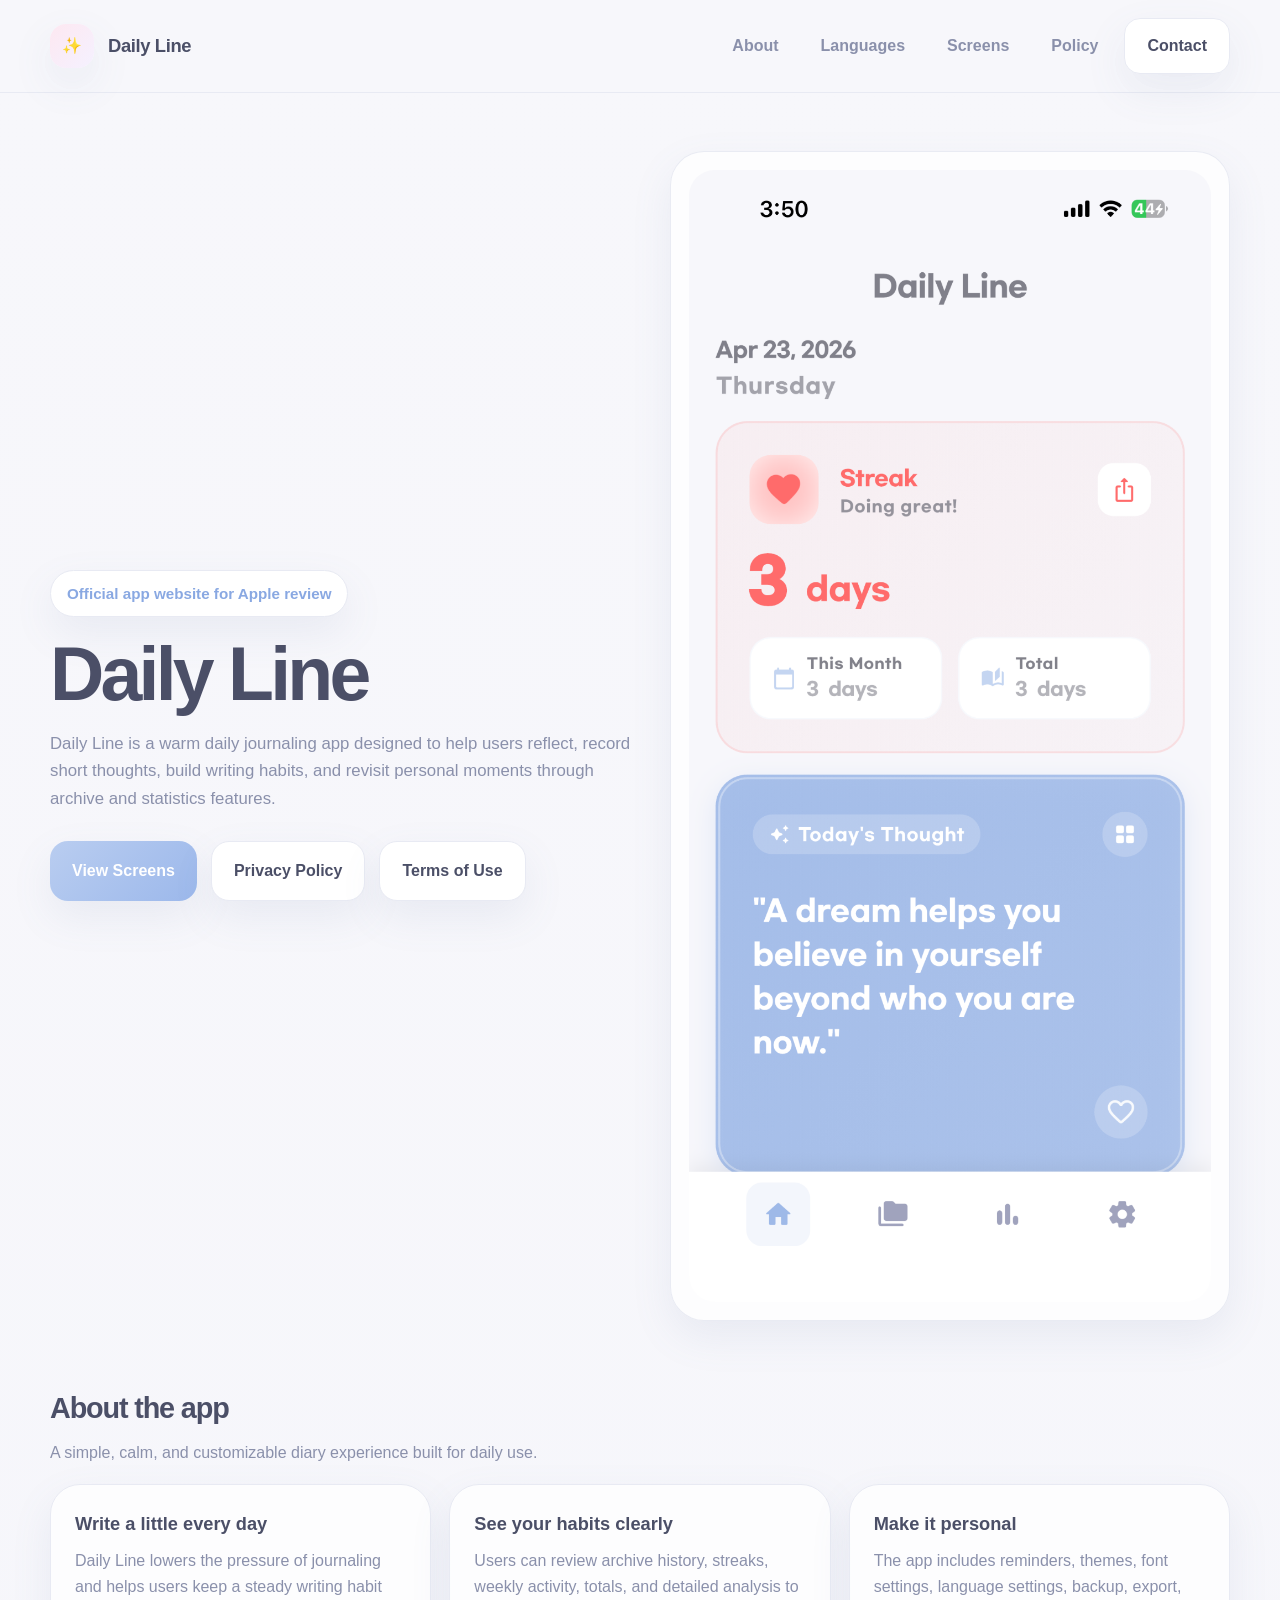
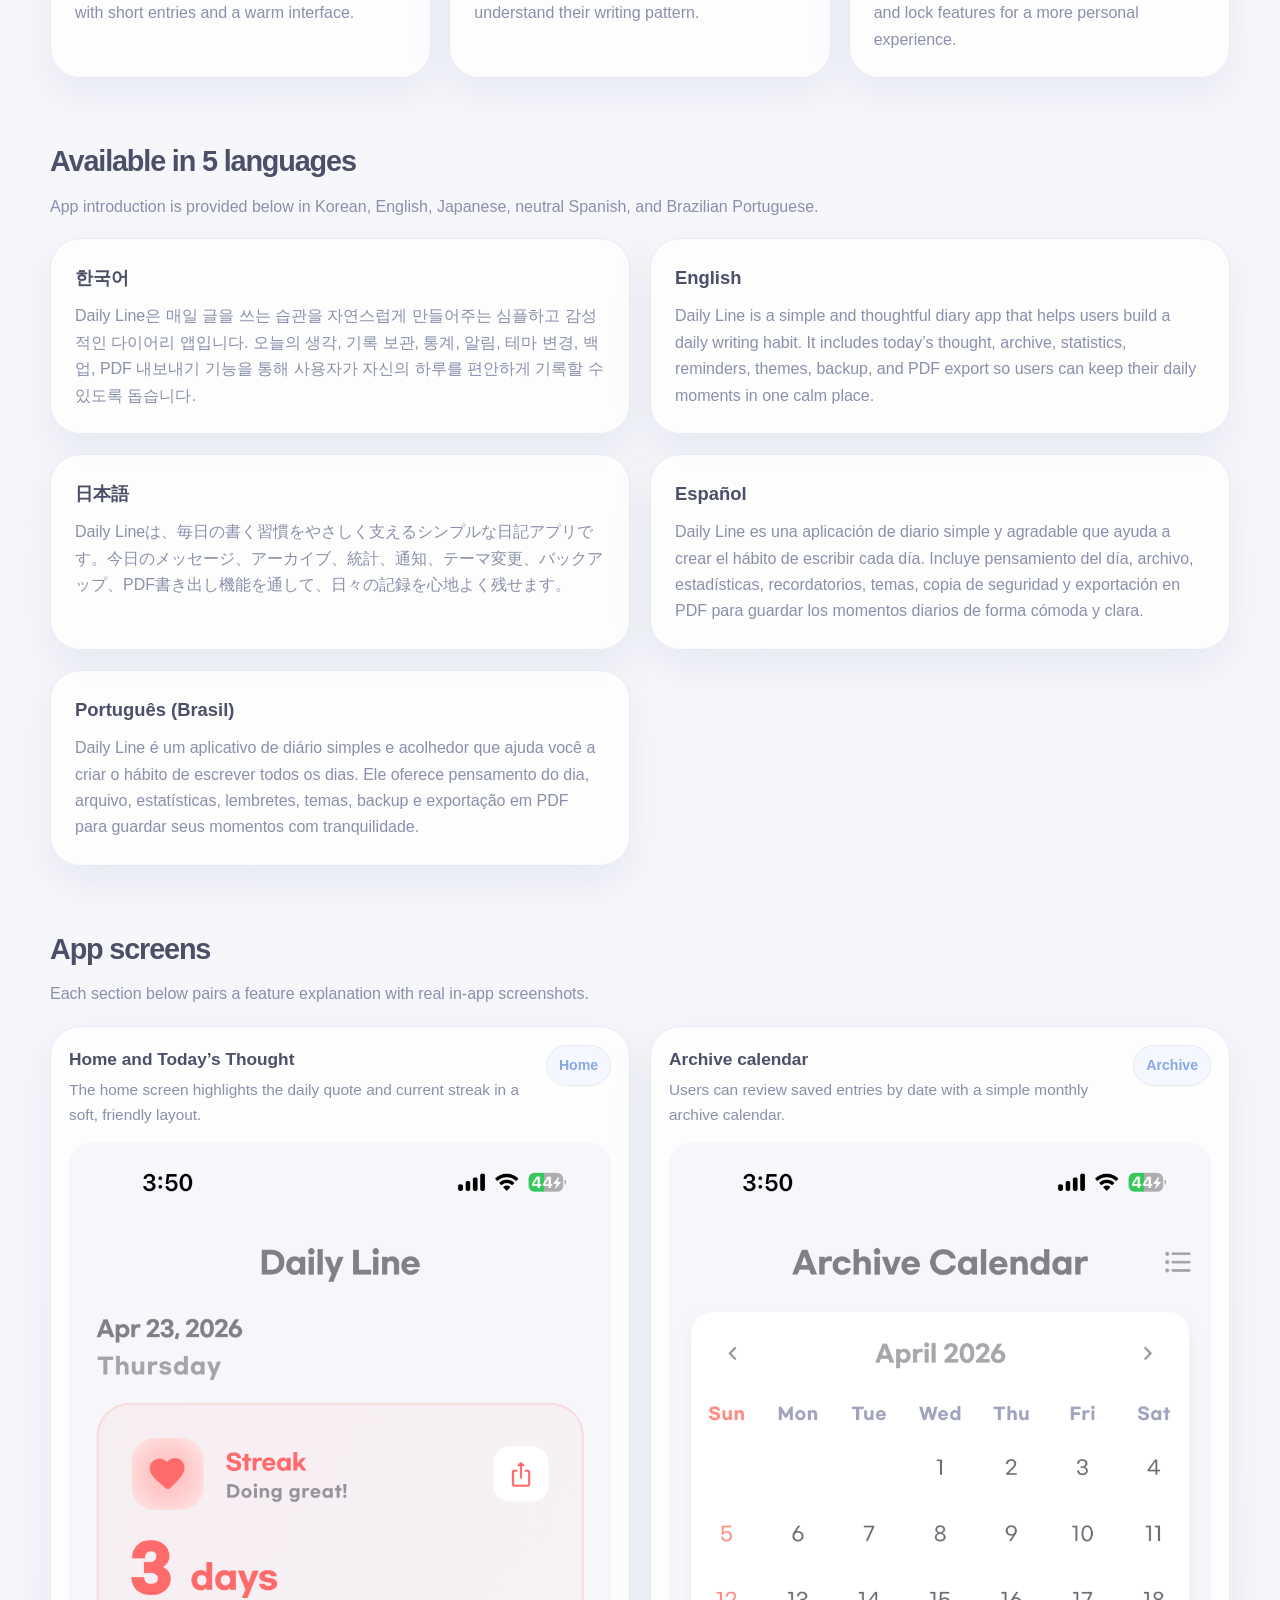
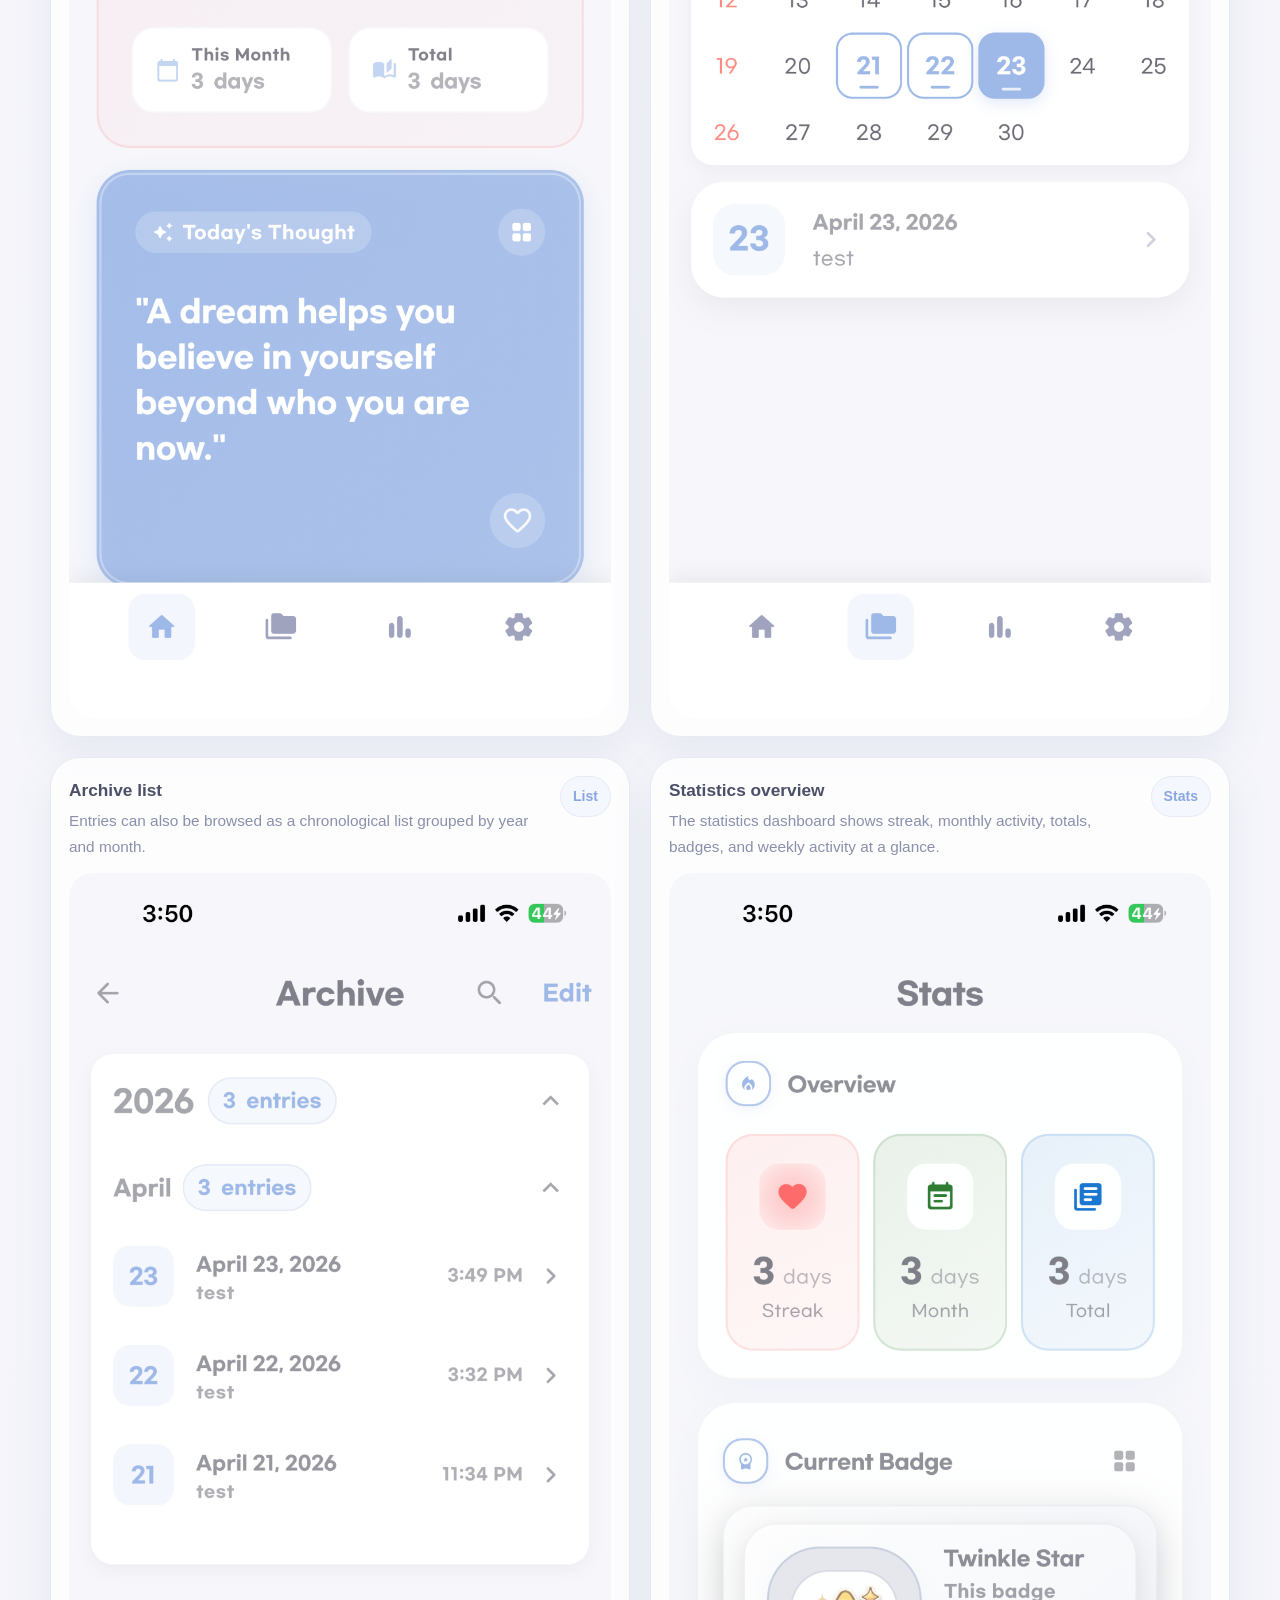
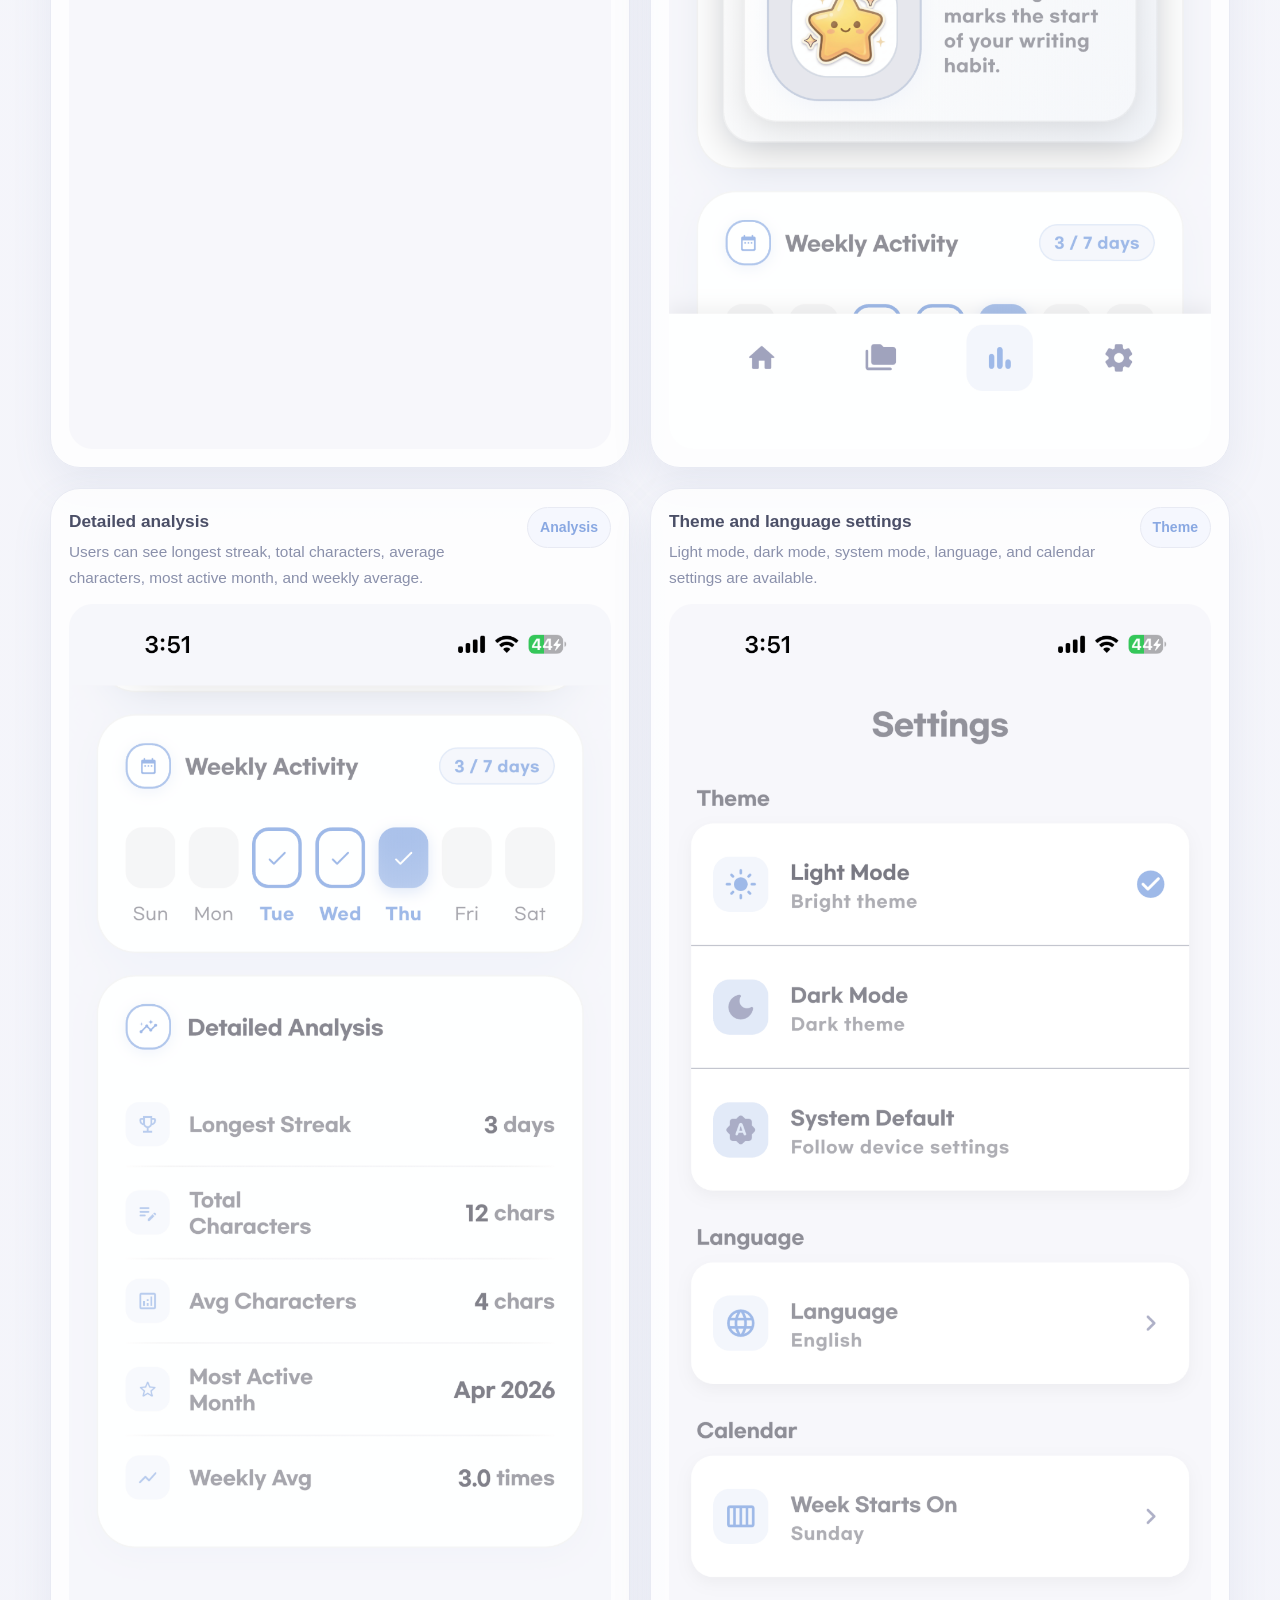
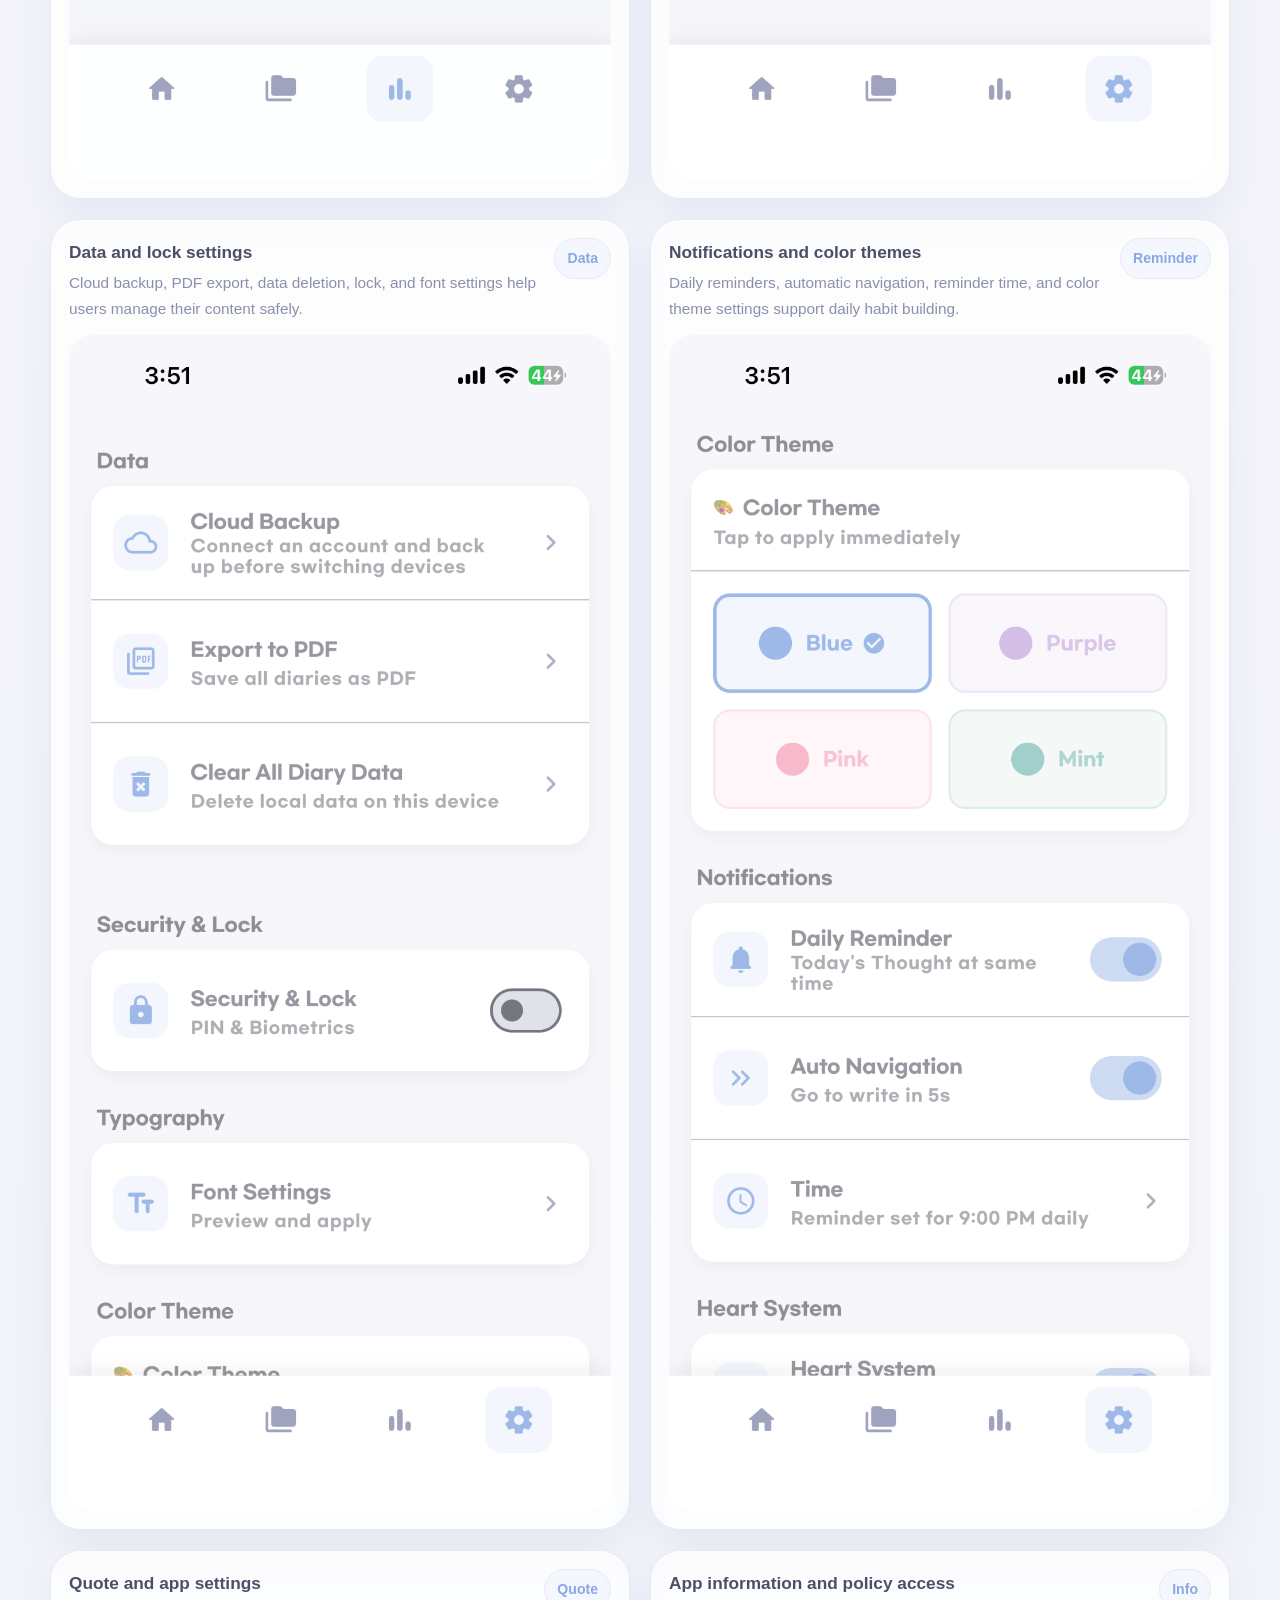
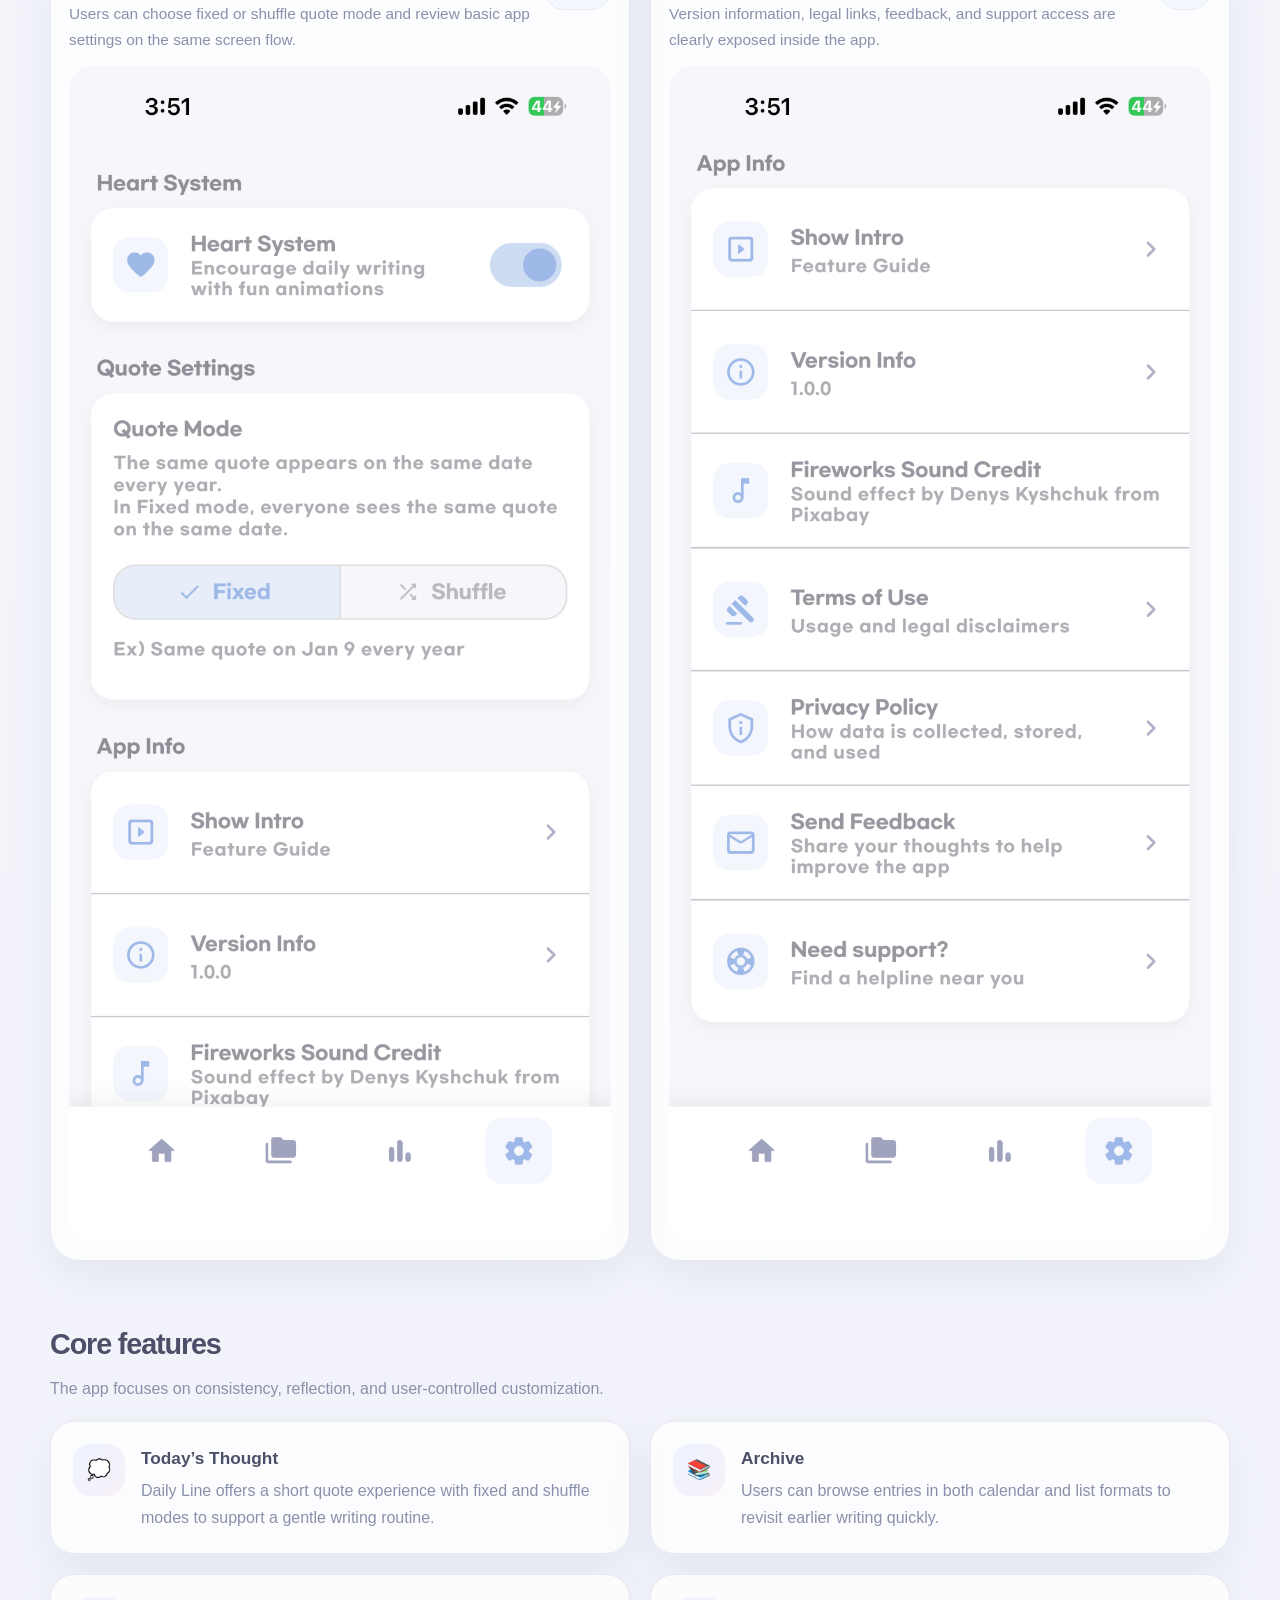
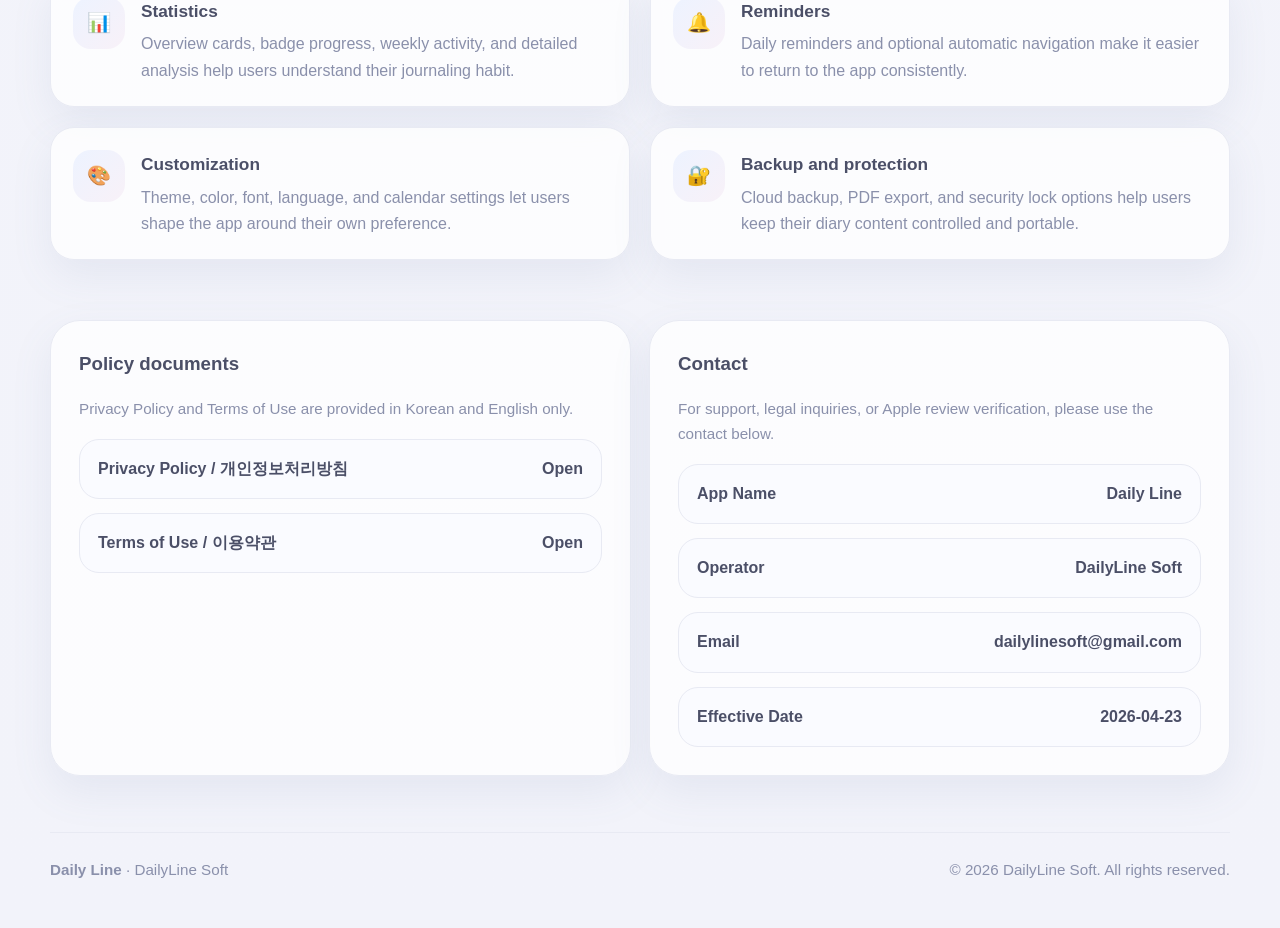
==== index.html @ 3a8a9339 "Update index.html" ====
<!DOCTYPE html>
<html lang="en">
<head>
  <meta charset="UTF-8" />
  <meta name="viewport" content="width=device-width, initial-scale=1.0" />
  <title>Daily Line | Official Website</title>
  <meta name="description" content="Daily Line is a warm daily journaling app with daily thoughts, archive, statistics, reminders, themes, backup, export, and multilingual support." />
  <style>
    :root{
      --bg:#f6f6fb;
      --card:#ffffffcc;
      --text:#4b4f67;
      --muted:#8a90ab;
      --line:#e8eaf3;
      --blue:#a8c0ec;
      --blue-deep:#89a8e2;
      --shadow:0 16px 40px rgba(111, 124, 165, 0.10);
      --radius:30px;
      --max:1180px;
    }
    *{box-sizing:border-box}
    html{scroll-behavior:smooth}
    body{
      margin:0;
      font-family:-apple-system,BlinkMacSystemFont,"SF Pro Display","Apple SD Gothic Neo","Pretendard","Segoe UI",sans-serif;
      color:var(--text);
      background:linear-gradient(180deg,#f7f7fb 0%,#f2f3fa 100%);
      line-height:1.65;
    }
    a{color:inherit;text-decoration:none}
    img{display:block;max-width:100%}
    .container{width:min(var(--max), calc(100% - 32px)); margin:0 auto}
    .nav{
      position:sticky; top:0; z-index:50;
      backdrop-filter: blur(18px);
      background:rgba(247,247,251,.84);
      border-bottom:1px solid rgba(232,234,243,.92);
    }
    .nav-inner{
      display:flex; align-items:center; justify-content:space-between;
      min-height:92px; gap:20px;
    }
    .brand{display:flex; align-items:center; gap:14px; font-size:1.15rem; font-weight:800; letter-spacing:-.02em}
    .brand-mark{
      width:44px;height:44px;border-radius:16px; display:grid; place-items:center;
      background:linear-gradient(135deg,#fde8f1,#f5f1ff); box-shadow:var(--shadow); color:#f5c44d;
      font-size:1rem;
    }
    .nav-links{display:flex; align-items:center; gap:10px; flex-wrap:wrap}
    .nav-links a{
      padding:12px 16px; border-radius:16px; color:var(--muted); font-weight:700;
    }
    .nav-links a:hover{background:#fff; color:var(--text)}
    .nav-links .cta{
      padding:14px 22px; background:#fff; border:1px solid var(--line); color:var(--text); box-shadow:var(--shadow)
    }
    .hero{padding:58px 0 34px}
    .hero-grid{display:grid; grid-template-columns:1.02fr .98fr; gap:38px; align-items:center;}
    .eyebrow{
      display:inline-flex; align-items:center; gap:8px;
      padding:10px 16px; border-radius:999px; background:#fff; border:1px solid var(--line);
      color:var(--blue-deep); font-weight:800; box-shadow:var(--shadow); font-size:.95rem;
    }
    h1{
      margin:18px 0 16px; font-size:clamp(2.8rem,6vw,4.7rem); line-height:1.04; letter-spacing:-.05em;
    }
    .hero p{margin:0; color:var(--muted); font-size:1.05rem; max-width:640px;}
    .hero-actions{display:flex; gap:14px; flex-wrap:wrap; margin-top:28px}
    .btn{
      display:inline-flex; align-items:center; justify-content:center;
      padding:16px 22px; border-radius:18px; font-weight:800; border:1px solid var(--line);
      background:#fff; box-shadow:var(--shadow);
    }
    .btn.primary{background:linear-gradient(135deg,#b9cdf0,#9cb8eb); color:#fff; border:none;}
    .phone-shell{
      background:rgba(255,255,255,.72);
      border:1px solid rgba(232,234,243,.95);
      border-radius:34px; padding:18px; box-shadow:var(--shadow);
    }
    .phone-shell img{border-radius:26px}
    section{padding:30px 0}
    .section-head{margin-bottom:18px}
    .section-head h2{margin:0; font-size:clamp(1.8rem,2vw,2.7rem); letter-spacing:-.04em;}
    .section-head p{margin:8px 0 0; color:var(--muted)}
    .grid-2{display:grid; grid-template-columns:1fr 1fr; gap:20px}
    .grid-3{display:grid; grid-template-columns:repeat(3,1fr); gap:18px}
    .card{
      background:var(--card); border:1px solid var(--line); border-radius:var(--radius);
      box-shadow:var(--shadow);
    }
    .info-card{padding:24px}
    .info-card h3{margin:0 0 8px; font-size:1.14rem}
    .info-card p{margin:0; color:var(--muted)}
    .lang-card{padding:24px}
    .lang-card h3{margin:0 0 10px; font-size:1.15rem}
    .lang-card p{margin:0; color:var(--muted)}
    .shot{padding:18px}
    .shot-head{display:flex; justify-content:space-between; gap:12px; align-items:flex-start; margin-bottom:14px}
    .shot-head h3{margin:0; font-size:1.08rem}
    .shot-head p{margin:4px 0 0; color:var(--muted); font-size:.96rem}
    .tag{
      flex:0 0 auto; padding:8px 12px; border-radius:999px; background:#f5f7fe;
      border:1px solid var(--line); color:var(--blue-deep); font-size:.88rem; font-weight:800;
    }
    .shot img{border-radius:24px}
    .feature{
      display:flex; gap:16px; align-items:flex-start; padding:22px;
      background:var(--card); border:1px solid var(--line); border-radius:24px; box-shadow:var(--shadow);
    }
    .icon{
      width:52px;height:52px; border-radius:18px; display:grid; place-items:center;
      background:linear-gradient(135deg,#edf3ff,#f8f1f8); color:var(--blue-deep); font-size:1.2rem; flex:0 0 auto;
    }
    .feature h3{margin:0 0 6px; font-size:1.08rem}
    .feature p{margin:0; color:var(--muted)}
    .policy-wrap{display:grid; grid-template-columns:1fr 1fr; gap:18px}
    .policy-box{padding:28px}
    .policy-box h3{margin:0 0 8px}
    .small{color:var(--muted); font-size:.95rem}
    .policy-links{display:grid; gap:14px; margin-top:18px}
    .policy-link{
      display:flex; justify-content:space-between; align-items:center; gap:16px;
      background:#fafbff; border:1px solid var(--line); border-radius:20px; padding:16px 18px; font-weight:800;
    }
    .footer{padding:26px 0 46px; color:var(--muted); font-size:.95rem}
    .footer-inner{
      padding-top:24px; border-top:1px solid var(--line);
      display:flex; justify-content:space-between; gap:16px; flex-wrap:wrap;
    }
    @media (max-width: 980px){
      .hero-grid,.grid-2,.grid-3,.policy-wrap{grid-template-columns:1fr}
      .nav-links{display:none}
      .hero{padding-top:34px}
    }
    @media (max-width: 640px){
      .container{width:min(var(--max), calc(100% - 20px))}
      h1{font-size:2.6rem}
      .btn{width:100%}
      .hero-actions{flex-direction:column}
      .info-card,.lang-card,.policy-box{padding:20px}
      .shot{padding:14px}
    }
  </style>
</head>
<body>
  <header class="nav">
    <div class="container nav-inner">
      <a class="brand" href="#top">
        <span class="brand-mark">✨</span>
        <span>Daily Line</span>
      </a>
      <nav class="nav-links">
        <a href="#about">About</a>
        <a href="#languages">Languages</a>
        <a href="#screens">Screens</a>
        <a href="#policy">Policy</a>
        <a href="#contact" class="cta">Contact</a>
      </nav>
    </div>
  </header>

  <main id="top">
    <section class="hero">
      <div class="container hero-grid">
        <div>
          <div class="eyebrow">Official app website for Apple review</div>
          <h1>Daily Line</h1>
          <p>
            Daily Line is a warm daily journaling app designed to help users reflect,
            record short thoughts, build writing habits, and revisit personal moments
            through archive and statistics features.
          </p>
          <div class="hero-actions">
            <a class="btn primary" href="#screens">View Screens</a>
            <a class="btn" href="privacy.html">Privacy Policy</a>
            <a class="btn" href="terms.html">Terms of Use</a>
          </div>
        </div>
        <div class="phone-shell">
          <img src="hero_home.png" alt="Daily Line home screen" />
        </div>
      </div>
    </section>

    <section id="about">
      <div class="container">
        <div class="section-head">
          <h2>About the app</h2>
          <p>A simple, calm, and customizable diary experience built for daily use.</p>
        </div>
        <div class="grid-3">
          <div class="card info-card">
            <h3>Write a little every day</h3>
            <p>Daily Line lowers the pressure of journaling and helps users keep a steady writing habit with short entries and a warm interface.</p>
          </div>
          <div class="card info-card">
            <h3>See your habits clearly</h3>
            <p>Users can review archive history, streaks, weekly activity, totals, and detailed analysis to understand their writing pattern.</p>
          </div>
          <div class="card info-card">
            <h3>Make it personal</h3>
            <p>The app includes reminders, themes, font settings, language settings, backup, export, and lock features for a more personal experience.</p>
          </div>
        </div>
      </div>
    </section>

    <section id="languages">
      <div class="container">
        <div class="section-head">
          <h2>Available in 5 languages</h2>
          <p>App introduction is provided below in Korean, English, Japanese, neutral Spanish, and Brazilian Portuguese.</p>
        </div>
        <div class="grid-2">
          <div class="card lang-card">
            <h3>한국어</h3>
            <p>Daily Line은 매일 글을 쓰는 습관을 자연스럽게 만들어주는 심플하고 감성적인 다이어리 앱입니다. 오늘의 생각, 기록 보관, 통계, 알림, 테마 변경, 백업, PDF 내보내기 기능을 통해 사용자가 자신의 하루를 편안하게 기록할 수 있도록 돕습니다.</p>
          </div>
          <div class="card lang-card">
            <h3>English</h3>
            <p>Daily Line is a simple and thoughtful diary app that helps users build a daily writing habit. It includes today’s thought, archive, statistics, reminders, themes, backup, and PDF export so users can keep their daily moments in one calm place.</p>
          </div>
          <div class="card lang-card">
            <h3>日本語</h3>
            <p>Daily Lineは、毎日の書く習慣をやさしく支えるシンプルな日記アプリです。今日のメッセージ、アーカイブ、統計、通知、テーマ変更、バックアップ、PDF書き出し機能を通して、日々の記録を心地よく残せます。</p>
          </div>
          <div class="card lang-card">
            <h3>Español</h3>
            <p>Daily Line es una aplicación de diario simple y agradable que ayuda a crear el hábito de escribir cada día. Incluye pensamiento del día, archivo, estadísticas, recordatorios, temas, copia de seguridad y exportación en PDF para guardar los momentos diarios de forma cómoda y clara.</p>
          </div>
          <div class="card lang-card">
            <h3>Português (Brasil)</h3>
            <p>Daily Line é um aplicativo de diário simples e acolhedor que ajuda você a criar o hábito de escrever todos os dias. Ele oferece pensamento do dia, arquivo, estatísticas, lembretes, temas, backup e exportação em PDF para guardar seus momentos com tranquilidade.</p>
          </div>
        </div>
      </div>
    </section>

    <section id="screens">
      <div class="container">
        <div class="section-head">
          <h2>App screens</h2>
          <p>Each section below pairs a feature explanation with real in-app screenshots.</p>
        </div>
        <div class="grid-2">
          <article class="card shot">
            <div class="shot-head"><div><h3>Home and Today’s Thought</h3><p>The home screen highlights the daily quote and current streak in a soft, friendly layout.</p></div><span class="tag">Home</span></div>
            <img src="hero_home.png" alt="Home screen" />
          </article>
          <article class="card shot">
            <div class="shot-head"><div><h3>Archive calendar</h3><p>Users can review saved entries by date with a simple monthly archive calendar.</p></div><span class="tag">Archive</span></div>
            <img src="archive_calendar.png" alt="Archive calendar screen" />
          </article>
          <article class="card shot">
            <div class="shot-head"><div><h3>Archive list</h3><p>Entries can also be browsed as a chronological list grouped by year and month.</p></div><span class="tag">List</span></div>
            <img src="archive_list.png" alt="Archive list screen" />
          </article>
          <article class="card shot">
            <div class="shot-head"><div><h3>Statistics overview</h3><p>The statistics dashboard shows streak, monthly activity, totals, badges, and weekly activity at a glance.</p></div><span class="tag">Stats</span></div>
            <img src="stats_main.png" alt="Statistics overview screen" />
          </article>
          <article class="card shot">
            <div class="shot-head"><div><h3>Detailed analysis</h3><p>Users can see longest streak, total characters, average characters, most active month, and weekly average.</p></div><span class="tag">Analysis</span></div>
            <img src="stats_detail.png" alt="Detailed analysis screen" />
          </article>
          <article class="card shot">
            <div class="shot-head"><div><h3>Theme and language settings</h3><p>Light mode, dark mode, system mode, language, and calendar settings are available.</p></div><span class="tag">Theme</span></div>
            <img src="settings_theme.png" alt="Theme settings screen" />
          </article>
          <article class="card shot">
            <div class="shot-head"><div><h3>Data and lock settings</h3><p>Cloud backup, PDF export, data deletion, lock, and font settings help users manage their content safely.</p></div><span class="tag">Data</span></div>
            <img src="settings_data.png" alt="Data settings screen" />
          </article>
          <article class="card shot">
            <div class="shot-head"><div><h3>Notifications and color themes</h3><p>Daily reminders, automatic navigation, reminder time, and color theme settings support daily habit building.</p></div><span class="tag">Reminder</span></div>
            <img src="settings_notifications.png" alt="Notification settings screen" />
          </article>
          <article class="card shot">
            <div class="shot-head"><div><h3>Quote and app settings</h3><p>Users can choose fixed or shuffle quote mode and review basic app settings on the same screen flow.</p></div><span class="tag">Quote</span></div>
            <img src="settings_quote.png" alt="Quote settings screen" />
          </article>
          <article class="card shot">
            <div class="shot-head"><div><h3>App information and policy access</h3><p>Version information, legal links, feedback, and support access are clearly exposed inside the app.</p></div><span class="tag">Info</span></div>
            <img src="settings_info.png" alt="App info screen" />
          </article>
        </div>
      </div>
    </section>

    <section>
      <div class="container">
        <div class="section-head">
          <h2>Core features</h2>
          <p>The app focuses on consistency, reflection, and user-controlled customization.</p>
        </div>
        <div class="grid-2">
          <div class="feature"><div class="icon">💭</div><div><h3>Today’s Thought</h3><p>Daily Line offers a short quote experience with fixed and shuffle modes to support a gentle writing routine.</p></div></div>
          <div class="feature"><div class="icon">📚</div><div><h3>Archive</h3><p>Users can browse entries in both calendar and list formats to revisit earlier writing quickly.</p></div></div>
          <div class="feature"><div class="icon">📊</div><div><h3>Statistics</h3><p>Overview cards, badge progress, weekly activity, and detailed analysis help users understand their journaling habit.</p></div></div>
          <div class="feature"><div class="icon">🔔</div><div><h3>Reminders</h3><p>Daily reminders and optional automatic navigation make it easier to return to the app consistently.</p></div></div>
          <div class="feature"><div class="icon">🎨</div><div><h3>Customization</h3><p>Theme, color, font, language, and calendar settings let users shape the app around their own preference.</p></div></div>
          <div class="feature"><div class="icon">🔐</div><div><h3>Backup and protection</h3><p>Cloud backup, PDF export, and security lock options help users keep their diary content controlled and portable.</p></div></div>
        </div>
      </div>
    </section>

    <section id="policy">
      <div class="container policy-wrap">
        <div class="card policy-box">
          <h3>Policy documents</h3>
          <p class="small">Privacy Policy and Terms of Use are provided in Korean and English only.</p>
          <div class="policy-links">
            <a class="policy-link" href="privacy.html"><span>Privacy Policy / 개인정보처리방침</span><span>Open</span></a>
            <a class="policy-link" href="terms.html"><span>Terms of Use / 이용약관</span><span>Open</span></a>
          </div>
        </div>
        <div class="card policy-box" id="contact">
          <h3>Contact</h3>
          <p class="small">For support, legal inquiries, or Apple review verification, please use the contact below.</p>
          <div class="policy-links">
            <div class="policy-link"><span>App Name</span><span>Daily Line</span></div>
            <div class="policy-link"><span>Operator</span><span>DailyLine Soft</span></div>
            <div class="policy-link"><span>Email</span><span>dailylinesoft@gmail.com</span></div>
            <div class="policy-link"><span>Effective Date</span><span>2026-04-23</span></div>
          </div>
        </div>
      </div>
    </section>
  </main>

  <footer class="footer">
    <div class="container footer-inner">
      <div><strong>Daily Line</strong> · DailyLine Soft</div>
      <div>© 2026 DailyLine Soft. All rights reserved.</div>
    </div>
  </footer>
</body>
</html>
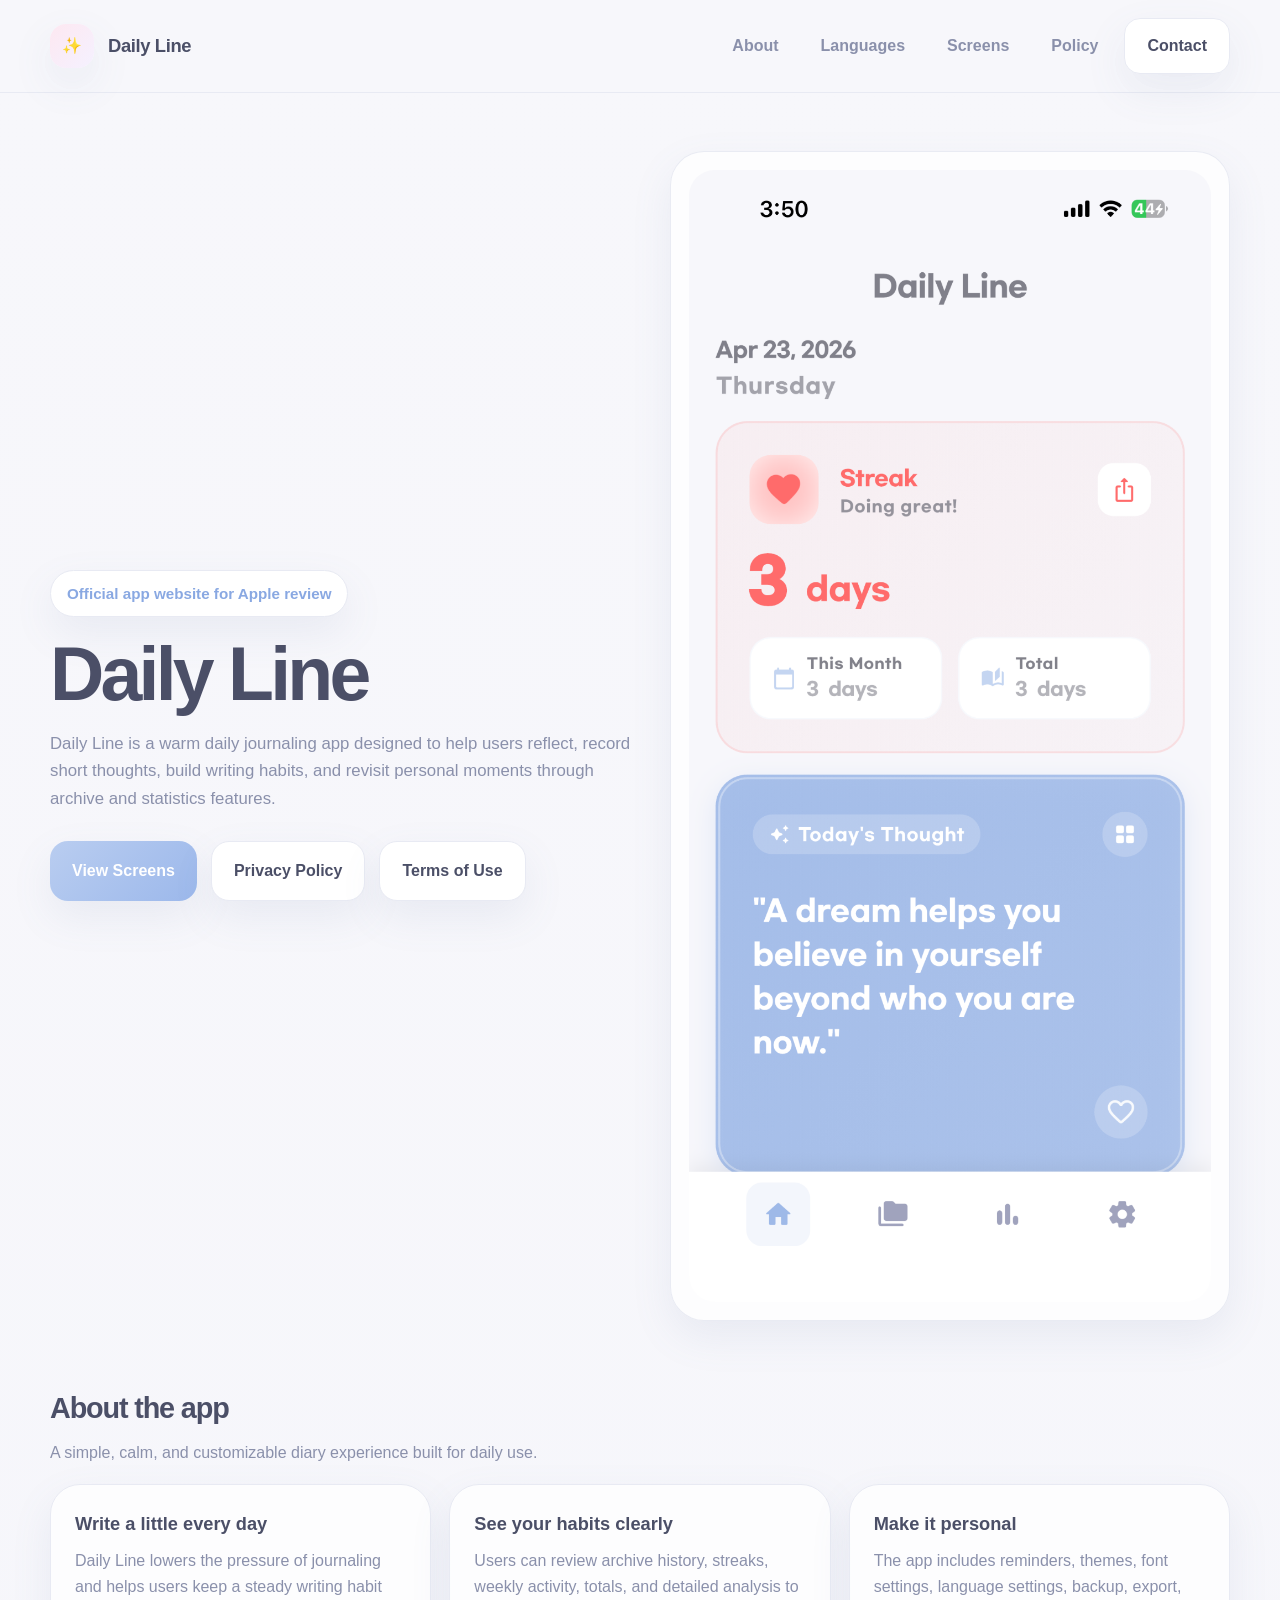
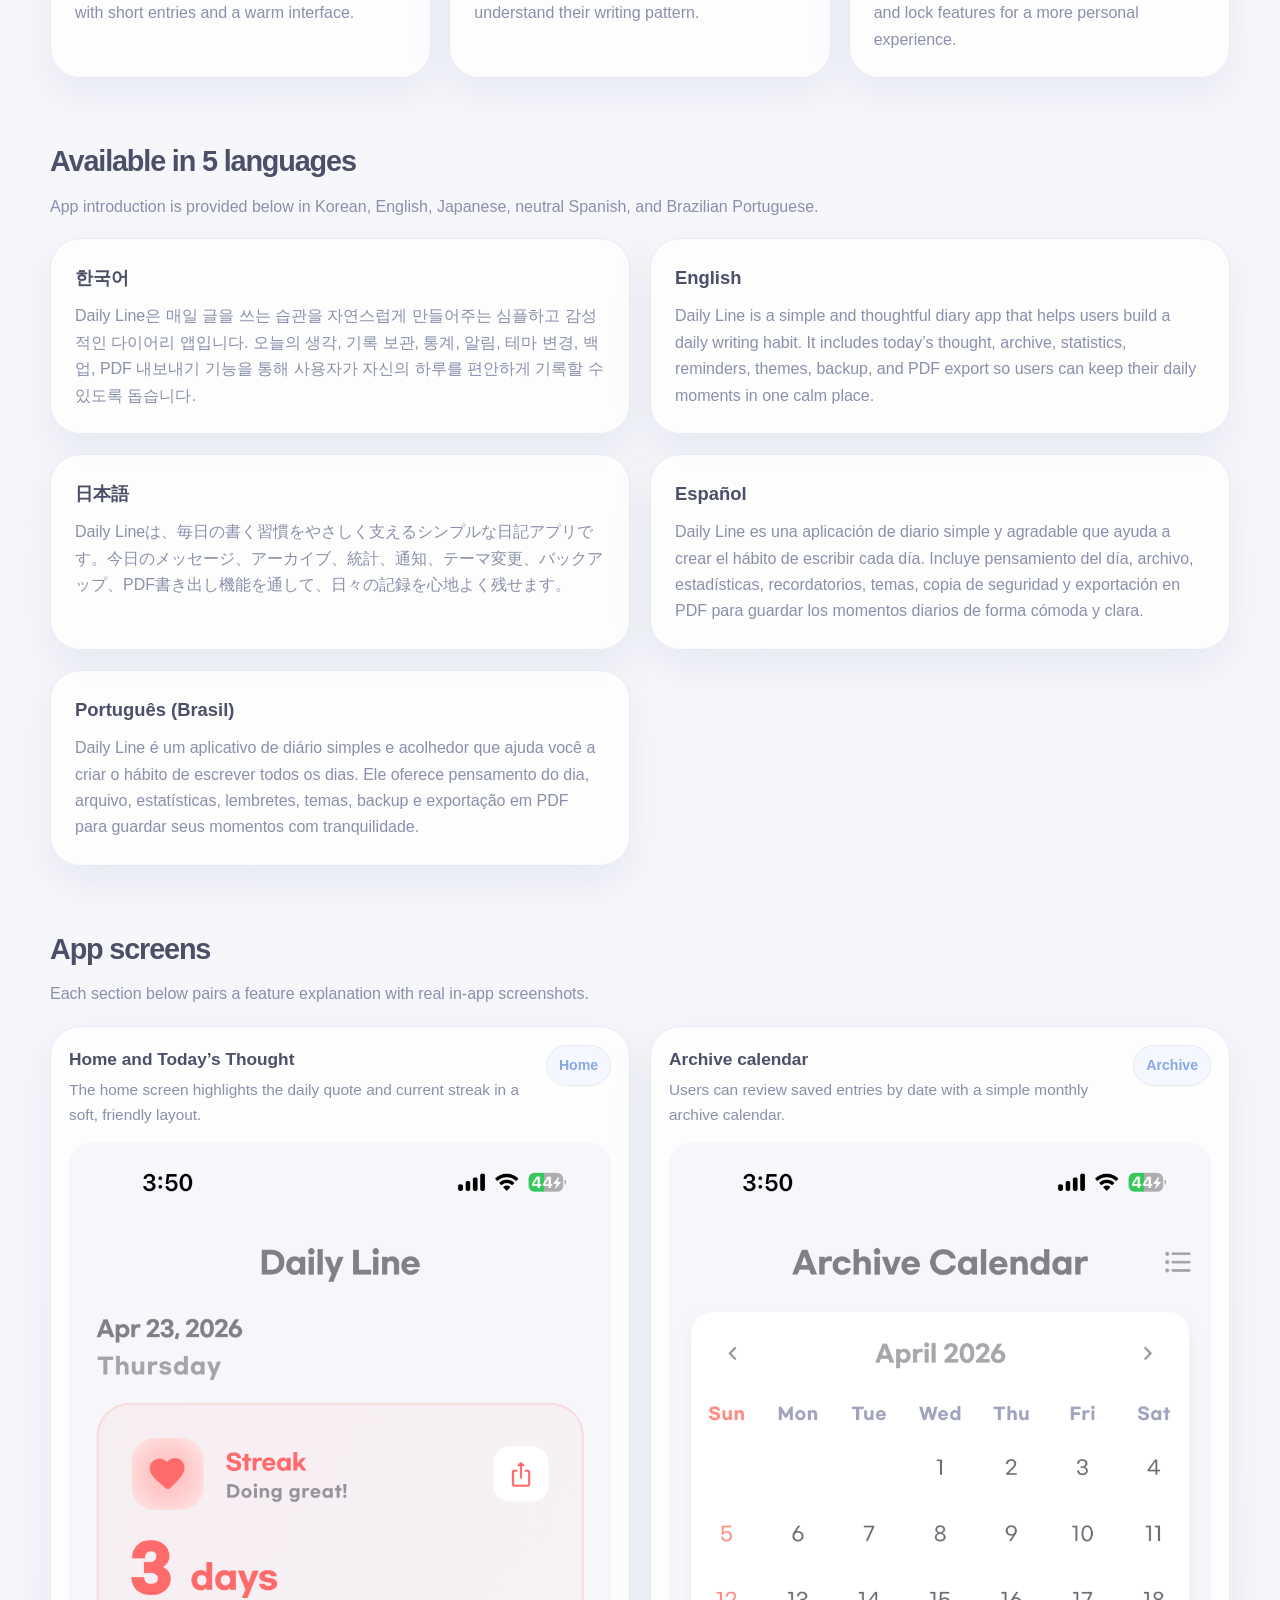
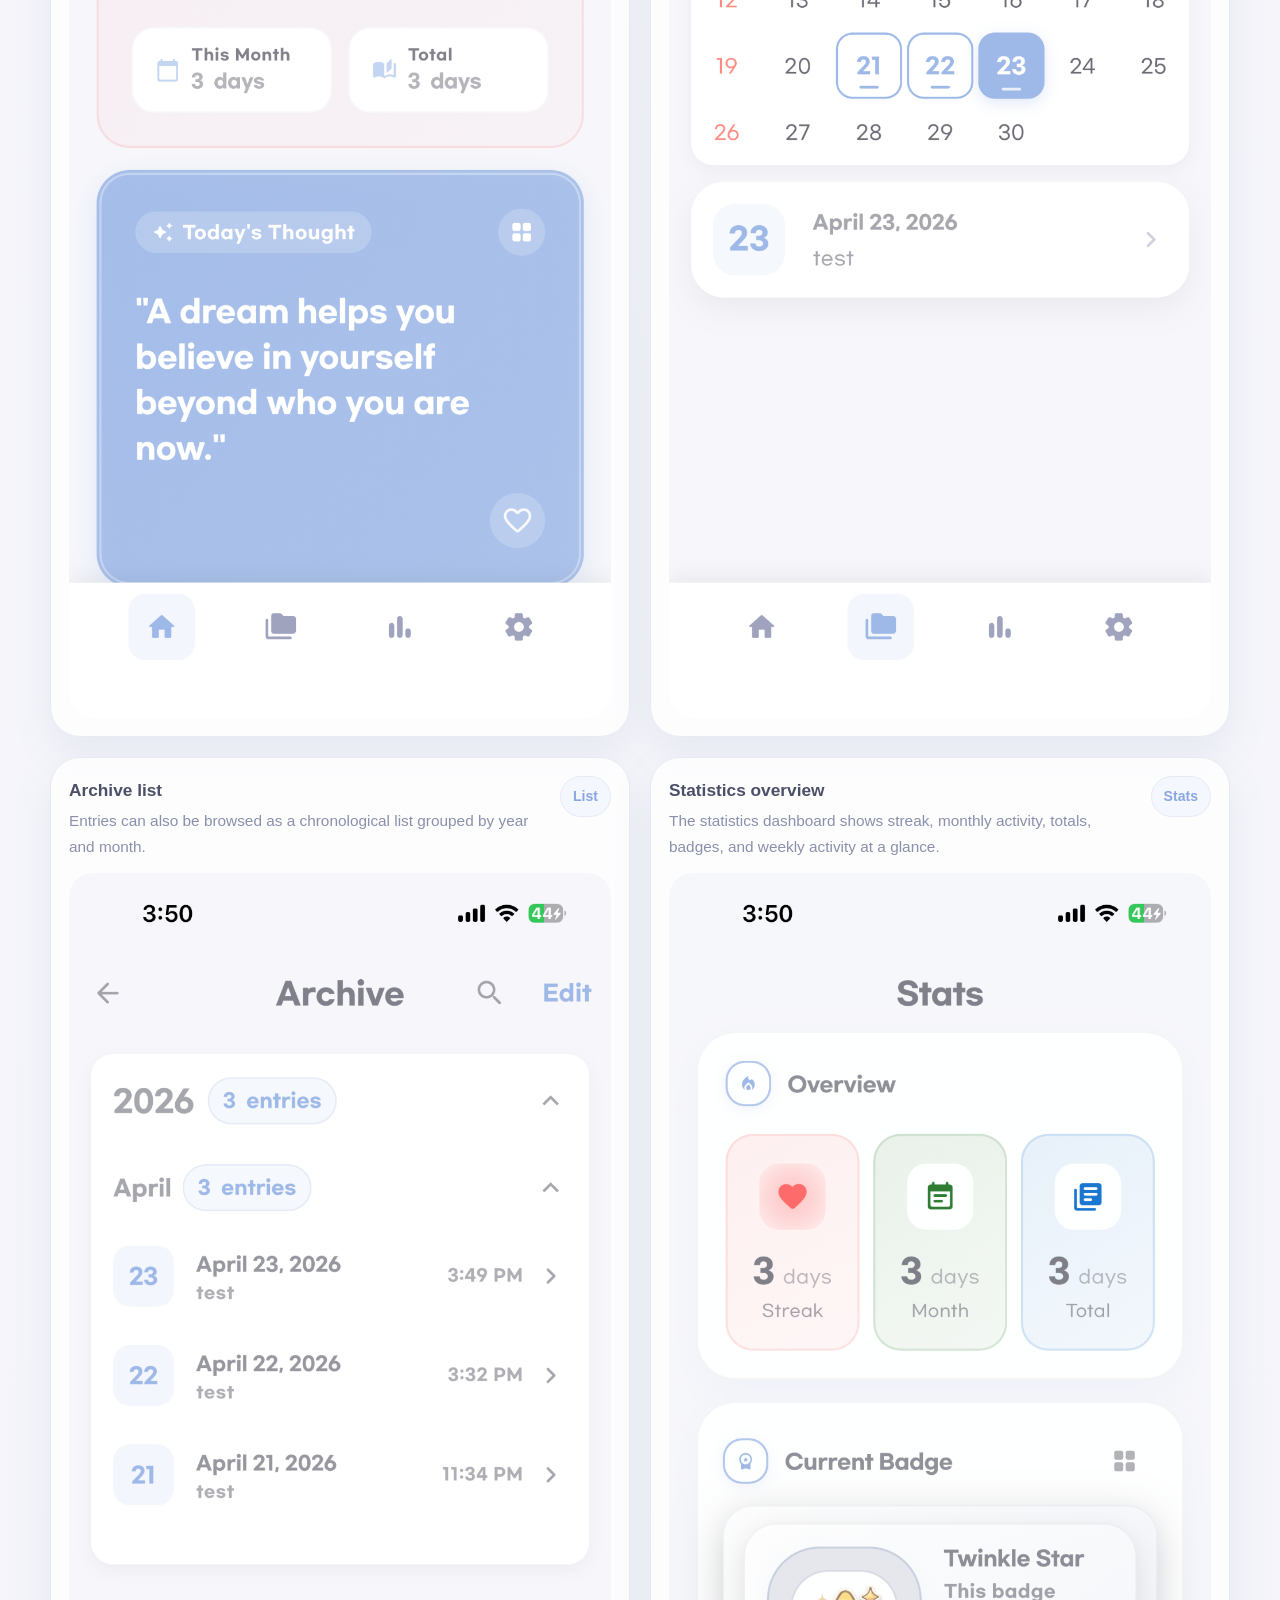
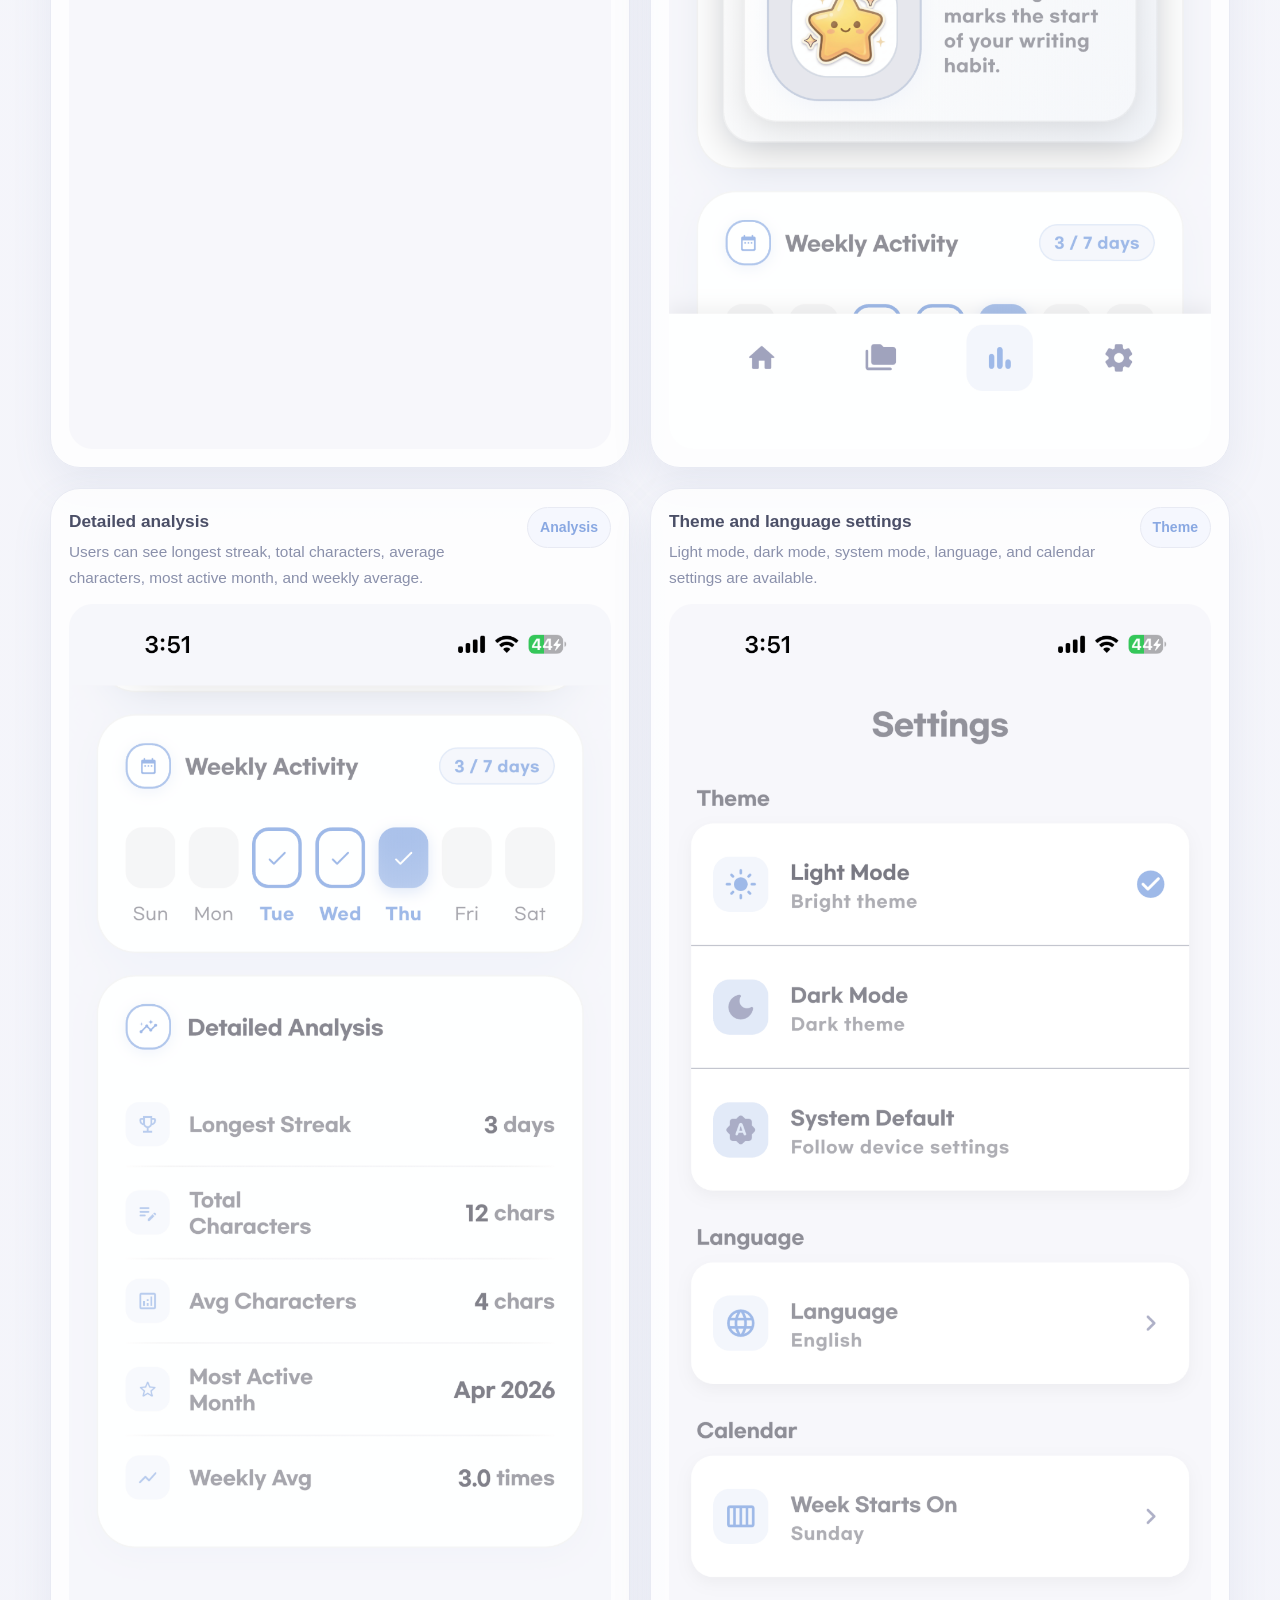
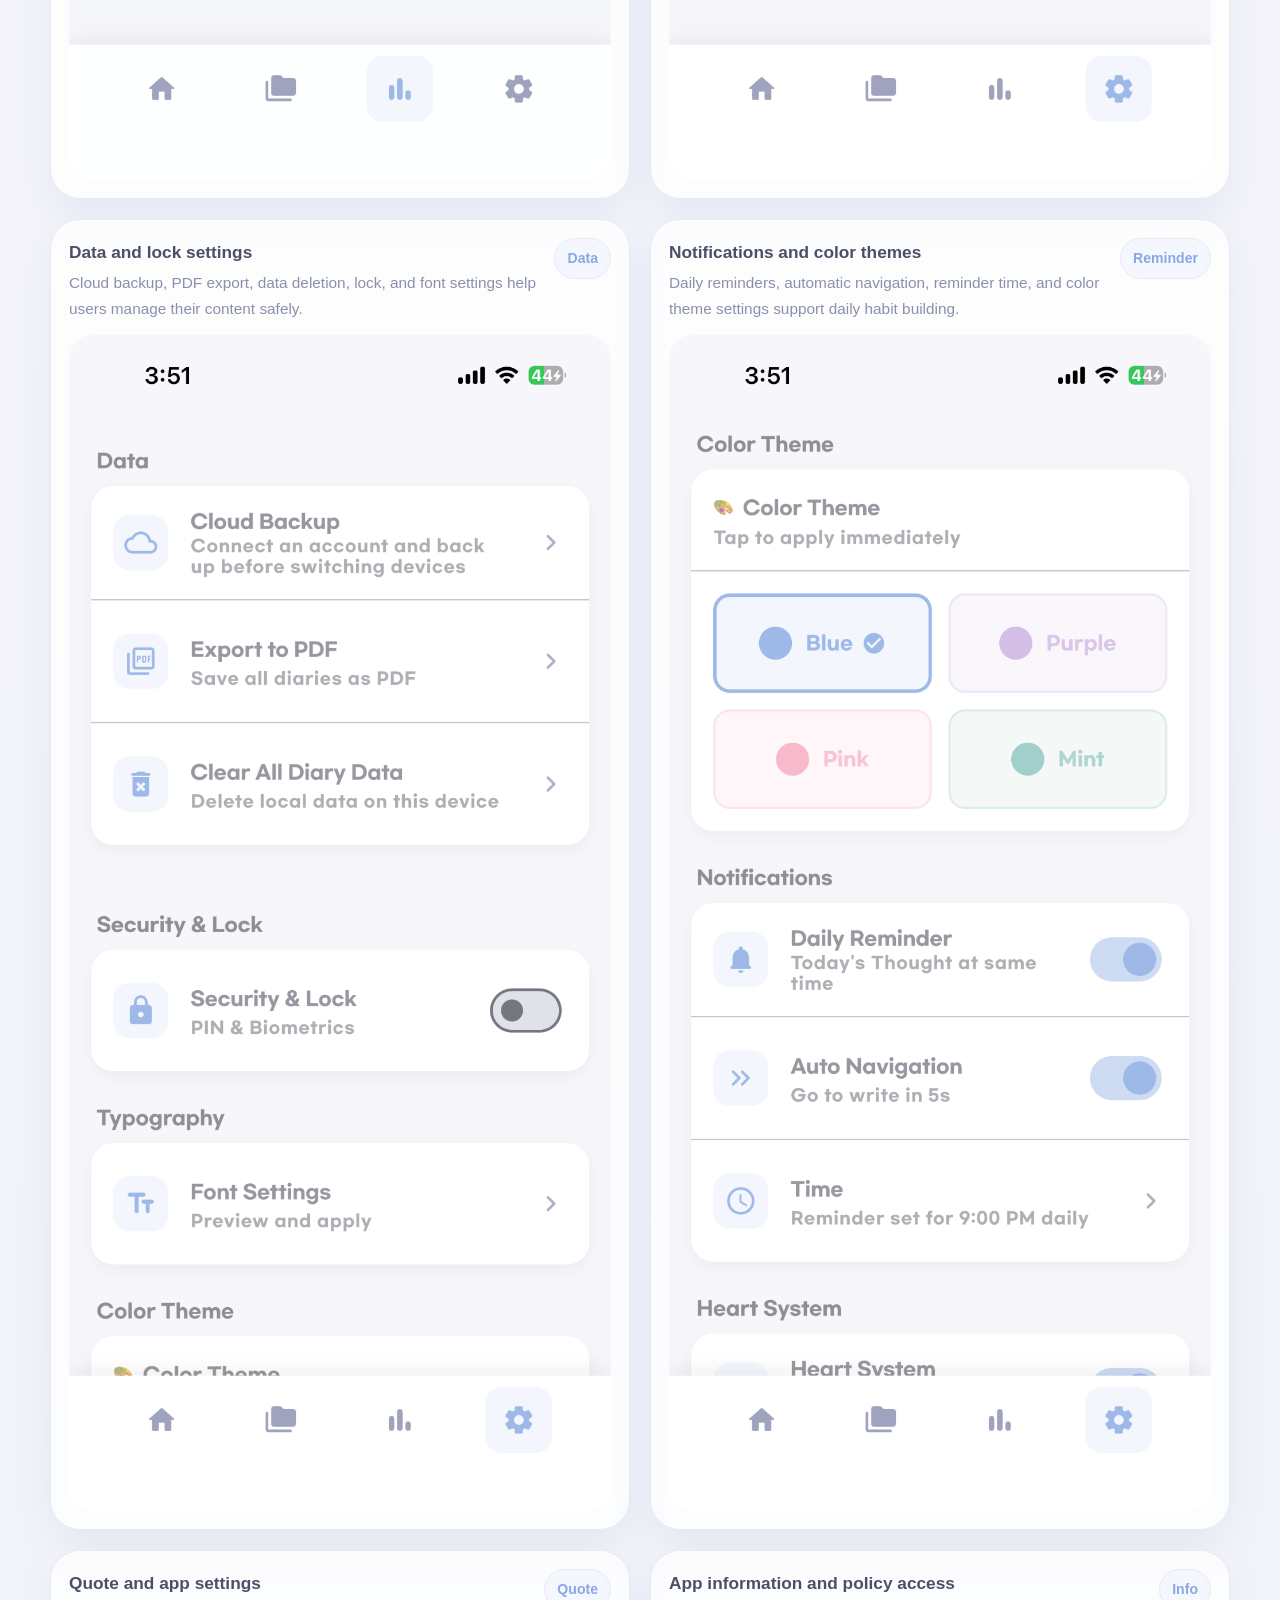
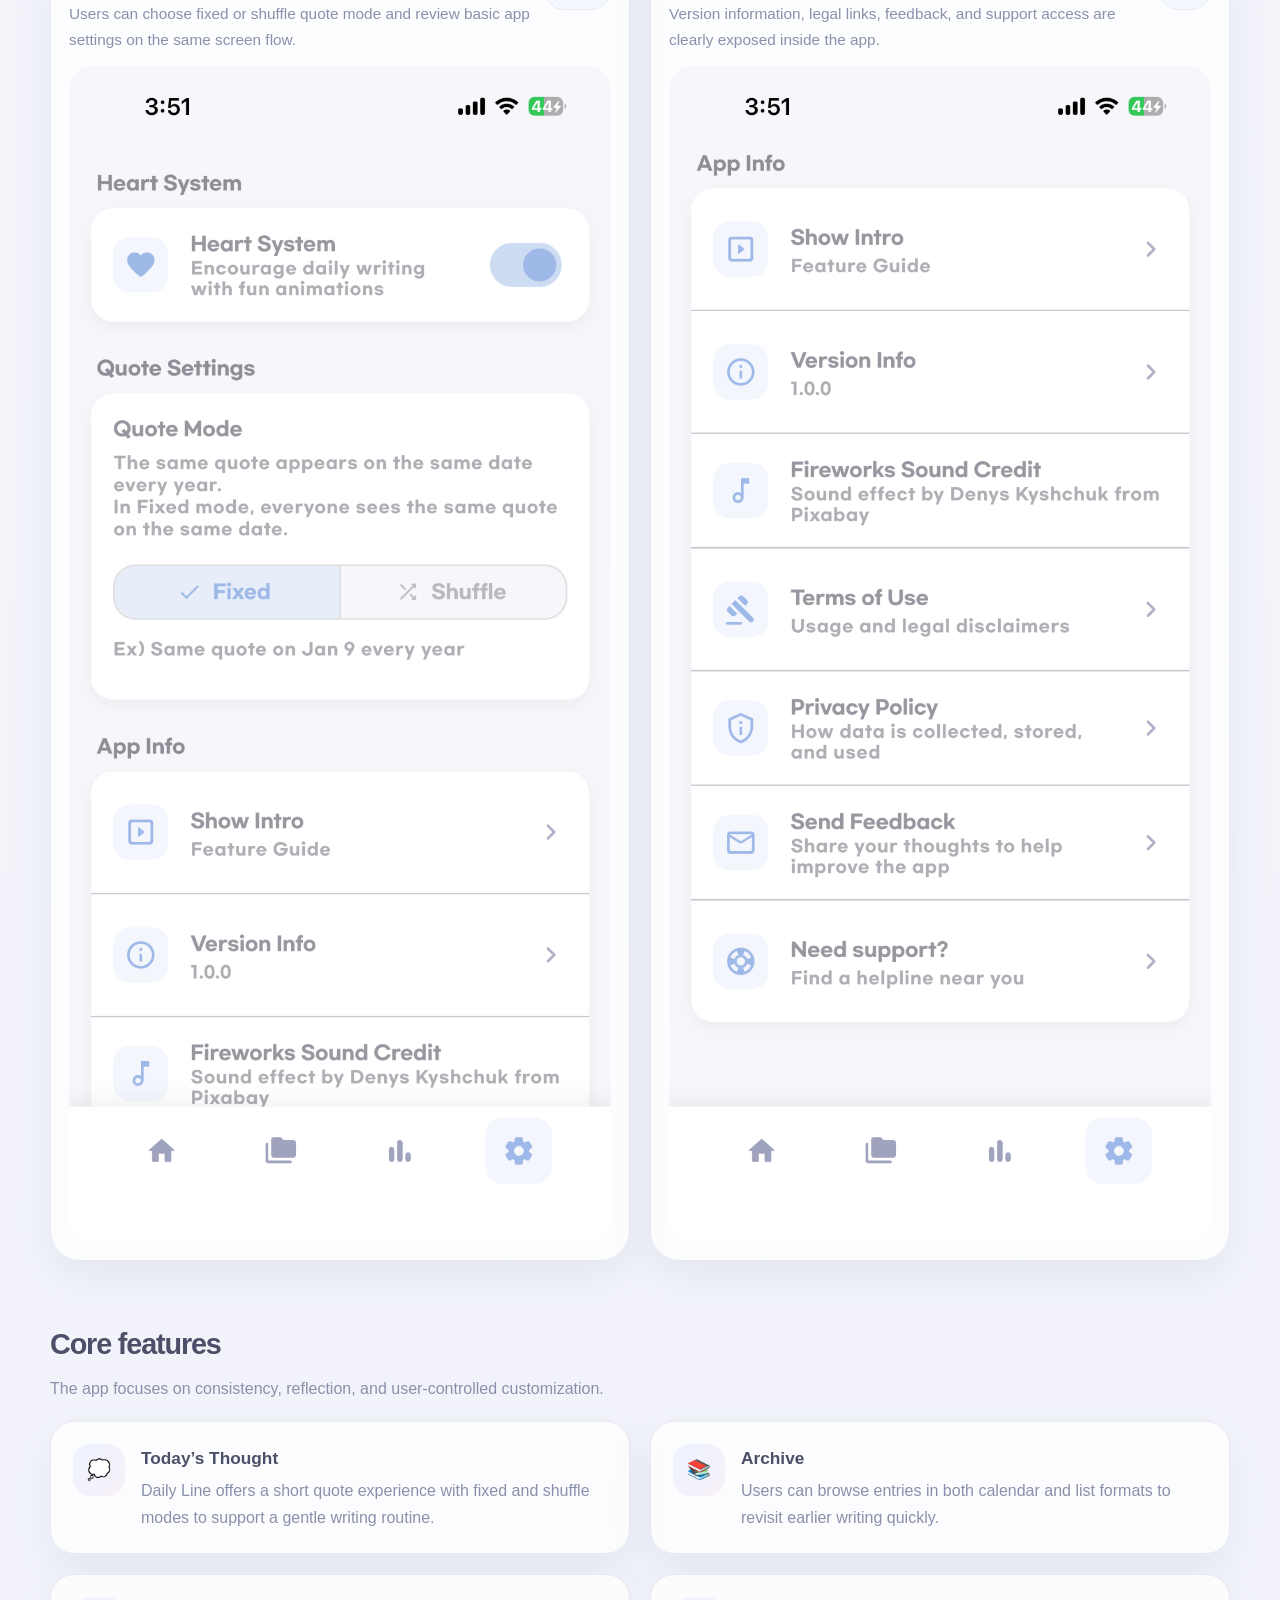
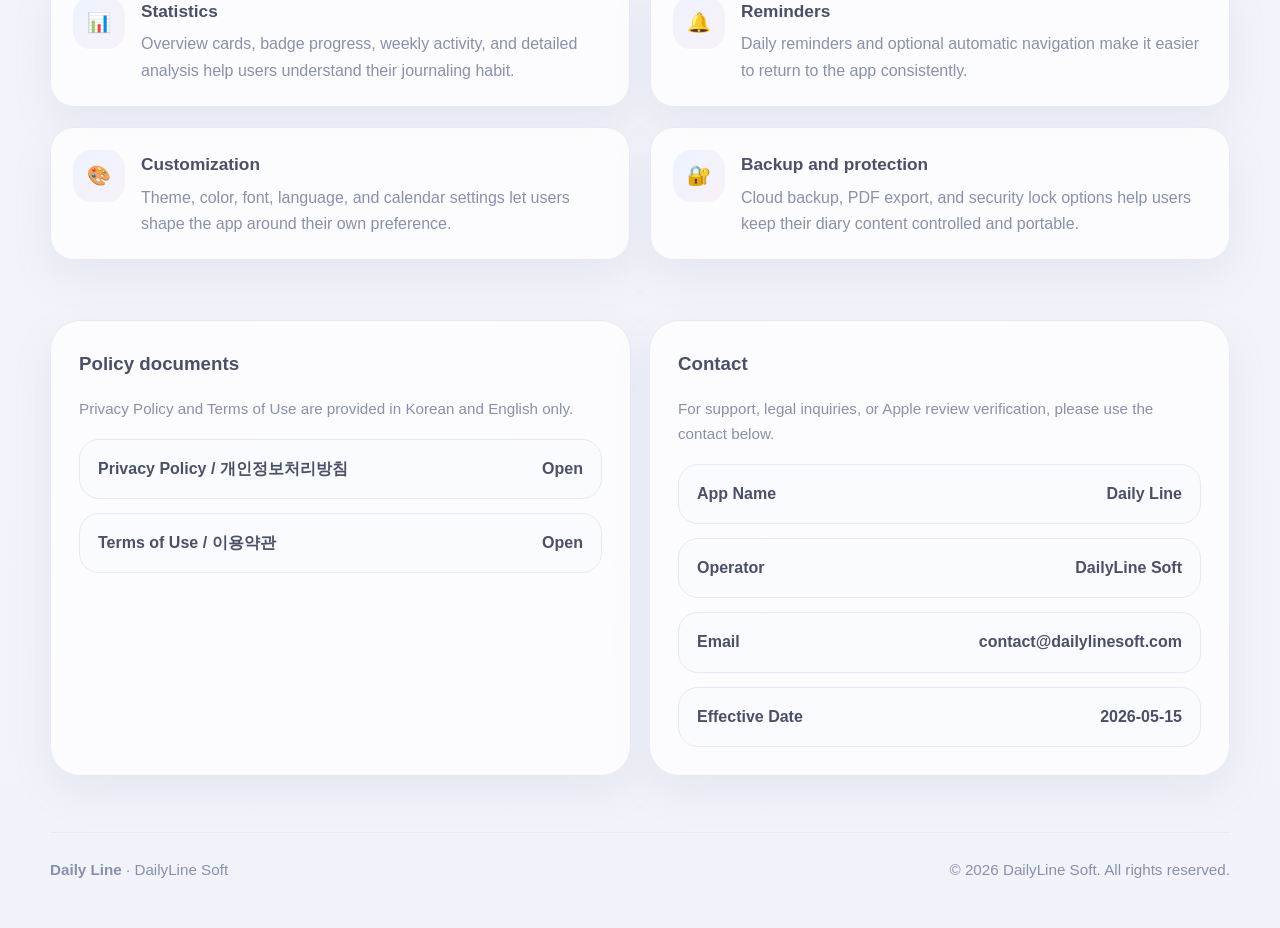
==== commit eb9daa52: "Update index.html" ====
--- a/index.html
+++ b/index.html
@@ -321,8 +321,8 @@
           <div class="policy-links">
             <div class="policy-link"><span>App Name</span><span>Daily Line</span></div>
             <div class="policy-link"><span>Operator</span><span>DailyLine Soft</span></div>
-            <div class="policy-link"><span>Email</span><span>dailylinesoft@gmail.com</span></div>
-            <div class="policy-link"><span>Effective Date</span><span>2026-04-23</span></div>
+            <div class="policy-link"><span>Email</span><span>contact@dailylinesoft.com</span></div>
+            <div class="policy-link"><span>Effective Date</span><span>2026-05-15</span></div>
           </div>
         </div>
       </div>
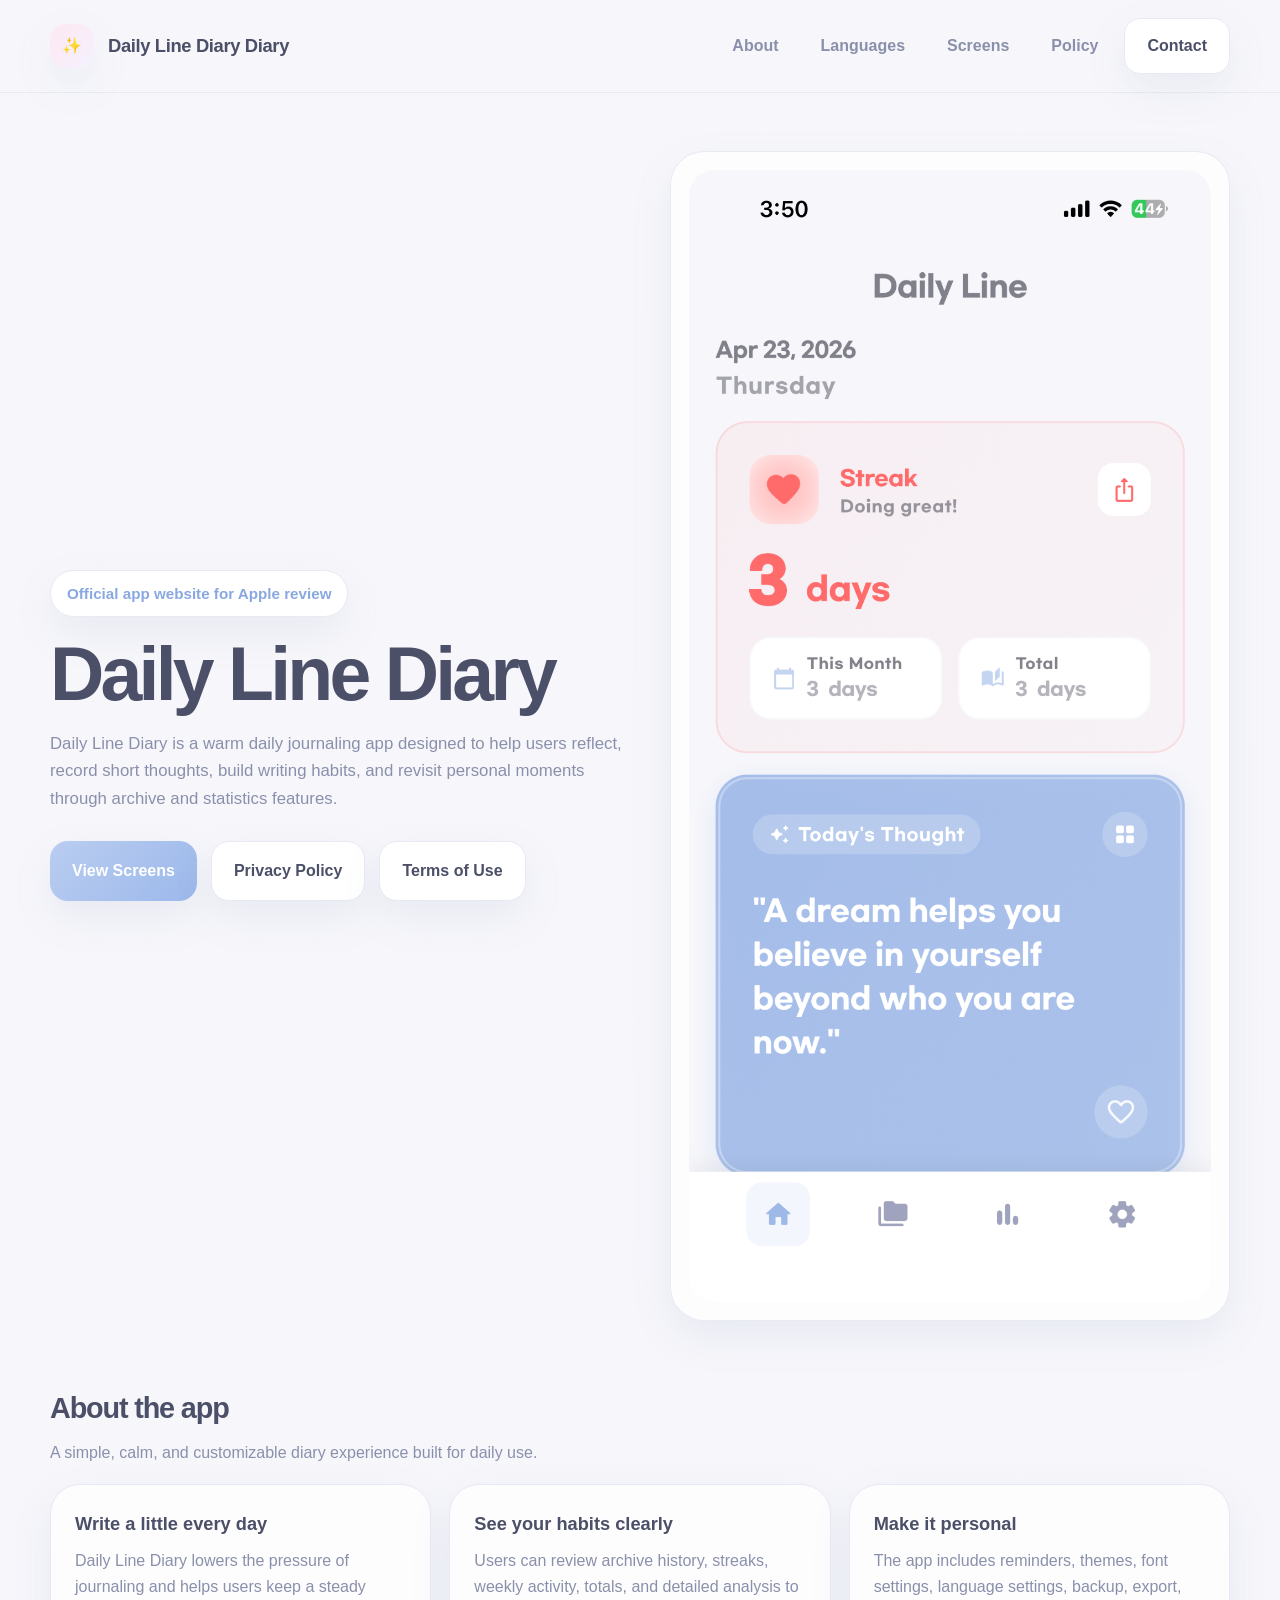
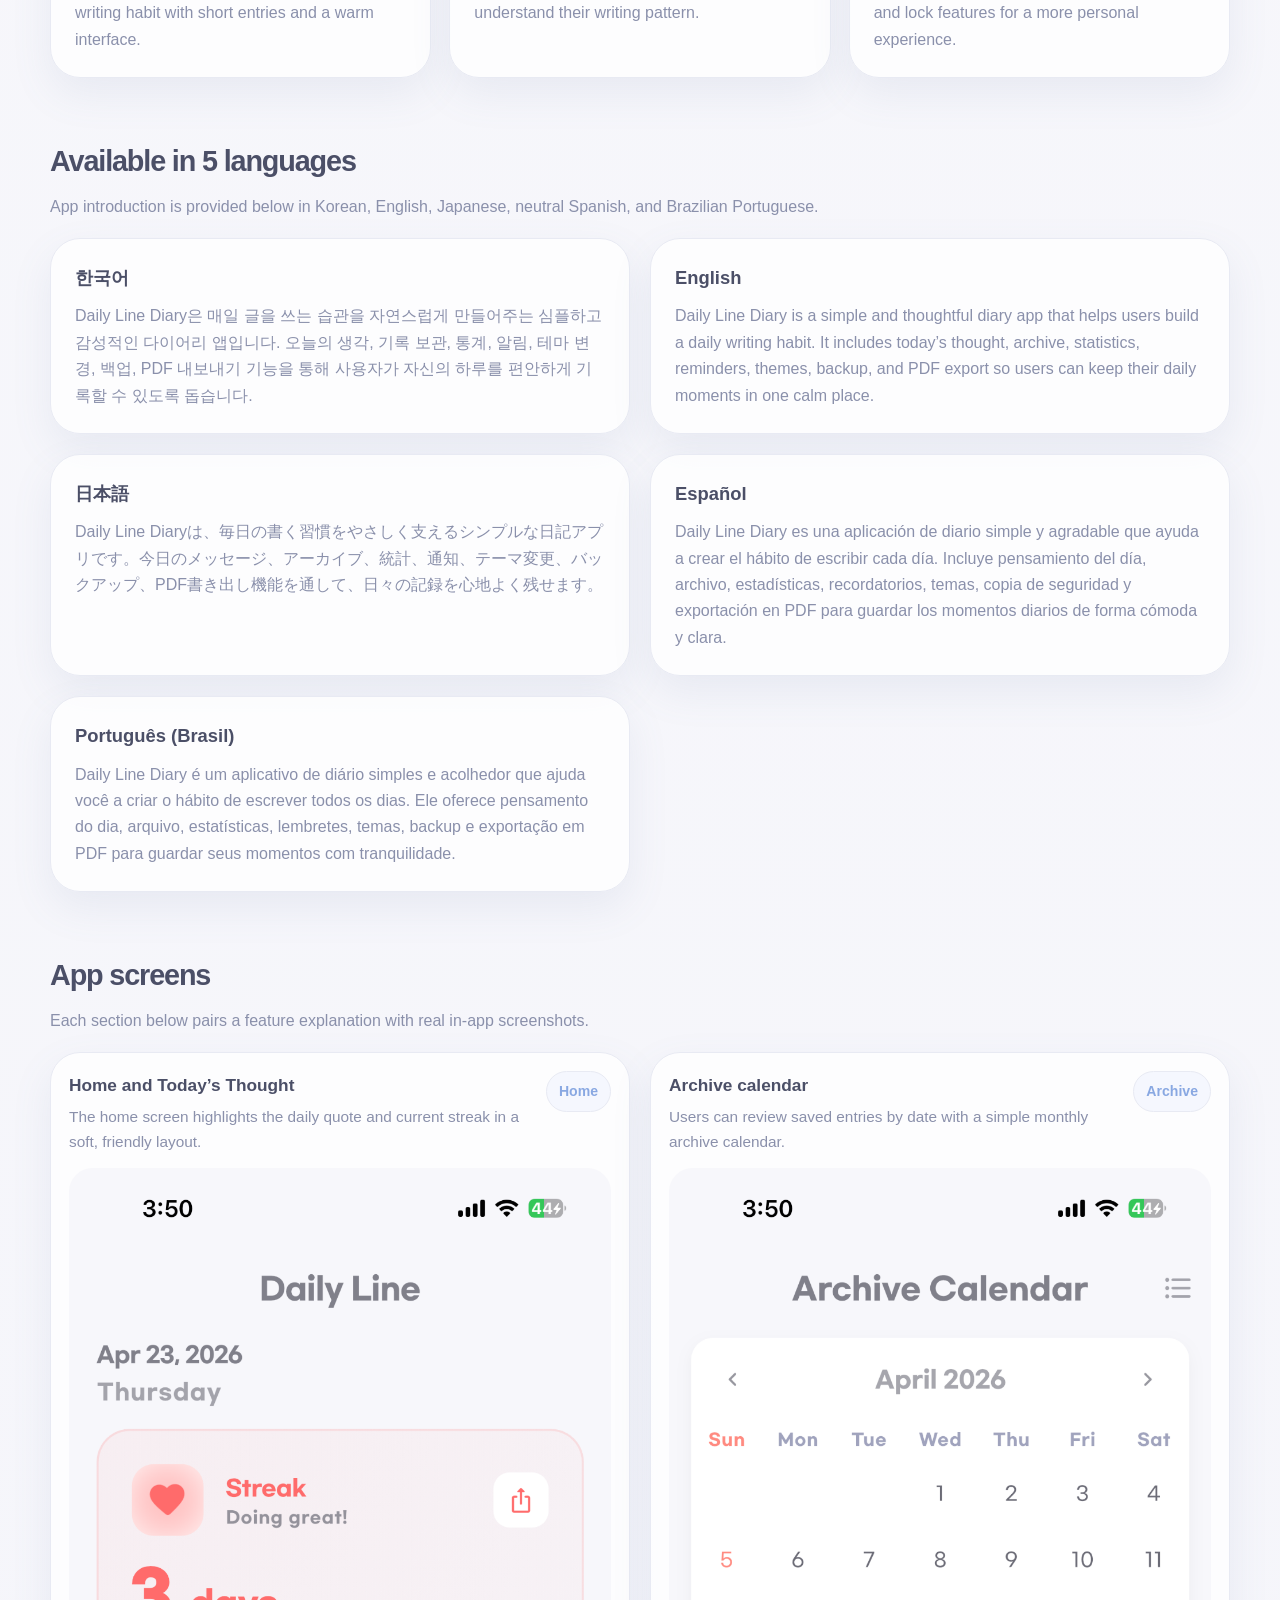
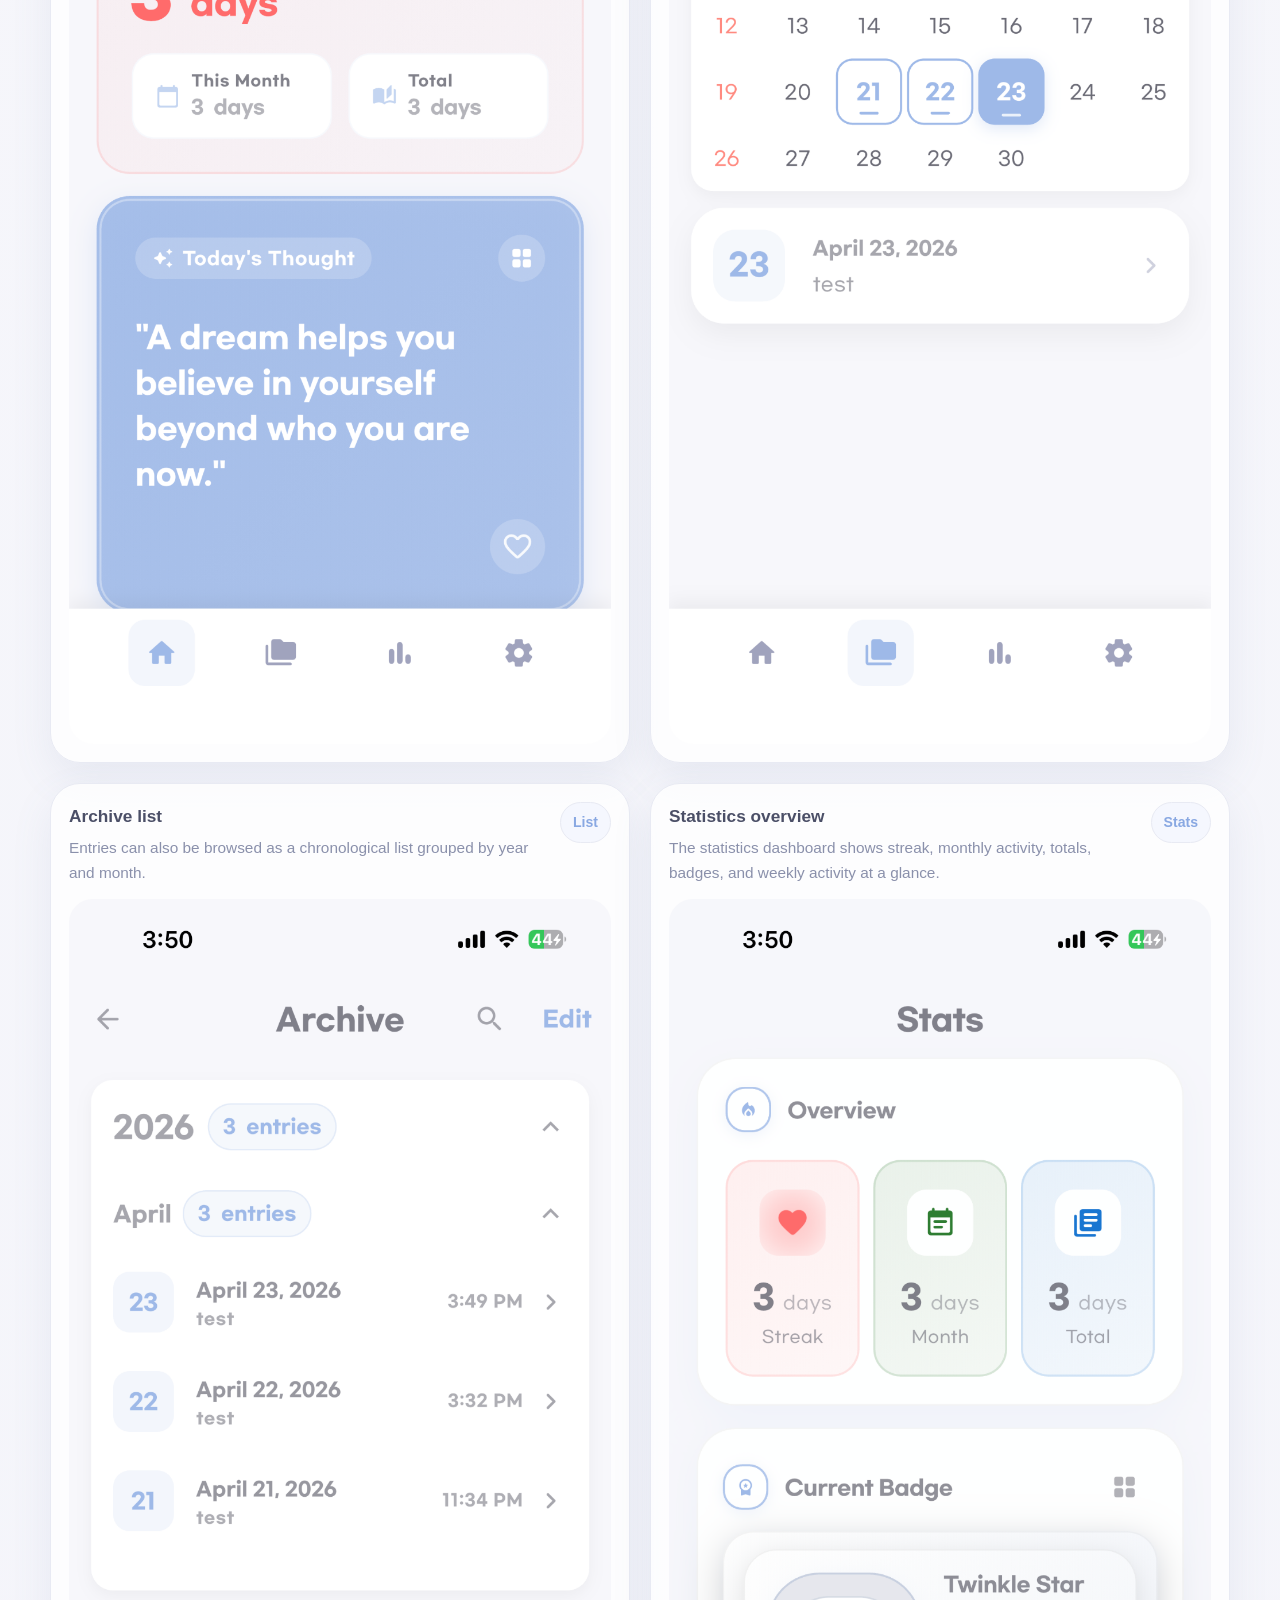
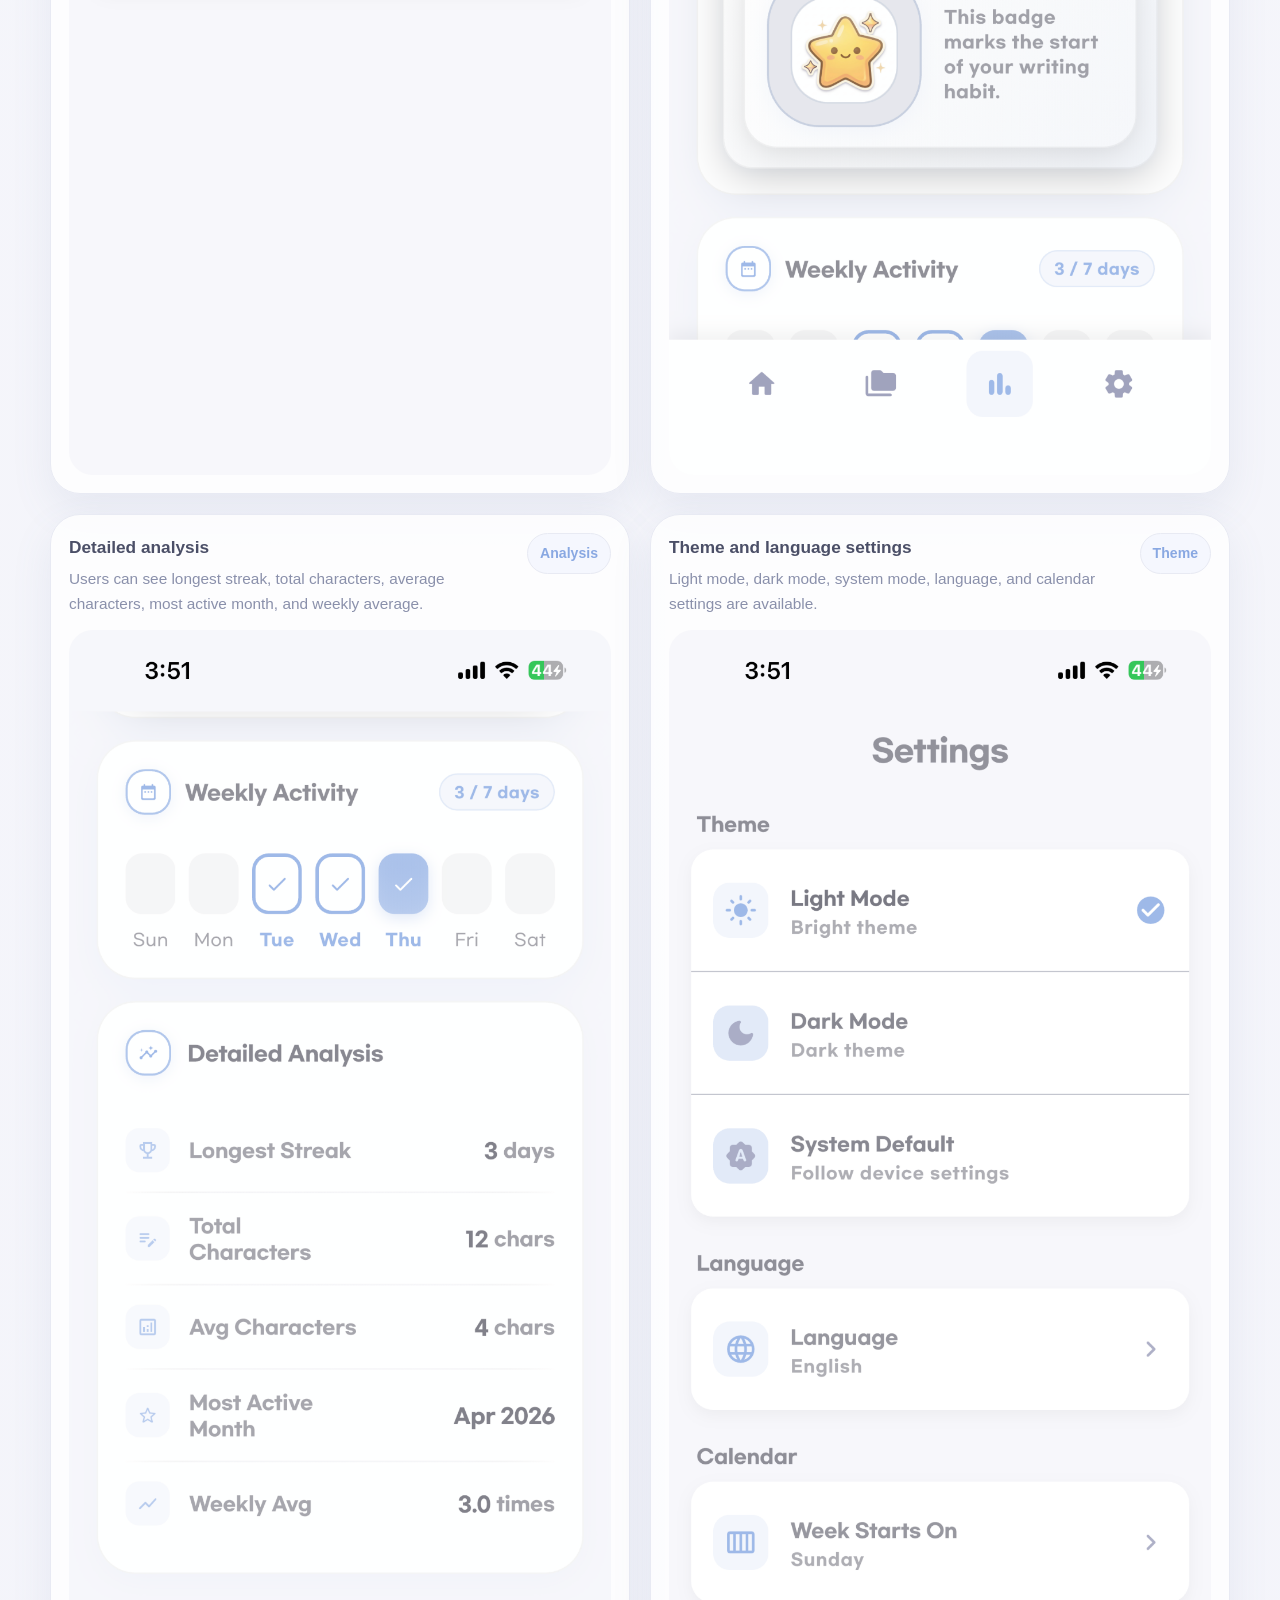
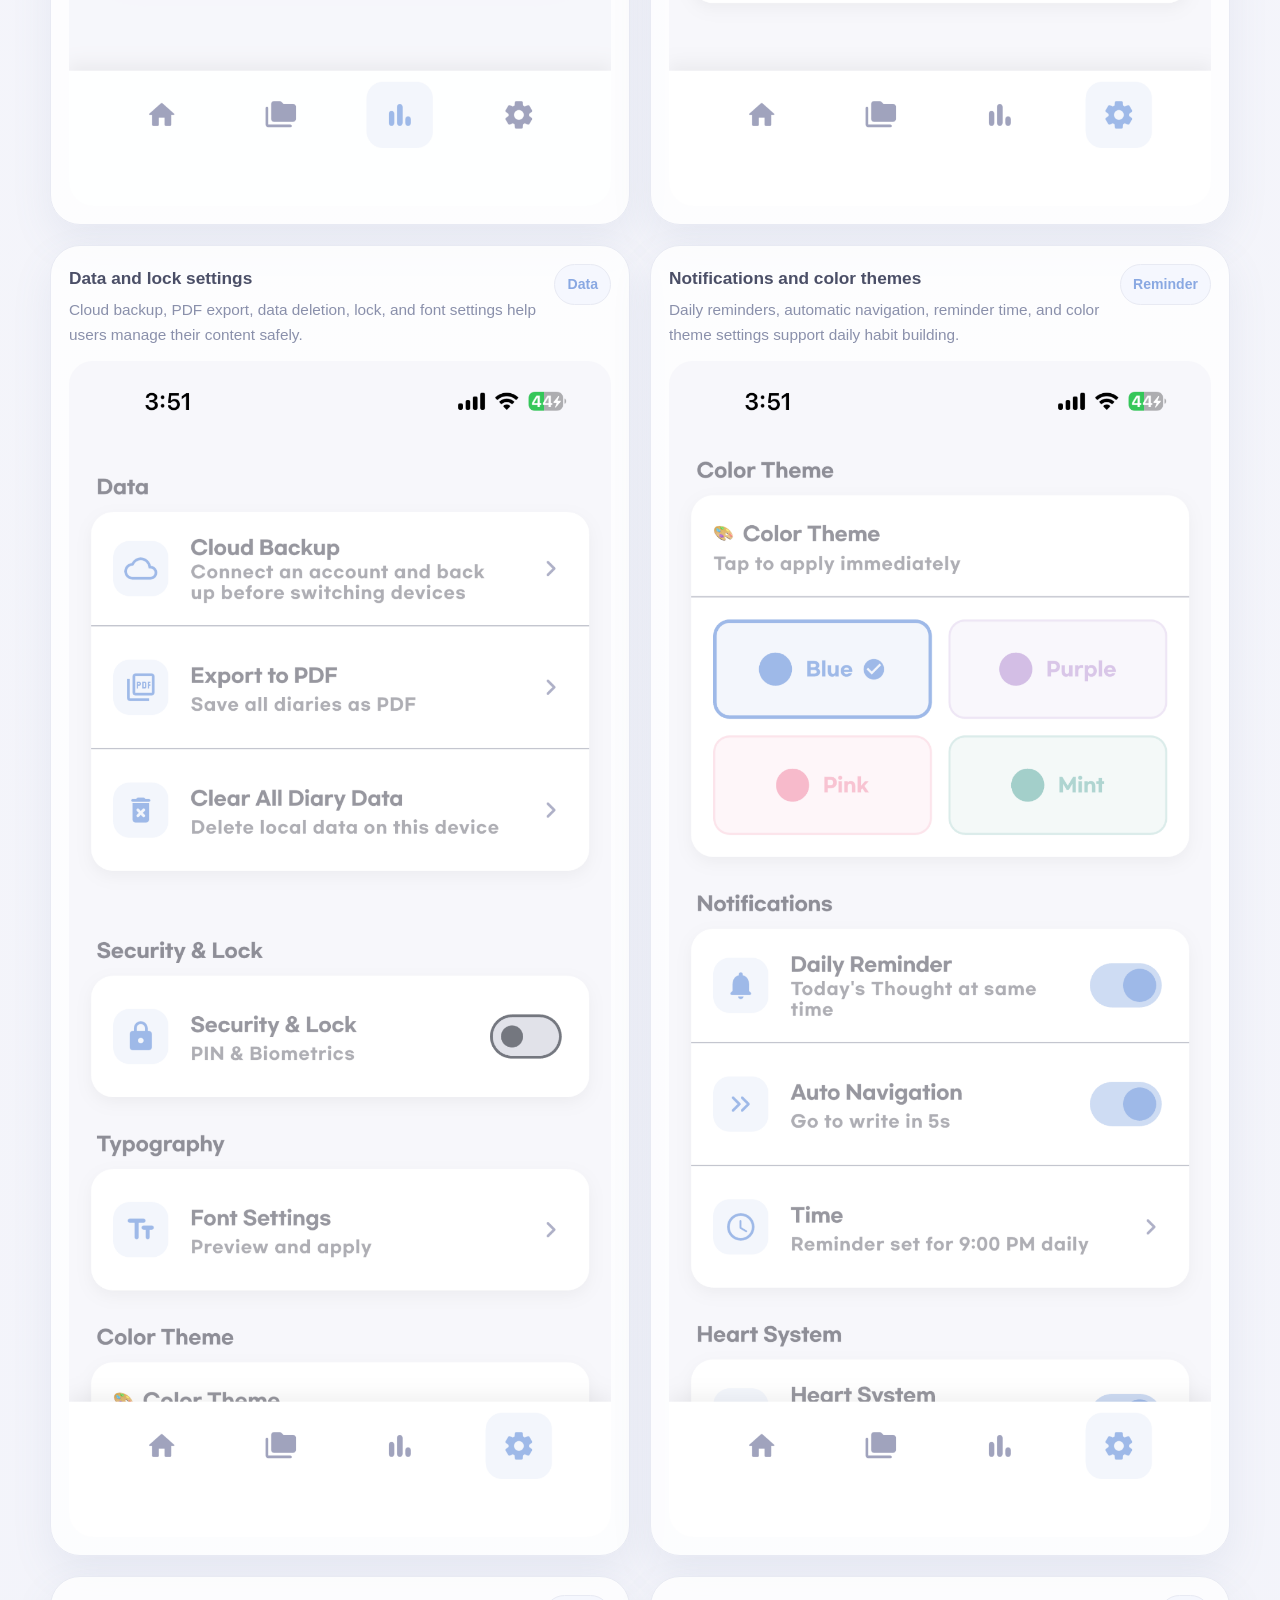
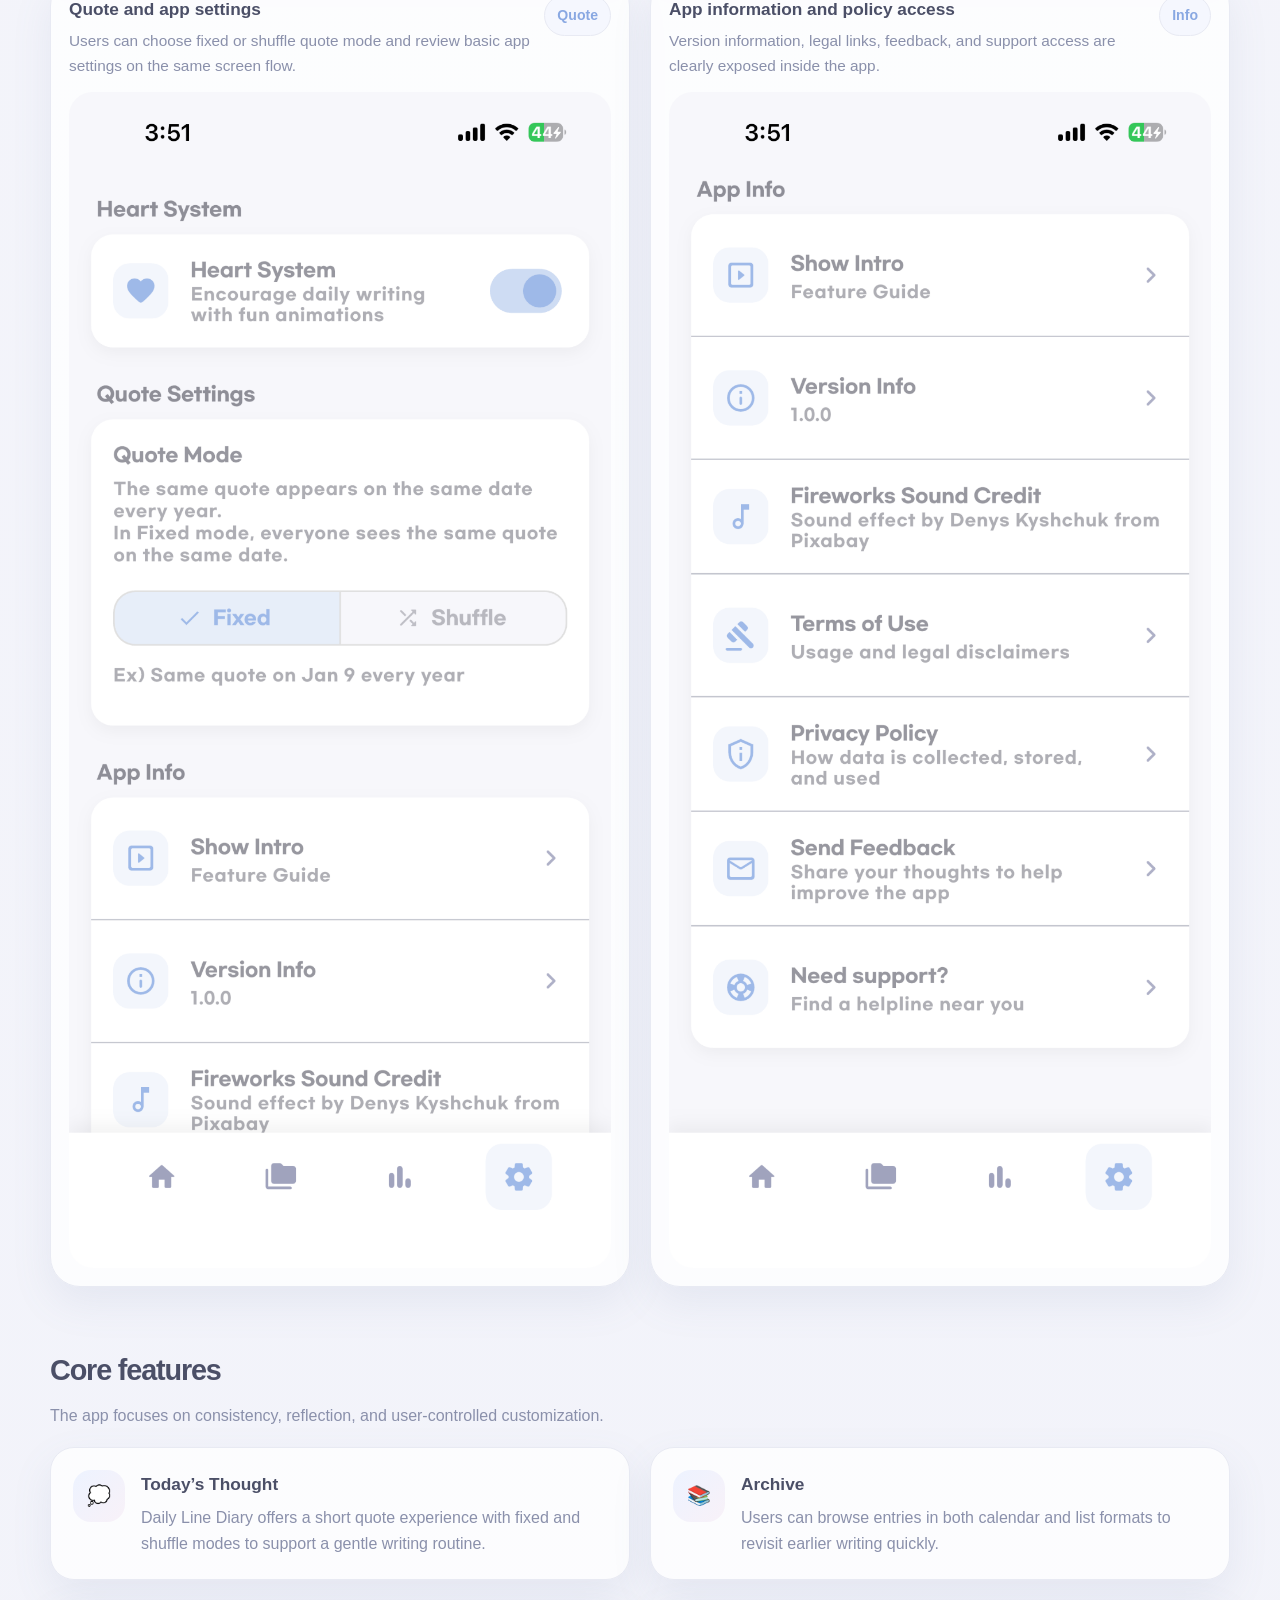
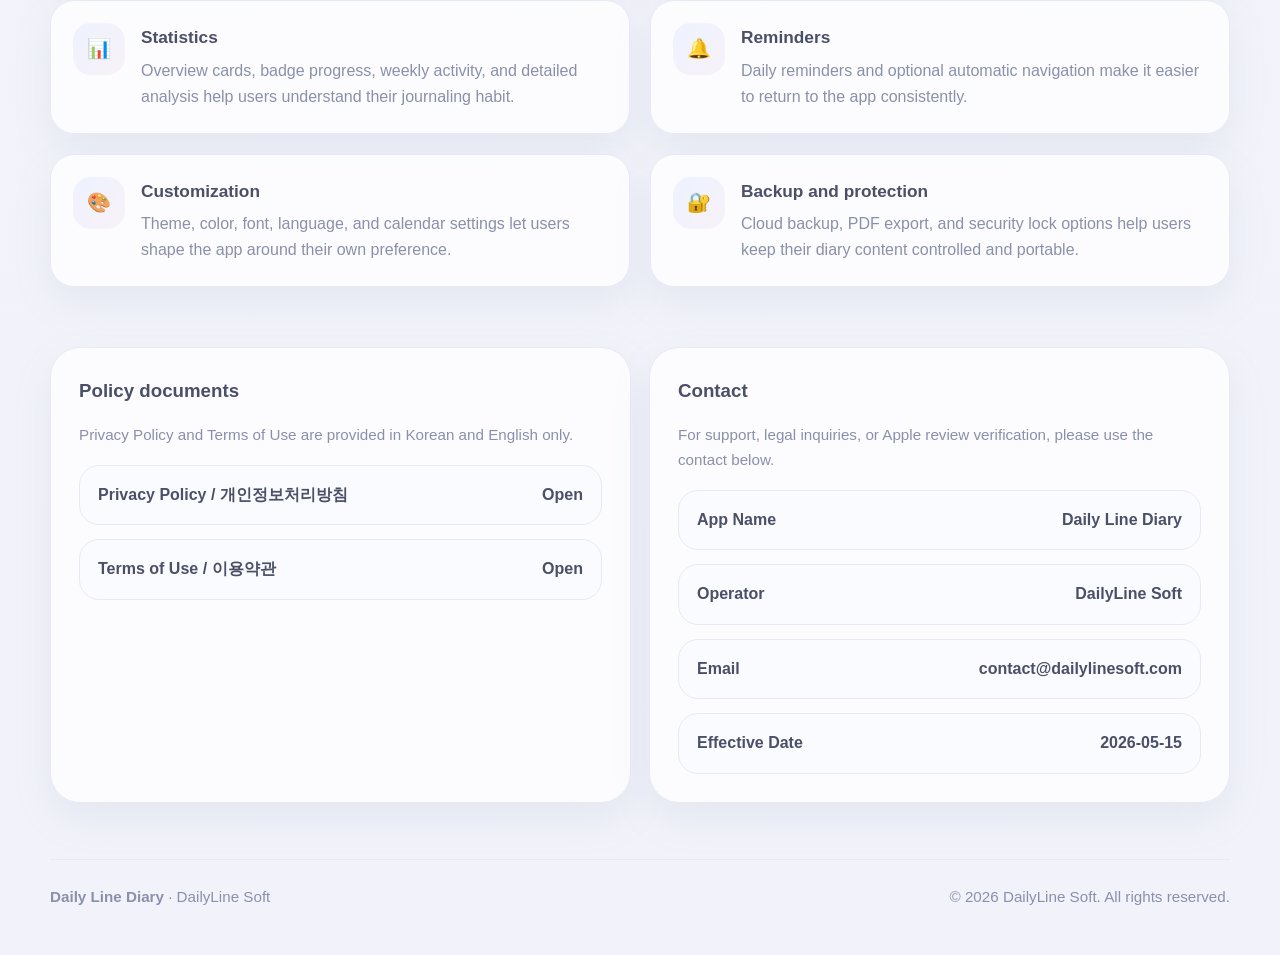
==== commit 9355a843: "Update index.html" ====
--- a/index.html
+++ b/index.html
@@ -4,8 +4,8 @@
 <head>
   <meta charset="UTF-8" />
   <meta name="viewport" content="width=device-width, initial-scale=1.0" />
-  <title>Daily Line | Official Website</title>
-  <meta name="description" content="Daily Line is a warm daily journaling app with daily thoughts, archive, statistics, reminders, themes, backup, export, and multilingual support." />
+  <title>Daily Line Diary Diary | Official Website</title>
+  <meta name="description" content="Daily Line Diary Diary is a warm daily journaling app with daily thoughts, archive, statistics, reminders, themes, backup, export, and multilingual support." />
   <style>
     :root{
       --bg:#f6f6fb;
@@ -148,7 +148,7 @@
     <div class="container nav-inner">
       <a class="brand" href="#top">
         <span class="brand-mark">✨</span>
-        <span>Daily Line</span>
+        <span>Daily Line Diary Diary</span>
       </a>
       <nav class="nav-links">
         <a href="#about">About</a>
@@ -165,9 +165,9 @@
       <div class="container hero-grid">
         <div>
           <div class="eyebrow">Official app website for Apple review</div>
-          <h1>Daily Line</h1>
+          <h1>Daily Line Diary</h1>
           <p>
-            Daily Line is a warm daily journaling app designed to help users reflect,
+            Daily Line Diary is a warm daily journaling app designed to help users reflect,
             record short thoughts, build writing habits, and revisit personal moments
             through archive and statistics features.
           </p>
@@ -178,7 +178,7 @@
           </div>
         </div>
         <div class="phone-shell">
-          <img src="hero_home.png" alt="Daily Line home screen" />
+          <img src="hero_home.png" alt="Daily Line Diary home screen" />
         </div>
       </div>
     </section>
@@ -192,7 +192,7 @@
         <div class="grid-3">
           <div class="card info-card">
             <h3>Write a little every day</h3>
-            <p>Daily Line lowers the pressure of journaling and helps users keep a steady writing habit with short entries and a warm interface.</p>
+            <p>Daily Line Diary lowers the pressure of journaling and helps users keep a steady writing habit with short entries and a warm interface.</p>
           </div>
           <div class="card info-card">
             <h3>See your habits clearly</h3>
@@ -215,23 +215,23 @@
         <div class="grid-2">
           <div class="card lang-card">
             <h3>한국어</h3>
-            <p>Daily Line은 매일 글을 쓰는 습관을 자연스럽게 만들어주는 심플하고 감성적인 다이어리 앱입니다. 오늘의 생각, 기록 보관, 통계, 알림, 테마 변경, 백업, PDF 내보내기 기능을 통해 사용자가 자신의 하루를 편안하게 기록할 수 있도록 돕습니다.</p>
+            <p>Daily Line Diary은 매일 글을 쓰는 습관을 자연스럽게 만들어주는 심플하고 감성적인 다이어리 앱입니다. 오늘의 생각, 기록 보관, 통계, 알림, 테마 변경, 백업, PDF 내보내기 기능을 통해 사용자가 자신의 하루를 편안하게 기록할 수 있도록 돕습니다.</p>
           </div>
           <div class="card lang-card">
             <h3>English</h3>
-            <p>Daily Line is a simple and thoughtful diary app that helps users build a daily writing habit. It includes today’s thought, archive, statistics, reminders, themes, backup, and PDF export so users can keep their daily moments in one calm place.</p>
+            <p>Daily Line Diary is a simple and thoughtful diary app that helps users build a daily writing habit. It includes today’s thought, archive, statistics, reminders, themes, backup, and PDF export so users can keep their daily moments in one calm place.</p>
           </div>
           <div class="card lang-card">
             <h3>日本語</h3>
-            <p>Daily Lineは、毎日の書く習慣をやさしく支えるシンプルな日記アプリです。今日のメッセージ、アーカイブ、統計、通知、テーマ変更、バックアップ、PDF書き出し機能を通して、日々の記録を心地よく残せます。</p>
+            <p>Daily Line Diaryは、毎日の書く習慣をやさしく支えるシンプルな日記アプリです。今日のメッセージ、アーカイブ、統計、通知、テーマ変更、バックアップ、PDF書き出し機能を通して、日々の記録を心地よく残せます。</p>
           </div>
           <div class="card lang-card">
             <h3>Español</h3>
-            <p>Daily Line es una aplicación de diario simple y agradable que ayuda a crear el hábito de escribir cada día. Incluye pensamiento del día, archivo, estadísticas, recordatorios, temas, copia de seguridad y exportación en PDF para guardar los momentos diarios de forma cómoda y clara.</p>
+            <p>Daily Line Diary es una aplicación de diario simple y agradable que ayuda a crear el hábito de escribir cada día. Incluye pensamiento del día, archivo, estadísticas, recordatorios, temas, copia de seguridad y exportación en PDF para guardar los momentos diarios de forma cómoda y clara.</p>
           </div>
           <div class="card lang-card">
             <h3>Português (Brasil)</h3>
-            <p>Daily Line é um aplicativo de diário simples e acolhedor que ajuda você a criar o hábito de escrever todos os dias. Ele oferece pensamento do dia, arquivo, estatísticas, lembretes, temas, backup e exportação em PDF para guardar seus momentos com tranquilidade.</p>
+            <p>Daily Line Diary é um aplicativo de diário simples e acolhedor que ajuda você a criar o hábito de escrever todos os dias. Ele oferece pensamento do dia, arquivo, estatísticas, lembretes, temas, backup e exportação em PDF para guardar seus momentos com tranquilidade.</p>
           </div>
         </div>
       </div>
@@ -295,7 +295,7 @@
           <p>The app focuses on consistency, reflection, and user-controlled customization.</p>
         </div>
         <div class="grid-2">
-          <div class="feature"><div class="icon">💭</div><div><h3>Today’s Thought</h3><p>Daily Line offers a short quote experience with fixed and shuffle modes to support a gentle writing routine.</p></div></div>
+          <div class="feature"><div class="icon">💭</div><div><h3>Today’s Thought</h3><p>Daily Line Diary offers a short quote experience with fixed and shuffle modes to support a gentle writing routine.</p></div></div>
           <div class="feature"><div class="icon">📚</div><div><h3>Archive</h3><p>Users can browse entries in both calendar and list formats to revisit earlier writing quickly.</p></div></div>
           <div class="feature"><div class="icon">📊</div><div><h3>Statistics</h3><p>Overview cards, badge progress, weekly activity, and detailed analysis help users understand their journaling habit.</p></div></div>
           <div class="feature"><div class="icon">🔔</div><div><h3>Reminders</h3><p>Daily reminders and optional automatic navigation make it easier to return to the app consistently.</p></div></div>
@@ -319,7 +319,7 @@
           <h3>Contact</h3>
           <p class="small">For support, legal inquiries, or Apple review verification, please use the contact below.</p>
           <div class="policy-links">
-            <div class="policy-link"><span>App Name</span><span>Daily Line</span></div>
+            <div class="policy-link"><span>App Name</span><span>Daily Line Diary</span></div>
             <div class="policy-link"><span>Operator</span><span>DailyLine Soft</span></div>
             <div class="policy-link"><span>Email</span><span>contact@dailylinesoft.com</span></div>
             <div class="policy-link"><span>Effective Date</span><span>2026-05-15</span></div>
@@ -331,7 +331,7 @@
 
   <footer class="footer">
     <div class="container footer-inner">
-      <div><strong>Daily Line</strong> · DailyLine Soft</div>
+      <div><strong>Daily Line Diary</strong> · DailyLine Soft</div>
       <div>© 2026 DailyLine Soft. All rights reserved.</div>
     </div>
   </footer>
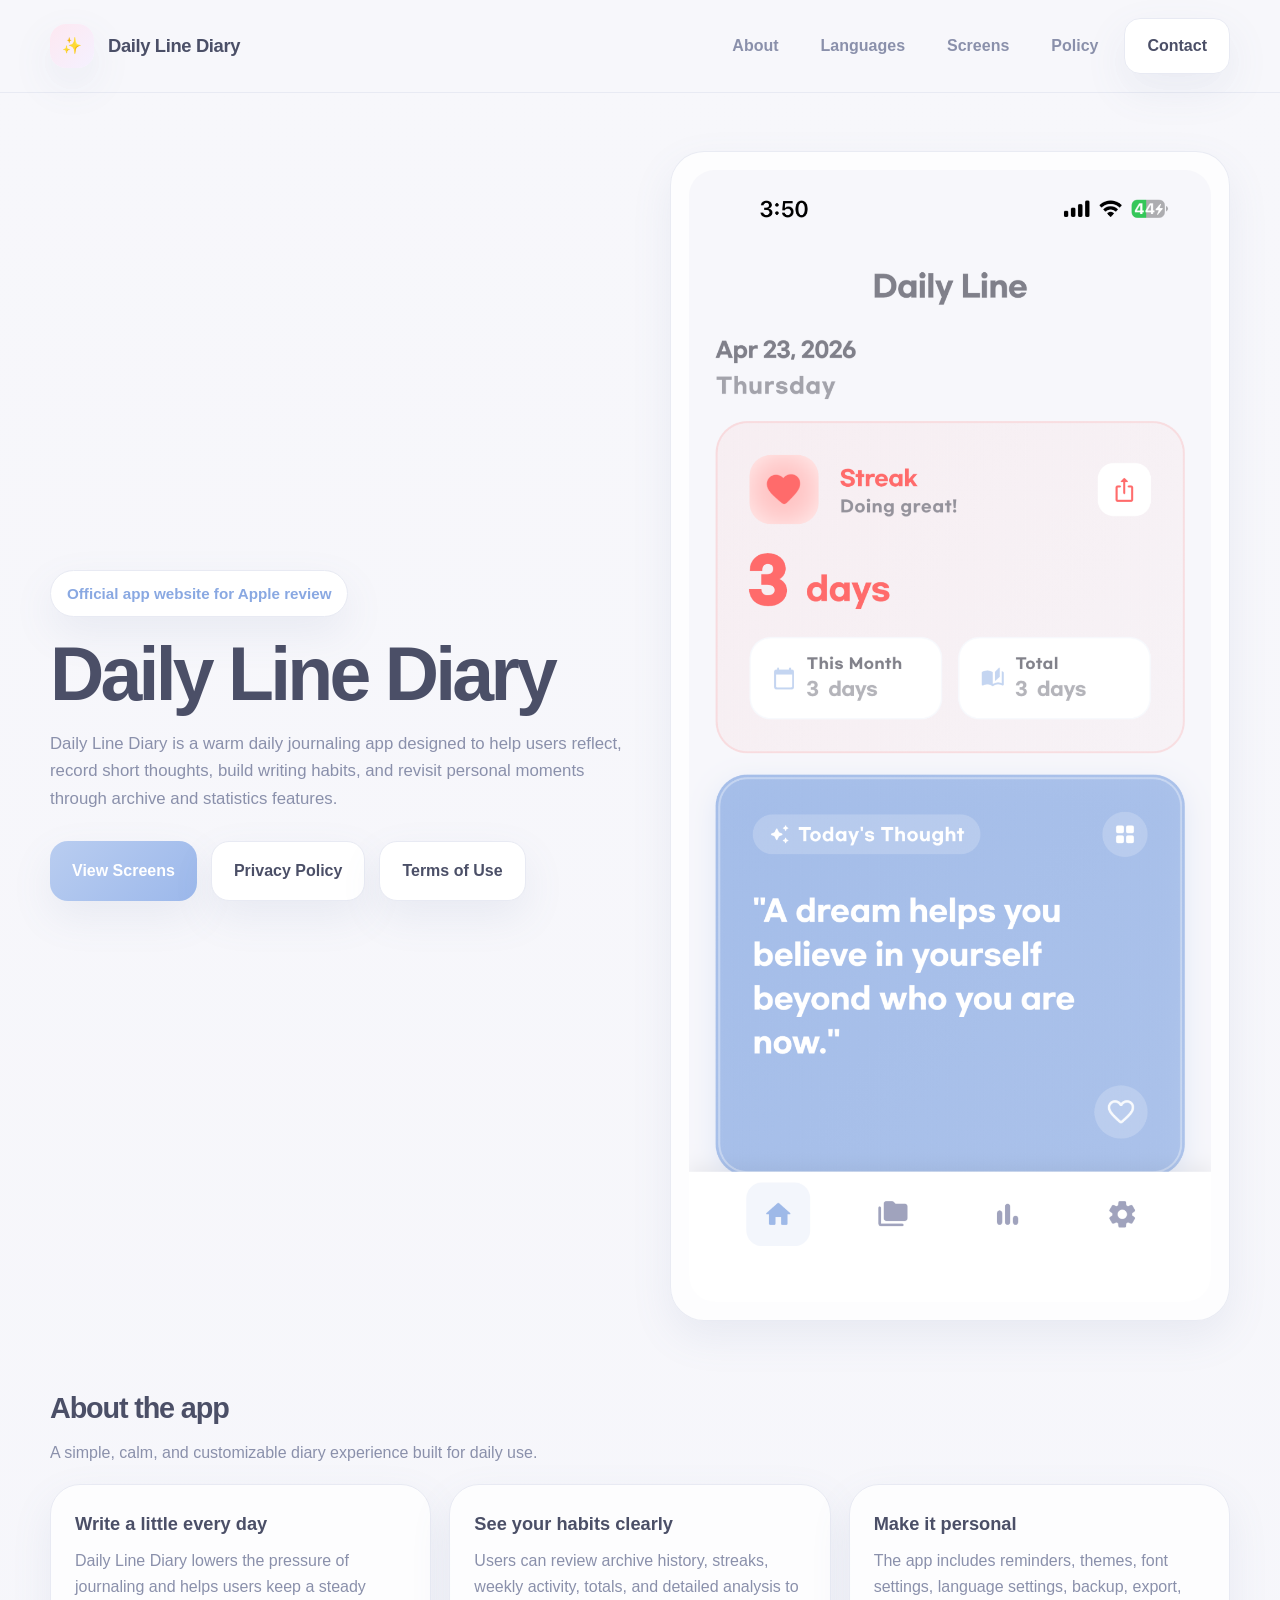
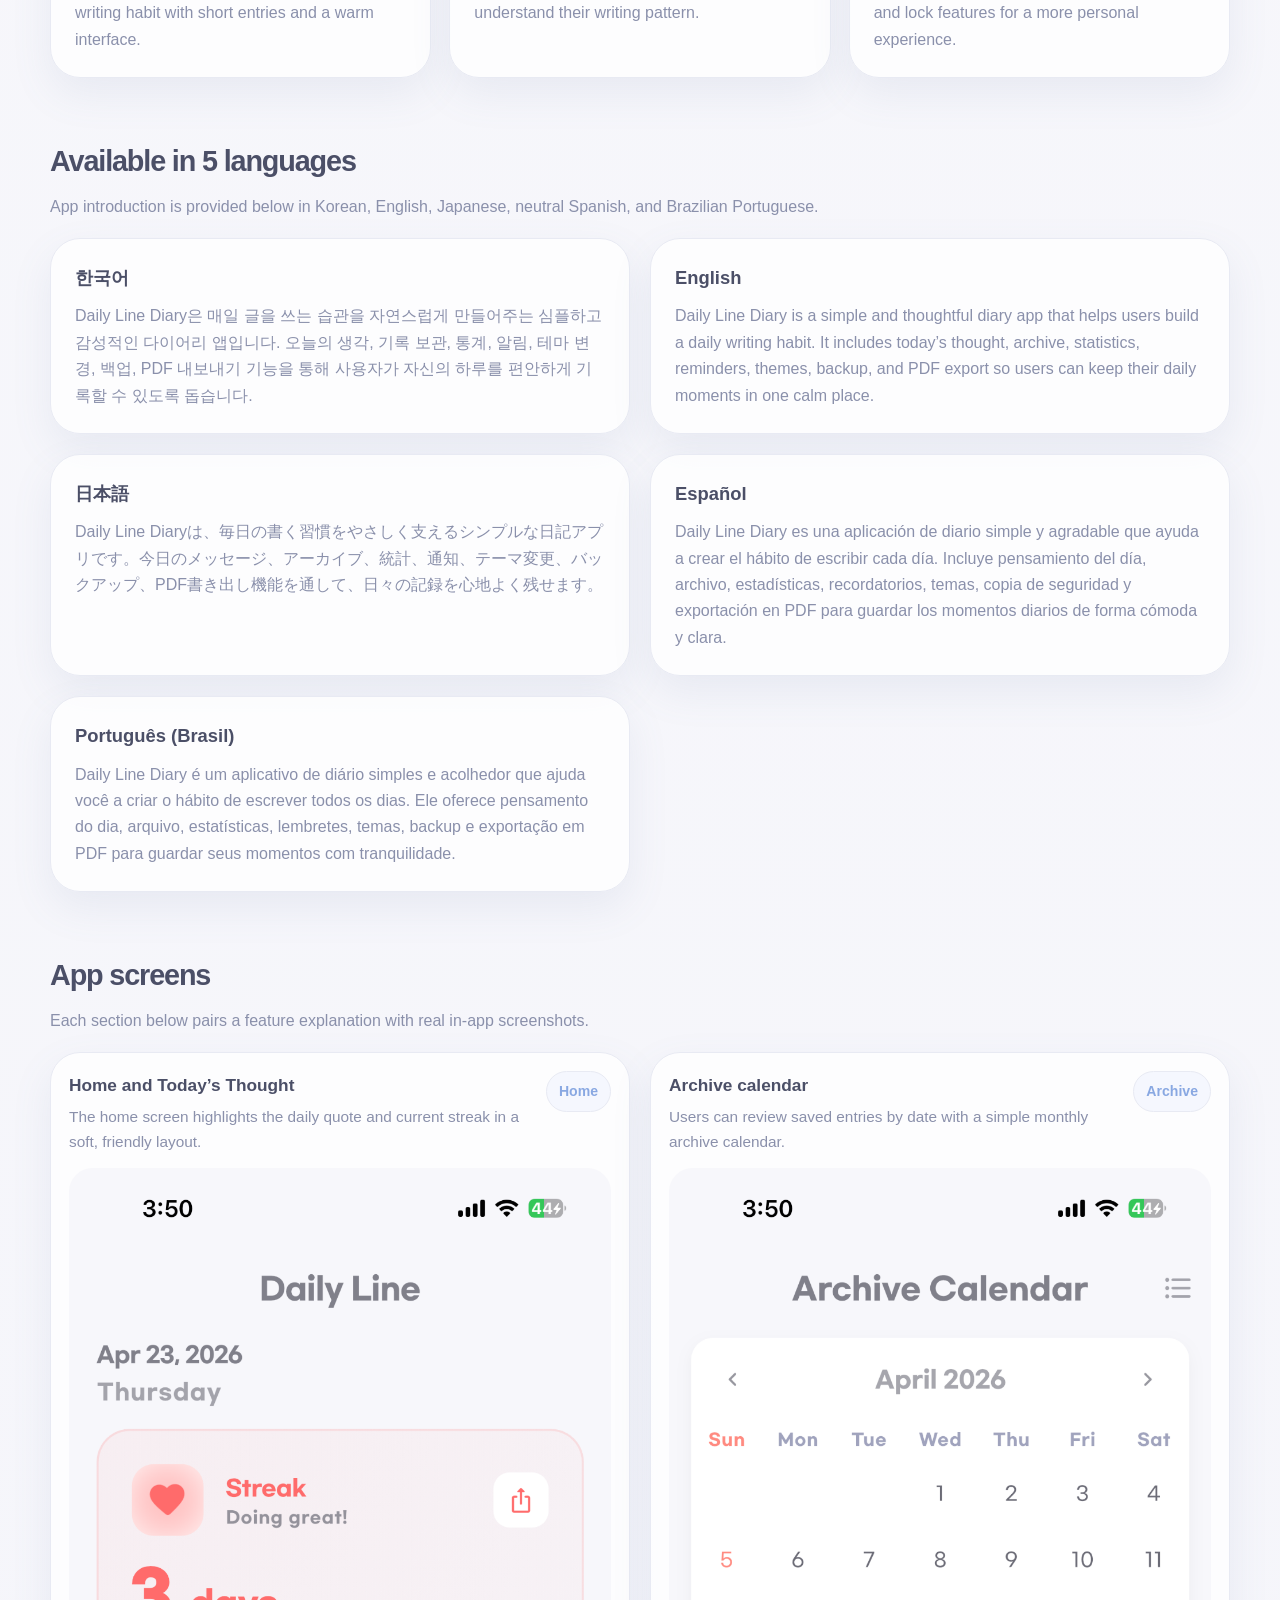
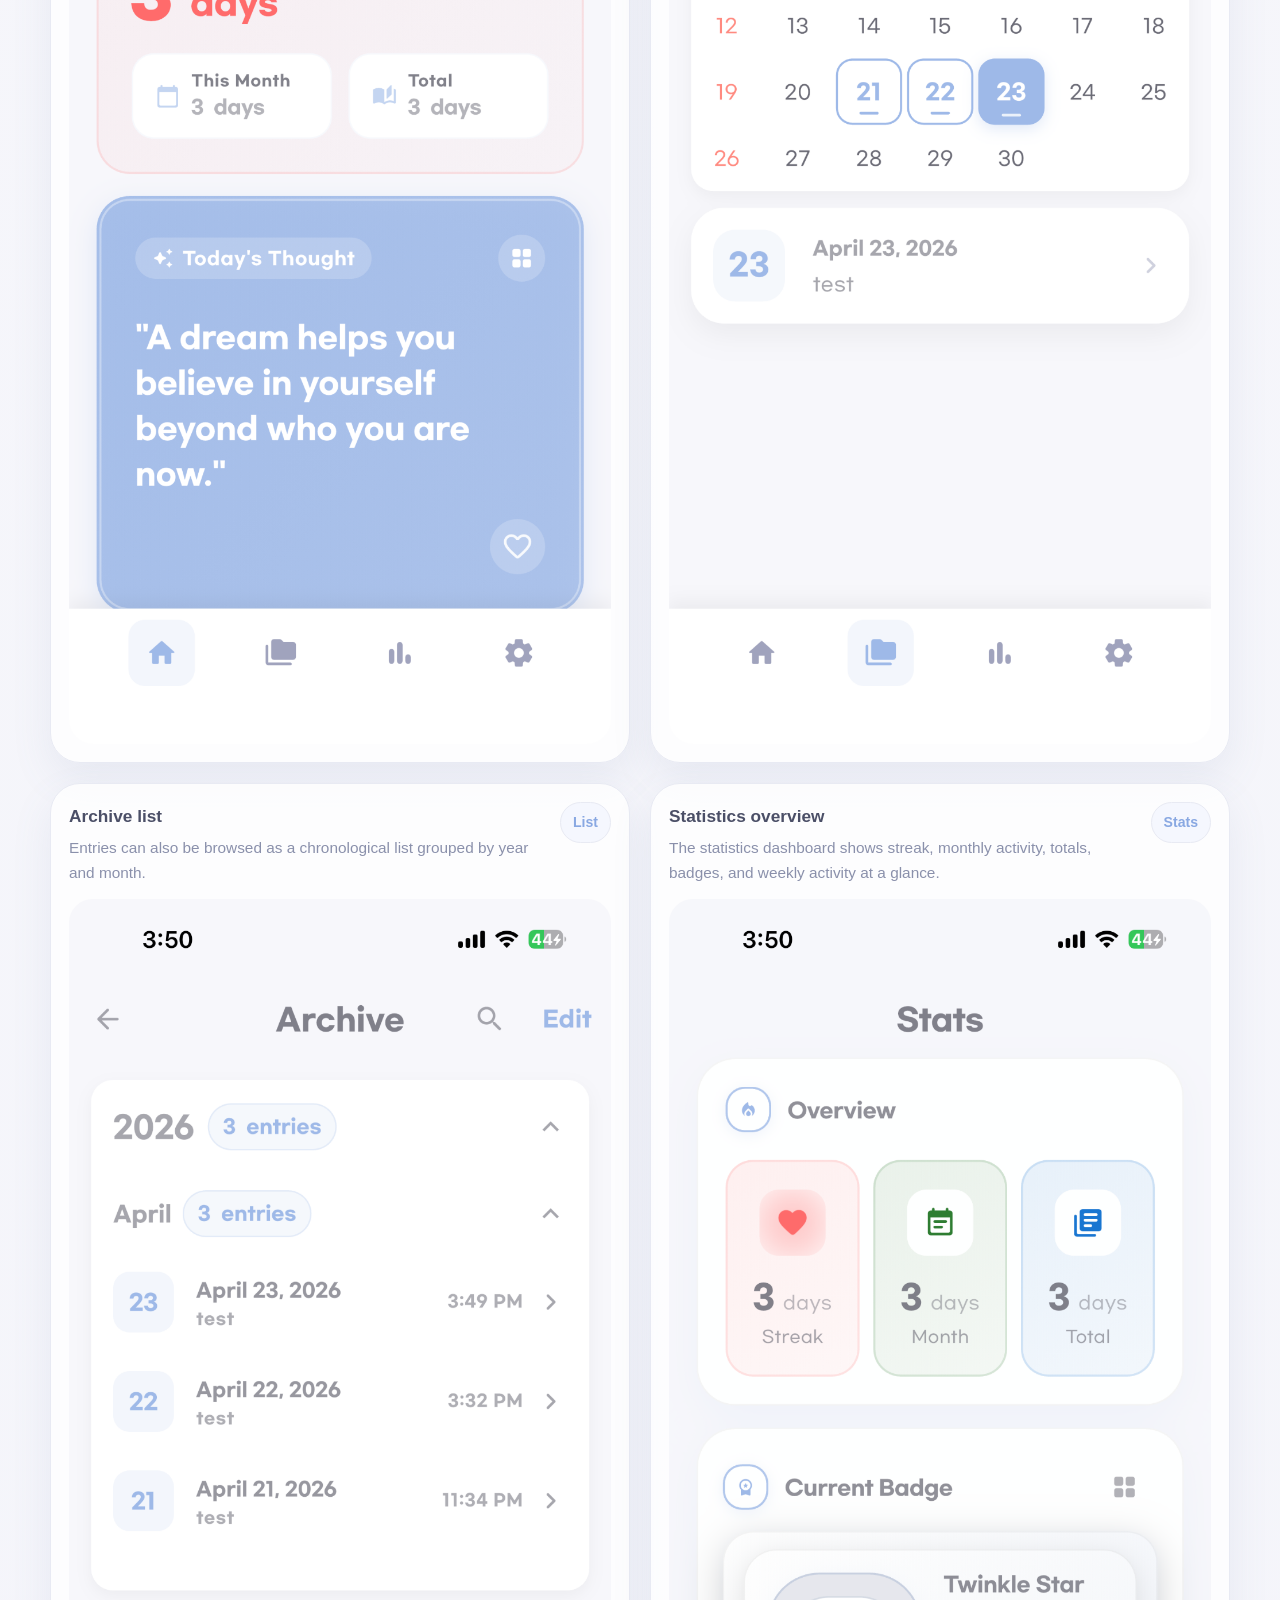
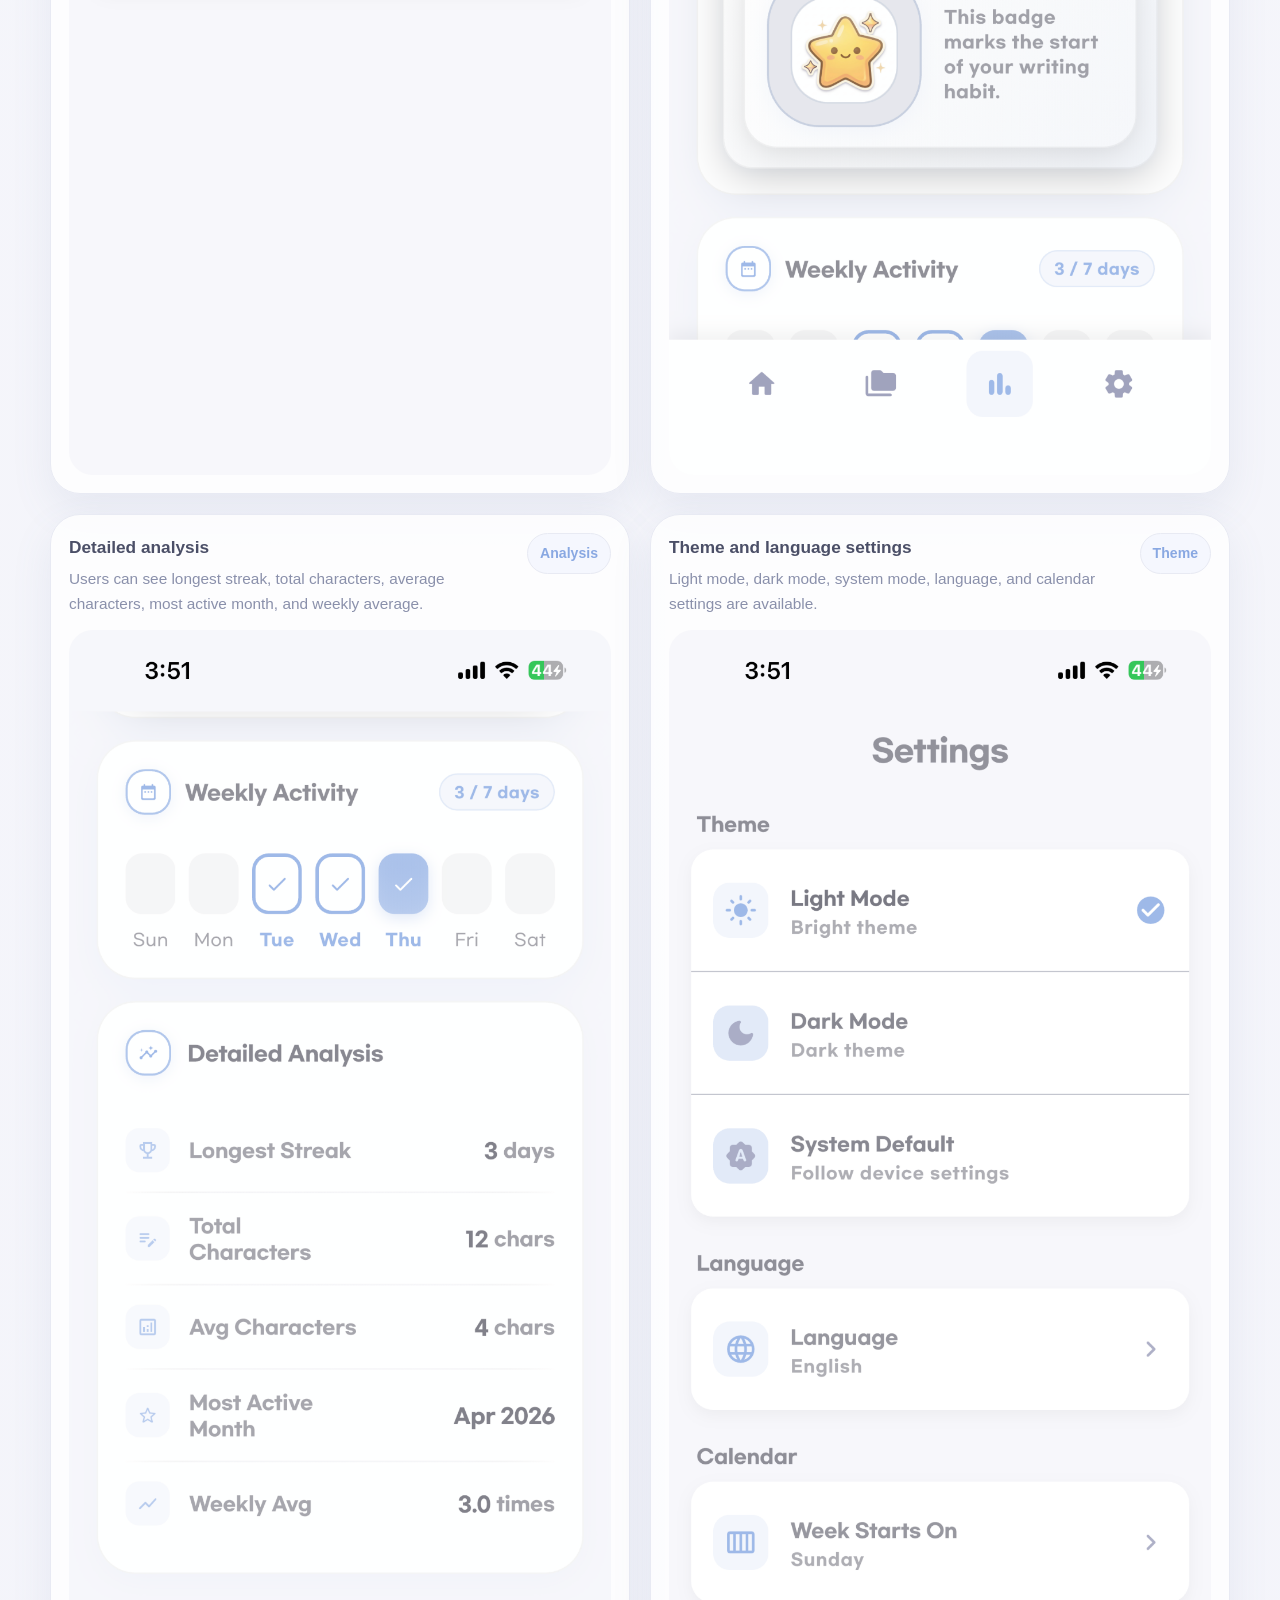
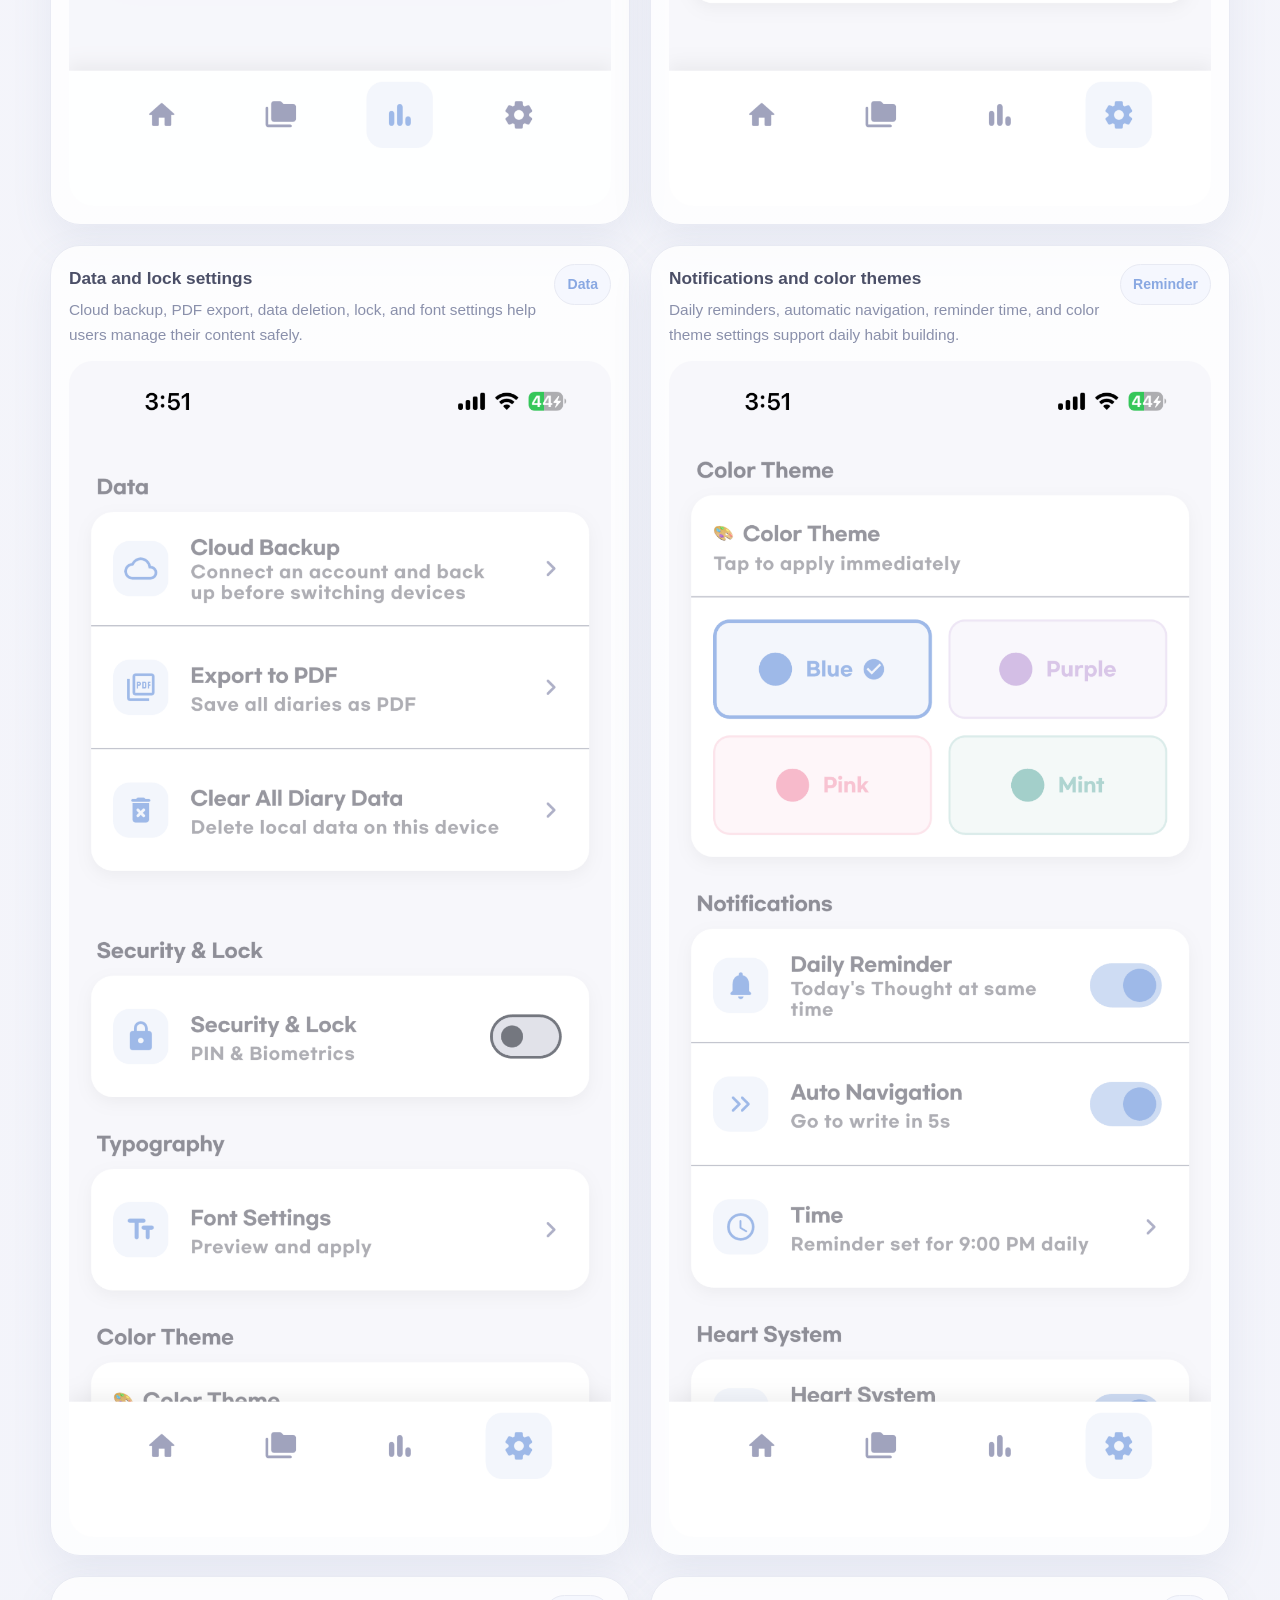
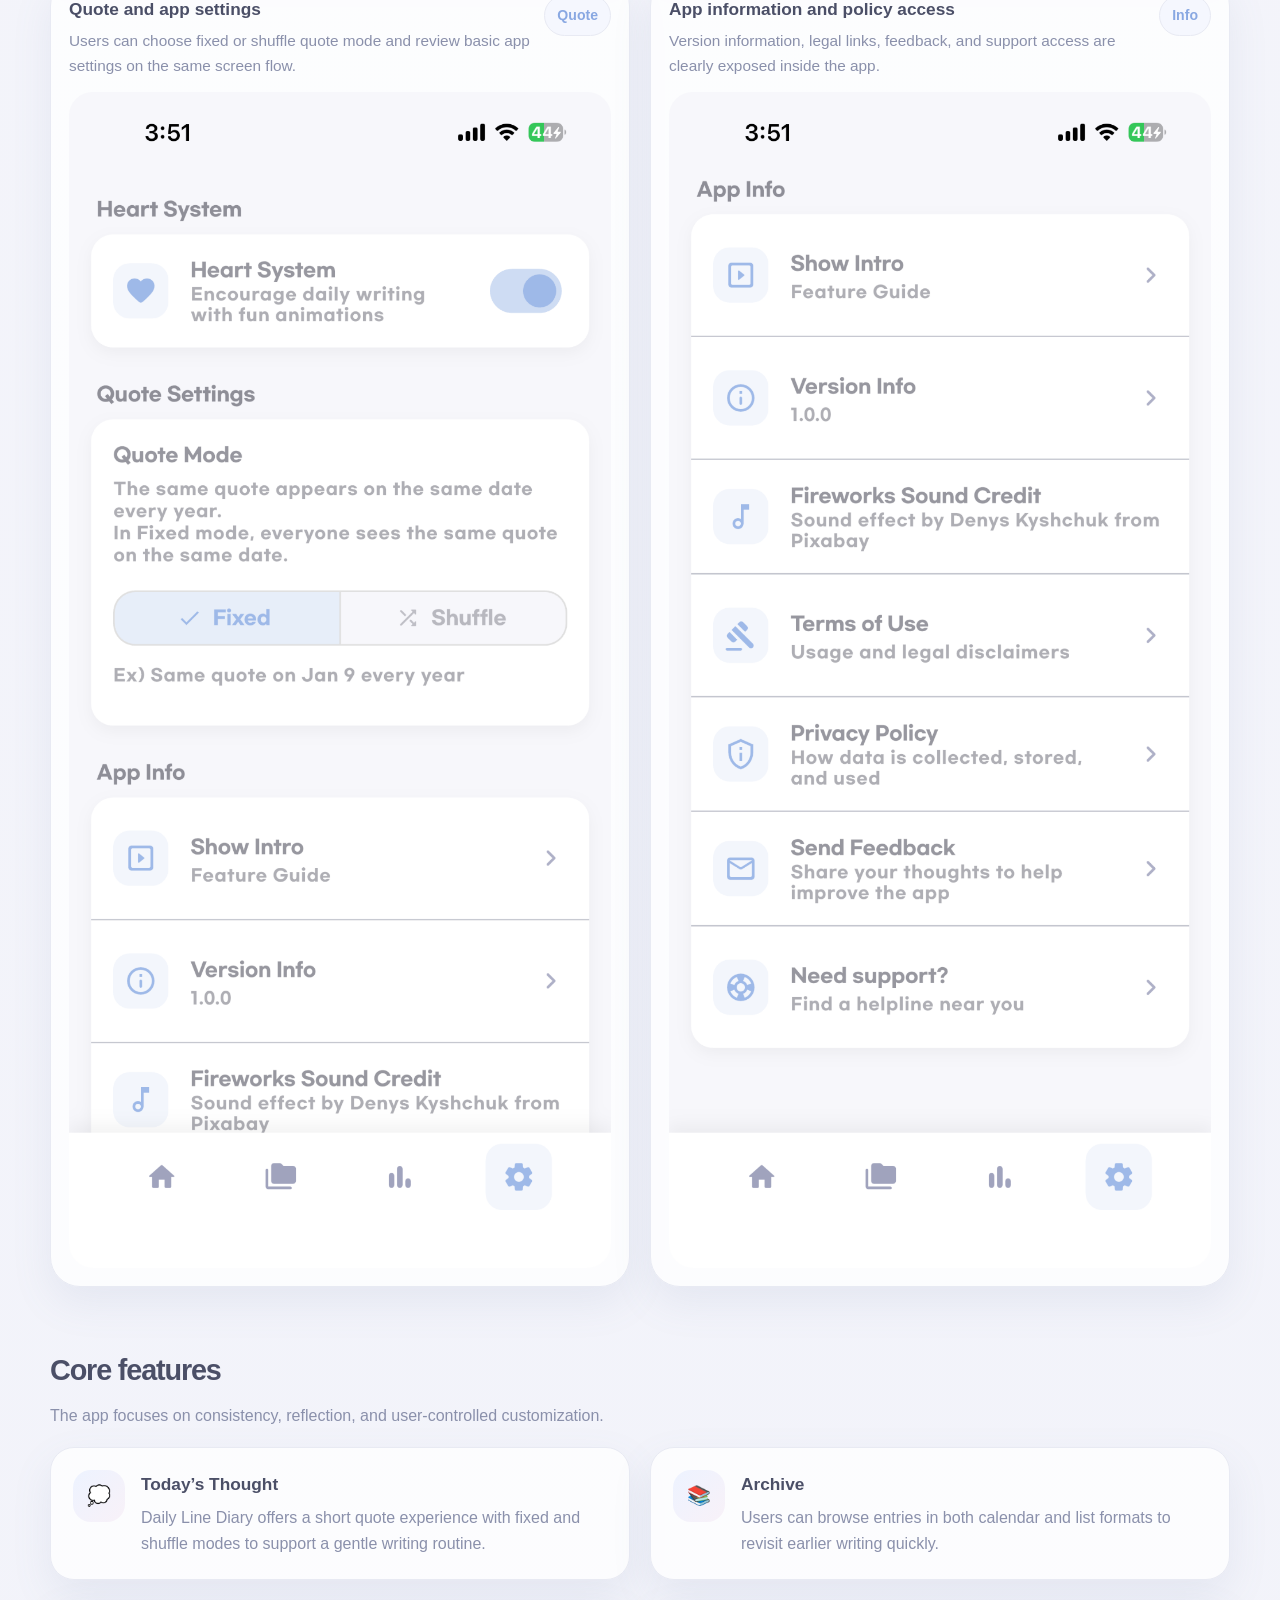
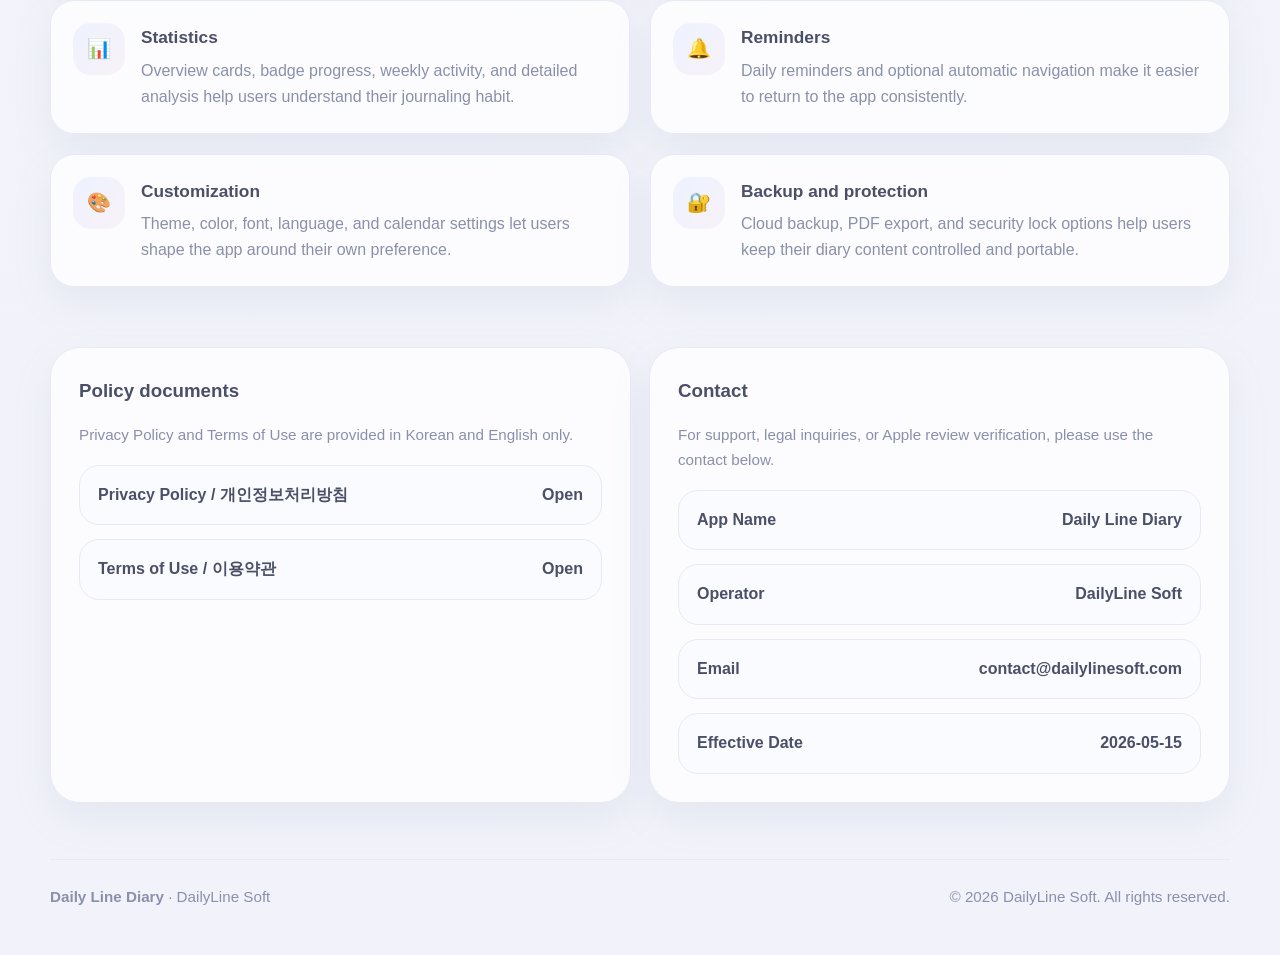
==== commit 45a90709: "Update index.html" ====
--- a/index.html
+++ b/index.html
@@ -4,8 +4,8 @@
 <head>
   <meta charset="UTF-8" />
   <meta name="viewport" content="width=device-width, initial-scale=1.0" />
-  <title>Daily Line Diary Diary | Official Website</title>
-  <meta name="description" content="Daily Line Diary Diary is a warm daily journaling app with daily thoughts, archive, statistics, reminders, themes, backup, export, and multilingual support." />
+  <title>Daily Line Diary | Official Website</title>
+  <meta name="description" content="Daily Line Diary is a warm daily journaling app with daily thoughts, archive, statistics, reminders, themes, backup, export, and multilingual support." />
   <style>
     :root{
       --bg:#f6f6fb;
@@ -148,7 +148,7 @@
     <div class="container nav-inner">
       <a class="brand" href="#top">
         <span class="brand-mark">✨</span>
-        <span>Daily Line Diary Diary</span>
+        <span>Daily Line Diary</span>
       </a>
       <nav class="nav-links">
         <a href="#about">About</a>
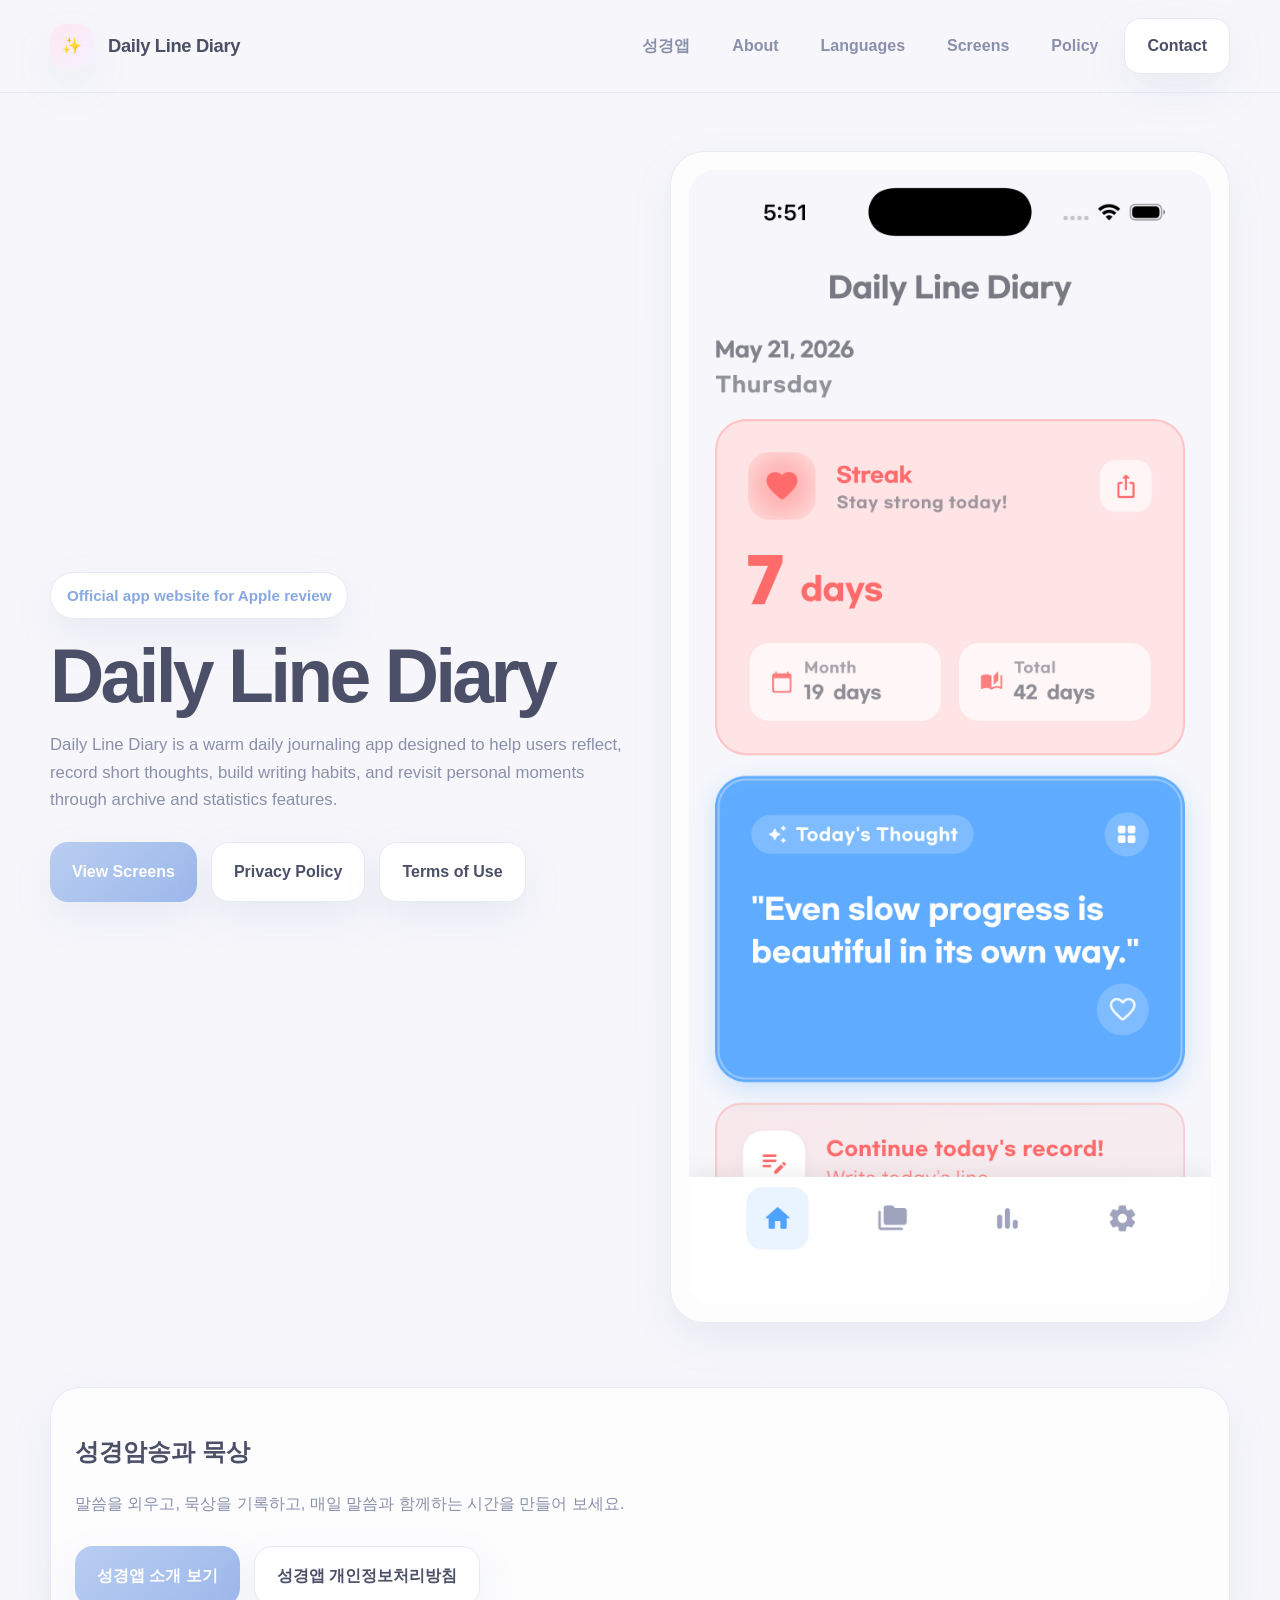
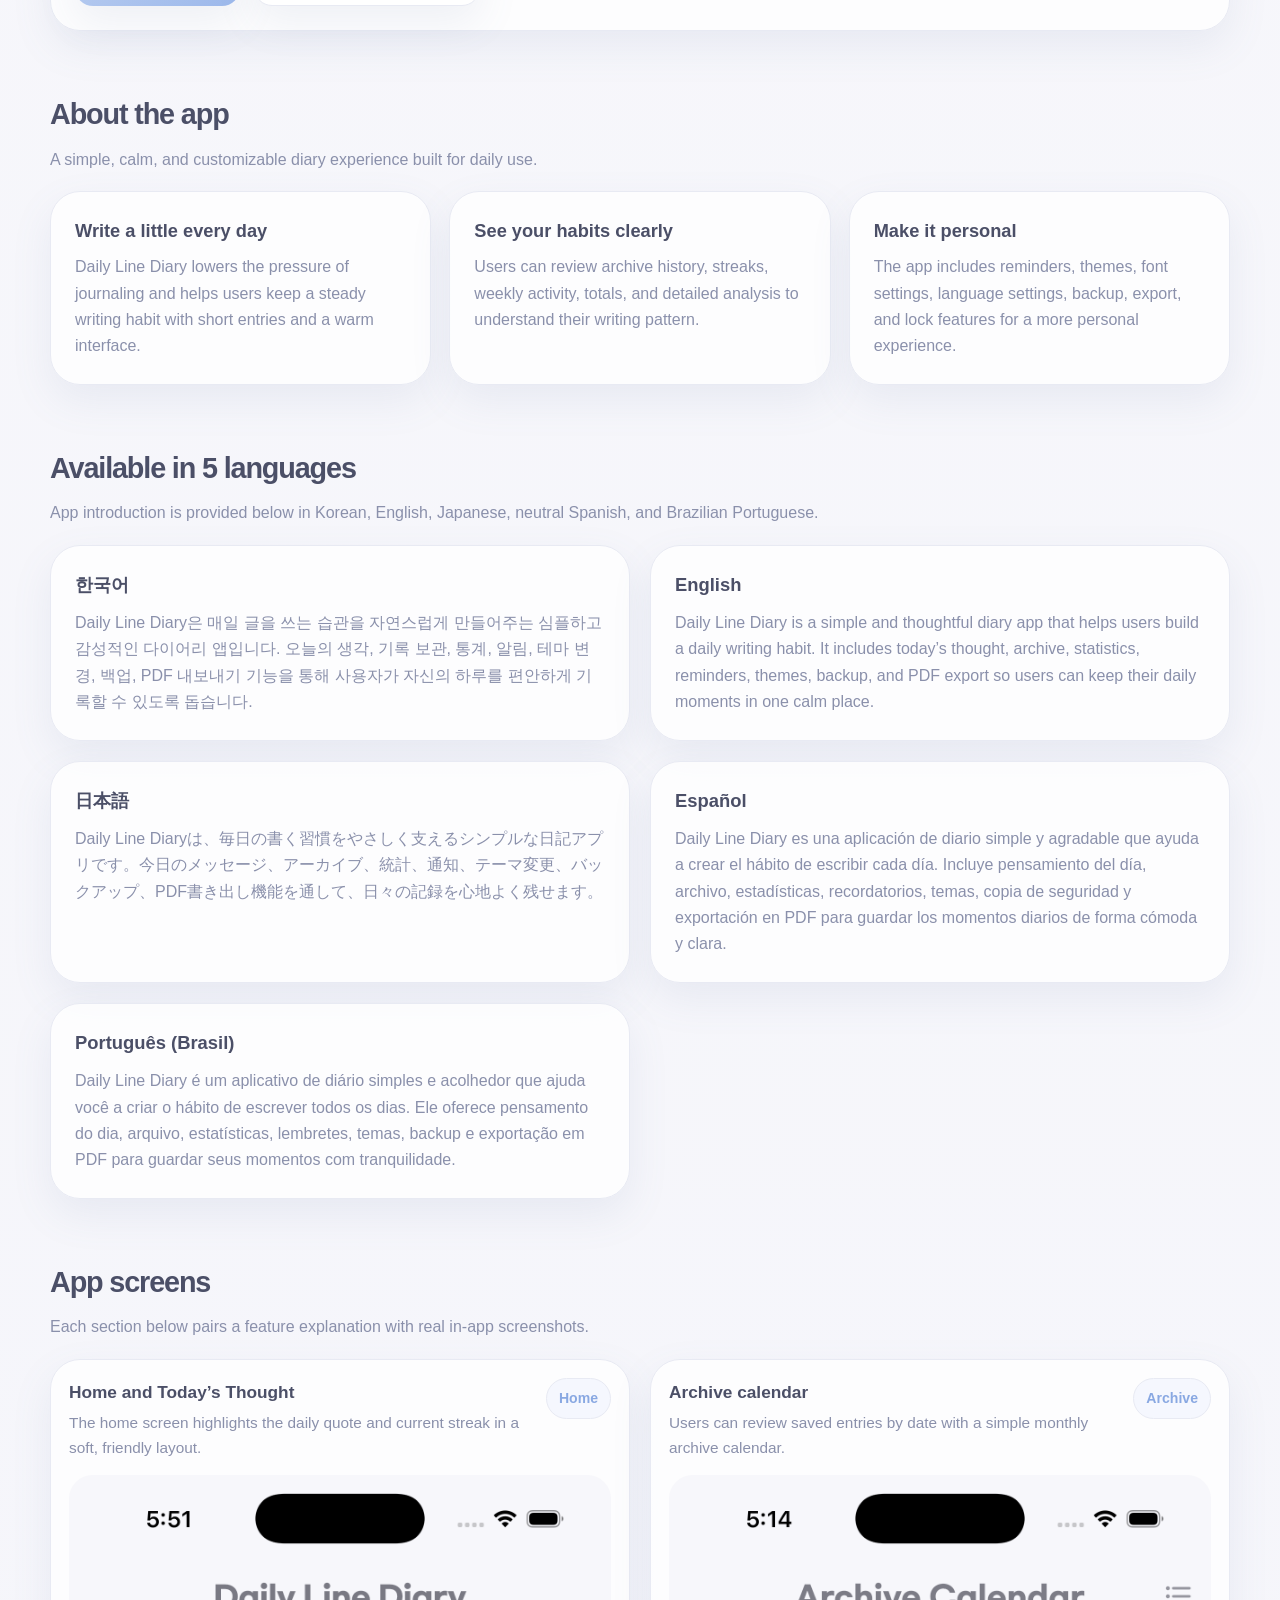
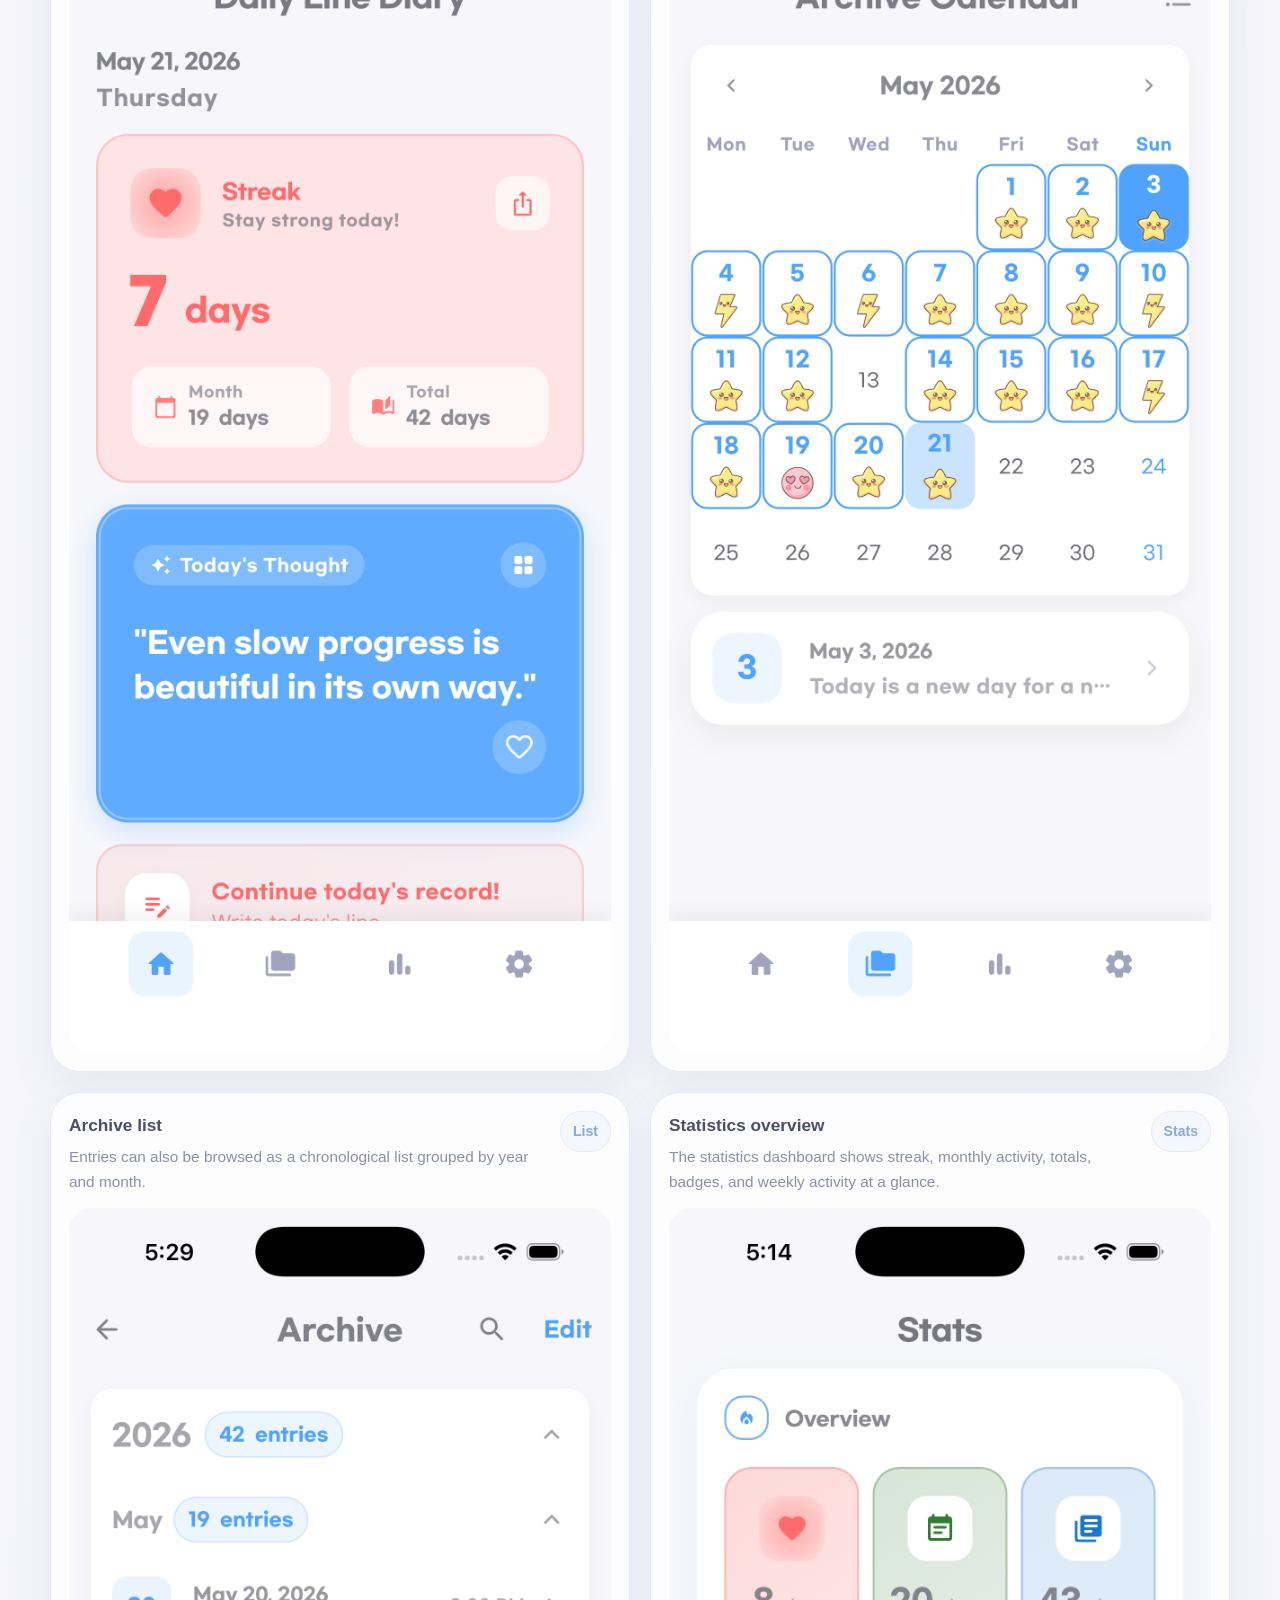
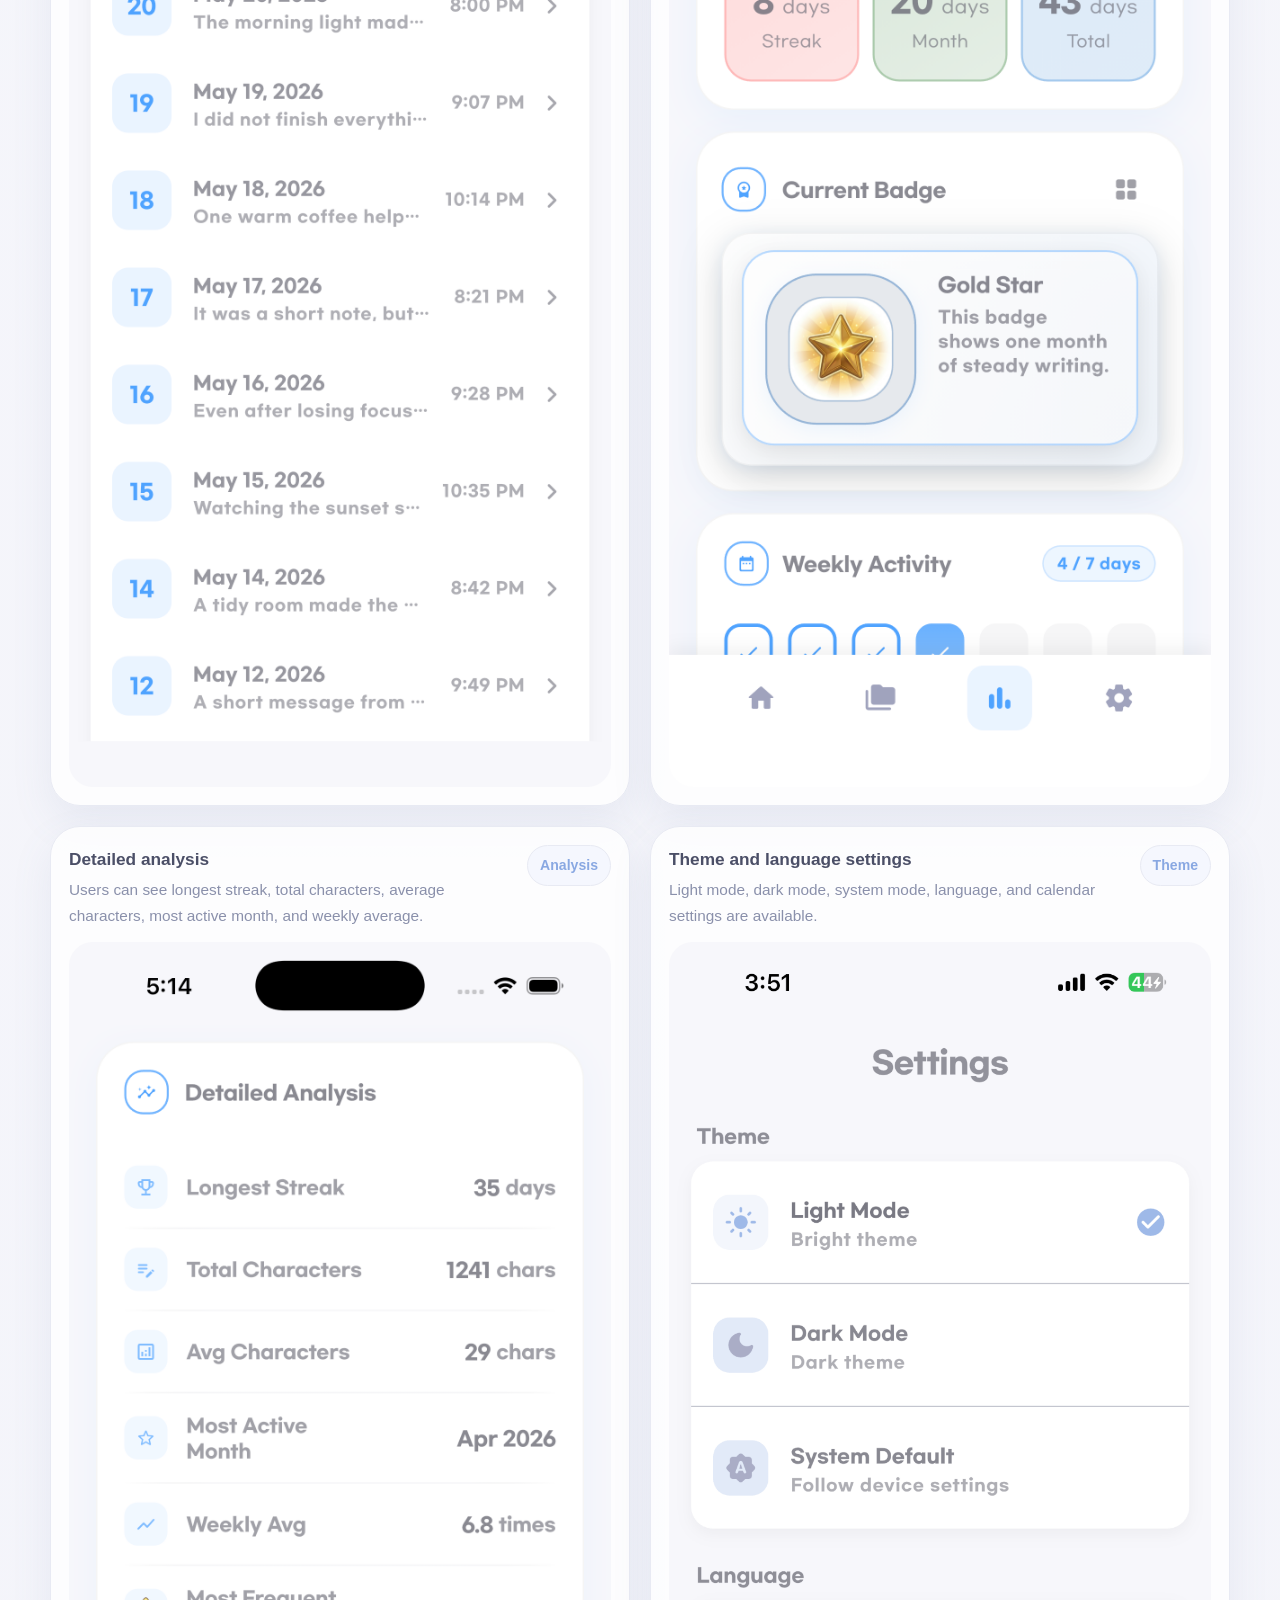
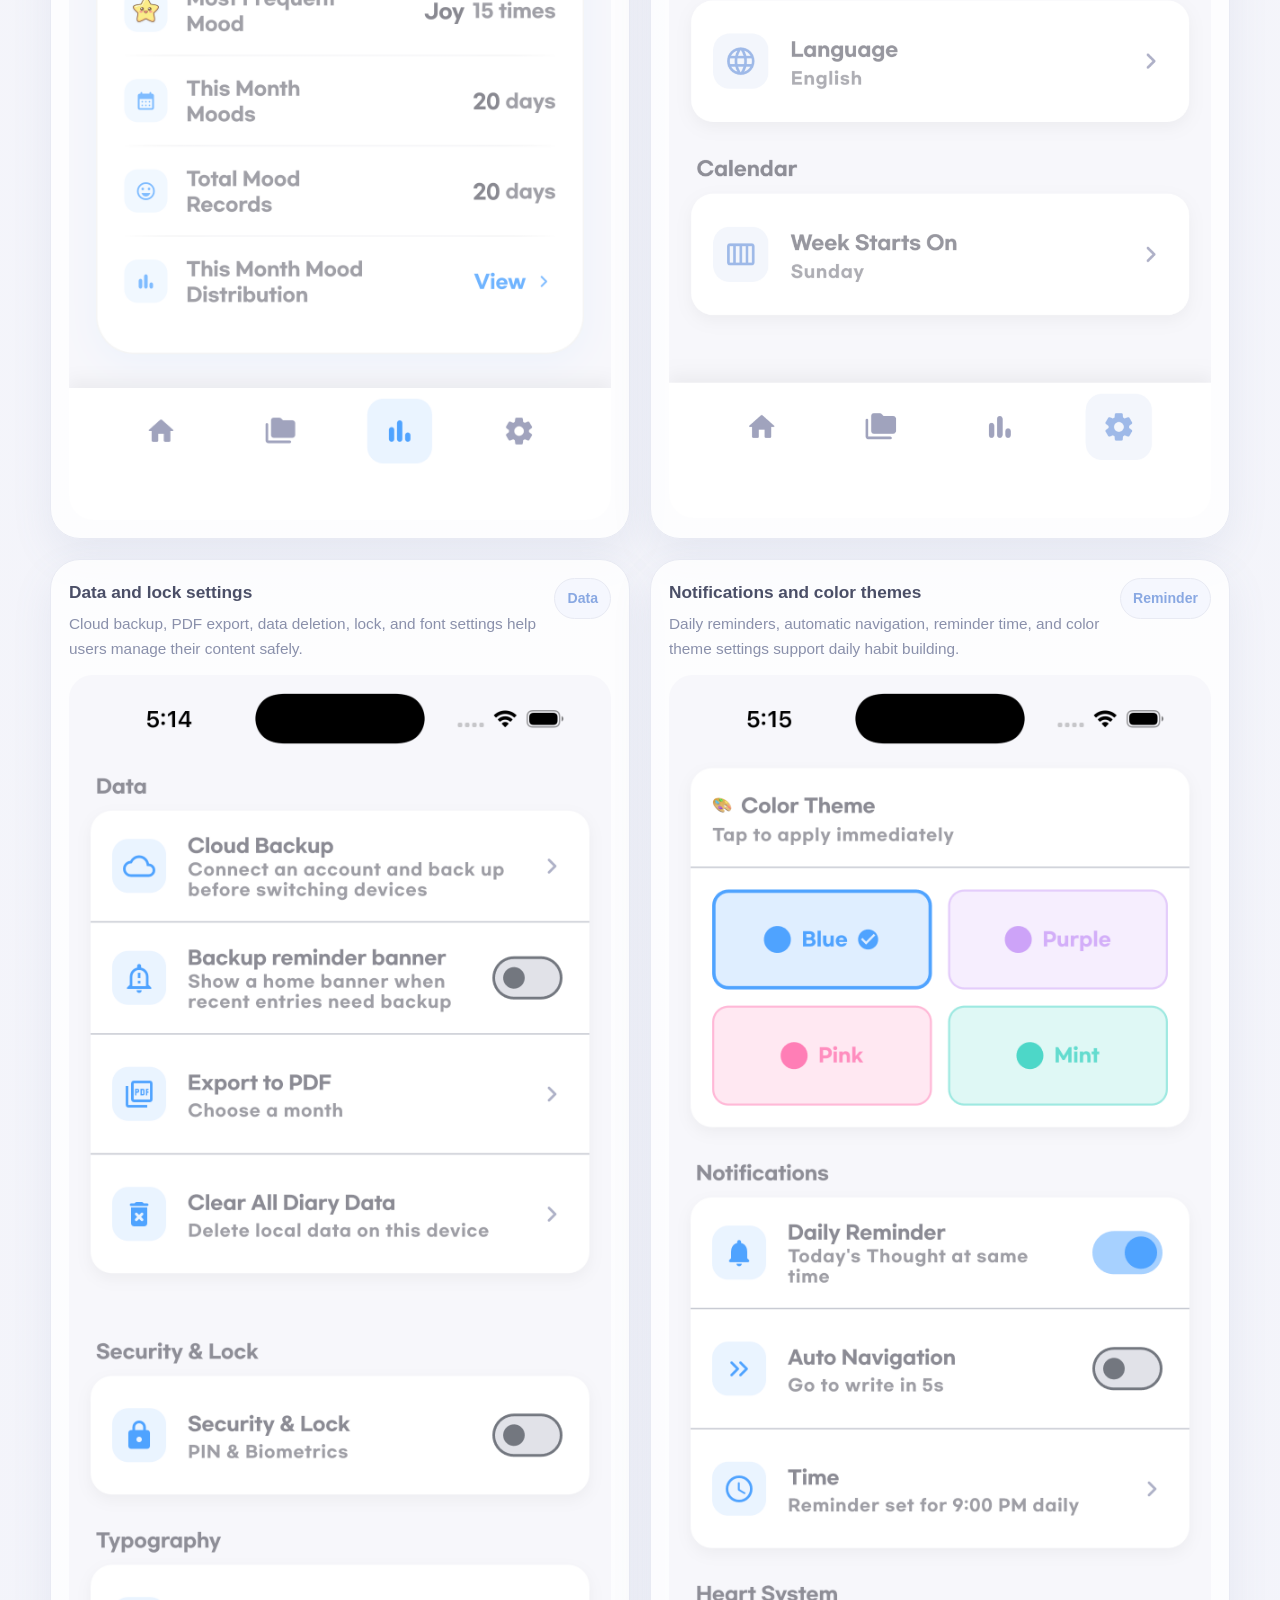
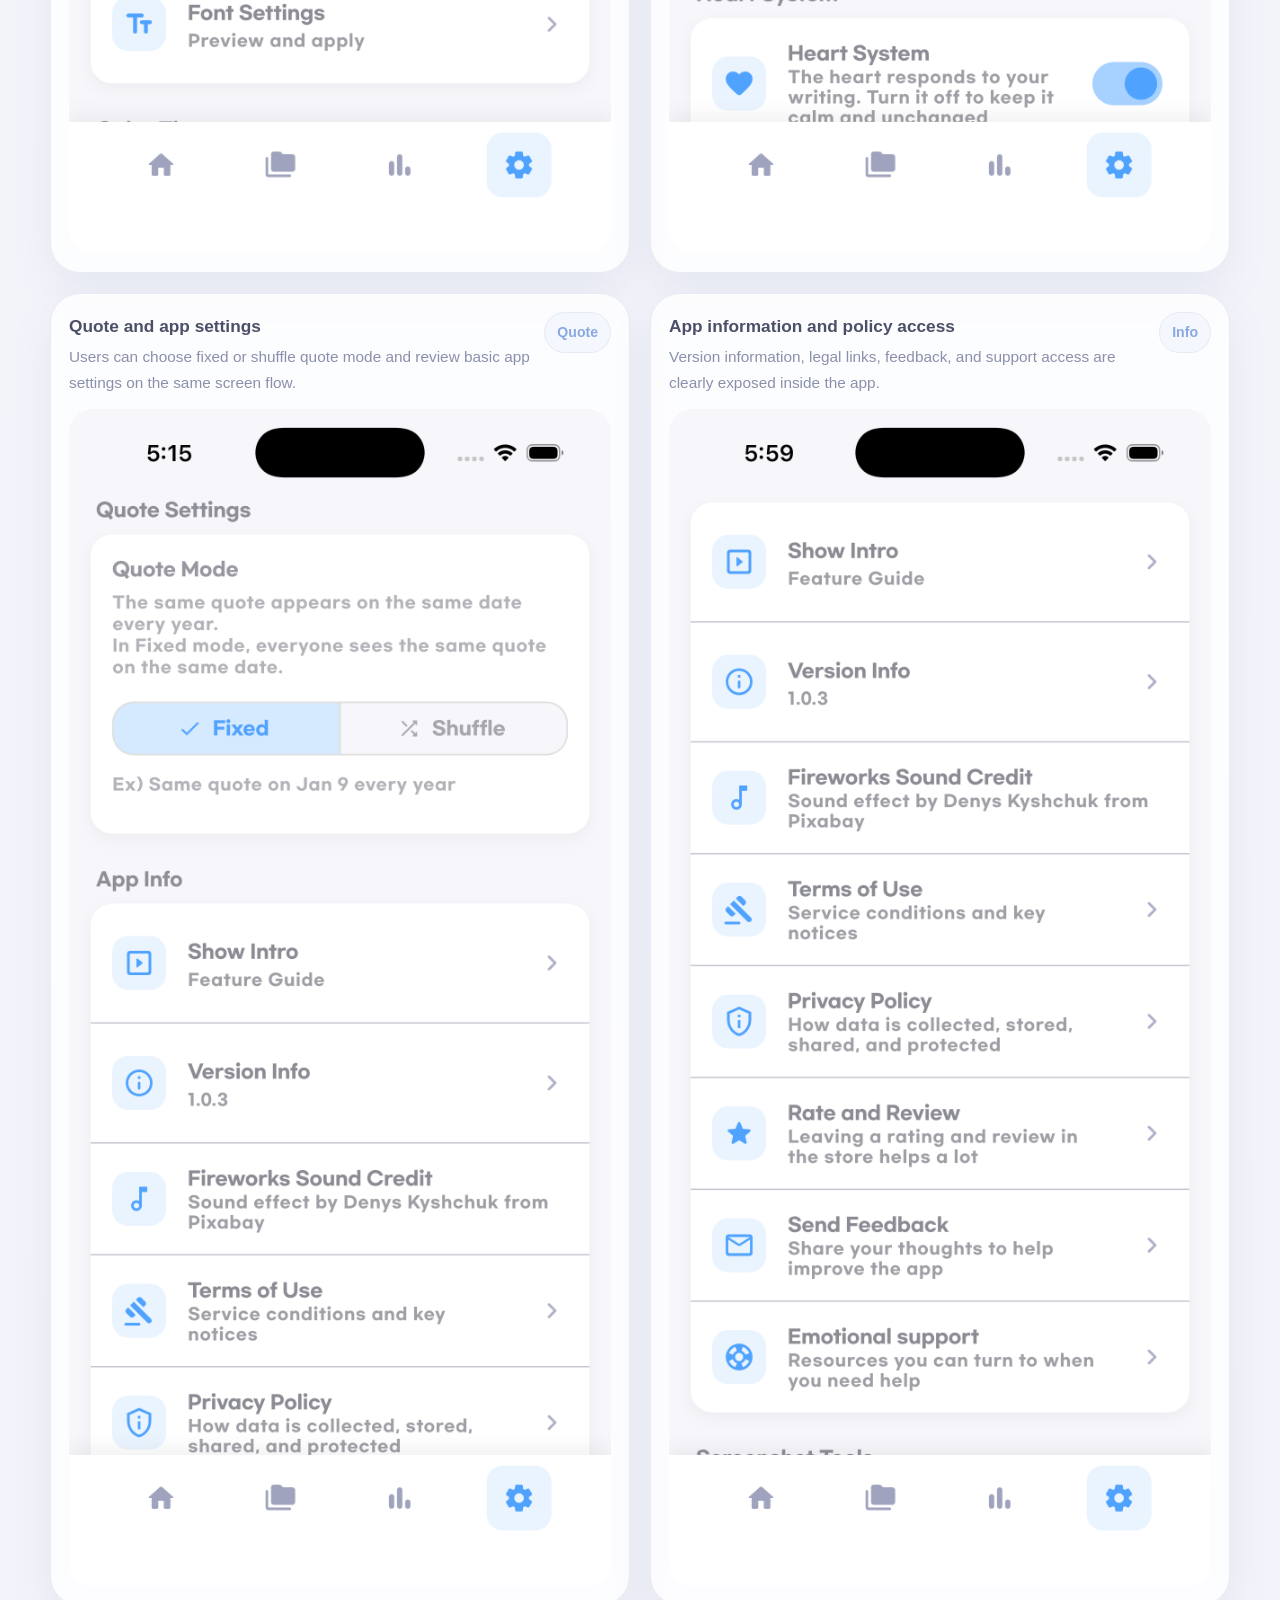
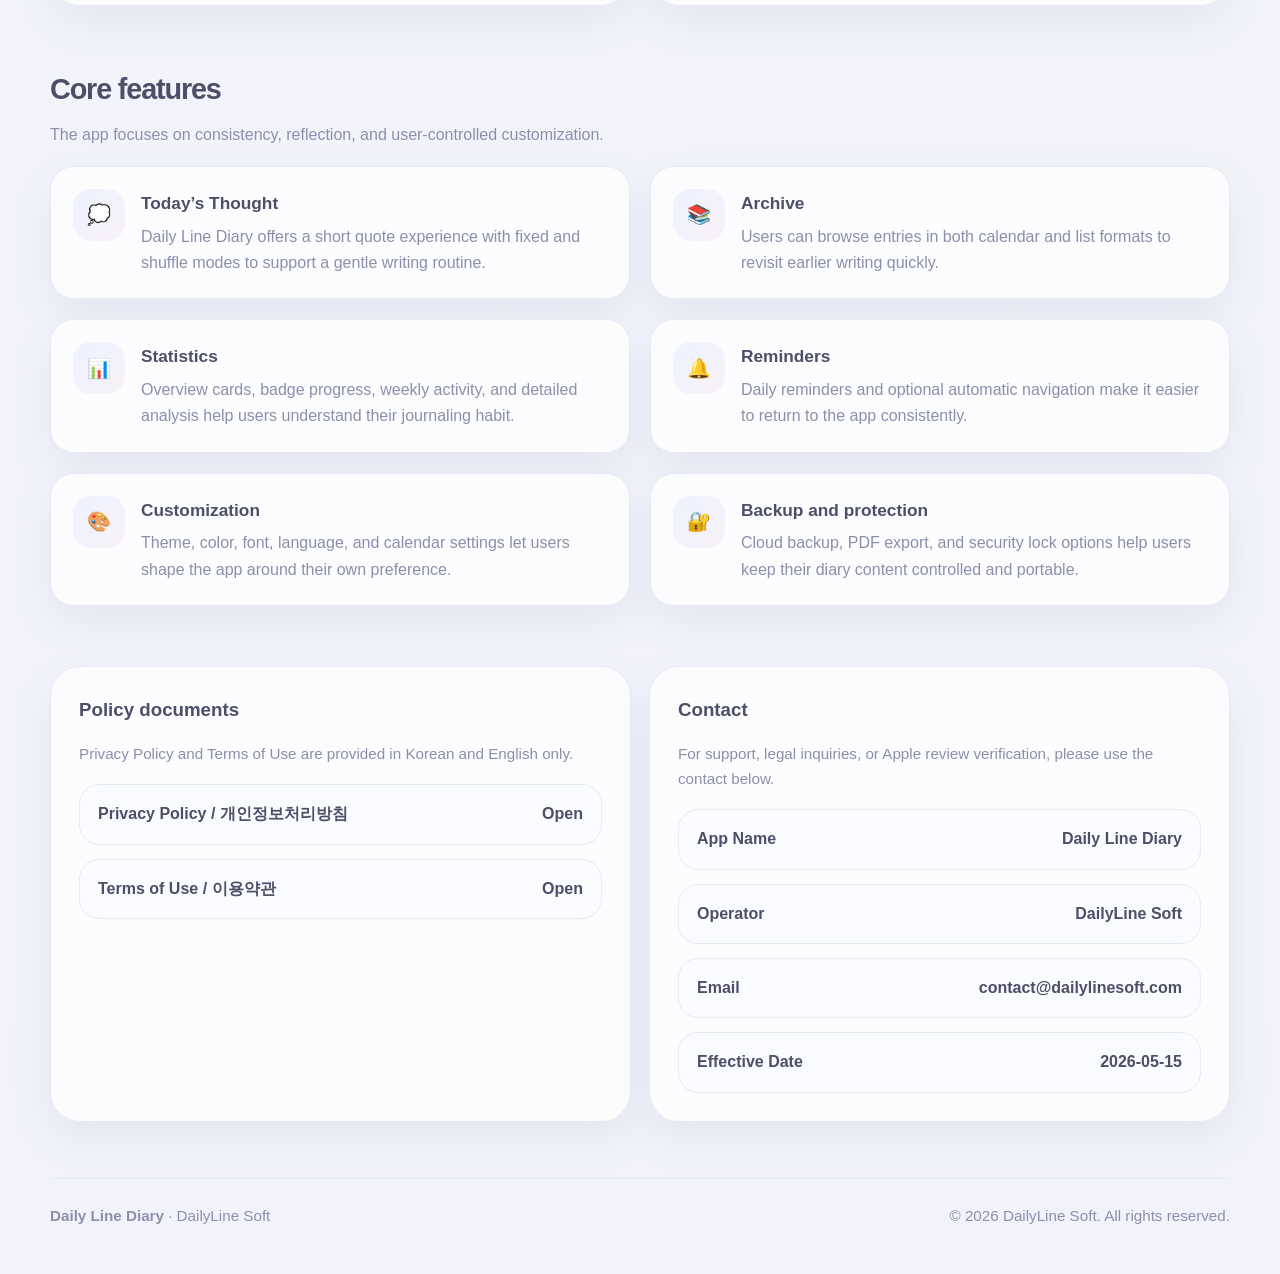
==== commit e96ef103: "Add Bible app link and introduction to homepage" ====
--- a/index.html
+++ b/index.html
@@ -151,6 +151,7 @@
         <span>Daily Line Diary</span>
       </a>
       <nav class="nav-links">
+        <a href="bible/" lang="ko">성경앱</a>
         <a href="#about">About</a>
         <a href="#languages">Languages</a>
         <a href="#screens">Screens</a>
@@ -183,6 +184,16 @@
       </div>
     </section>
 
+    <section aria-labelledby="bible-title" lang="ko">
+      <div class="container">
+        <div class="card info-card">
+          <h2 id="bible-title">성경암송과 묵상</h2>
+          <p>말씀을 외우고, 묵상을 기록하고, 매일 말씀과 함께하는 시간을 만들어 보세요.</p>
+          <div class="hero-actions"><a class="btn primary" href="bible/">성경앱 소개 보기</a><a class="btn" href="bible/privacy.html">성경앱 개인정보처리방침</a></div>
+        </div>
+      </div>
+    </section>
+
     <section id="about">
       <div class="container">
         <div class="section-head">
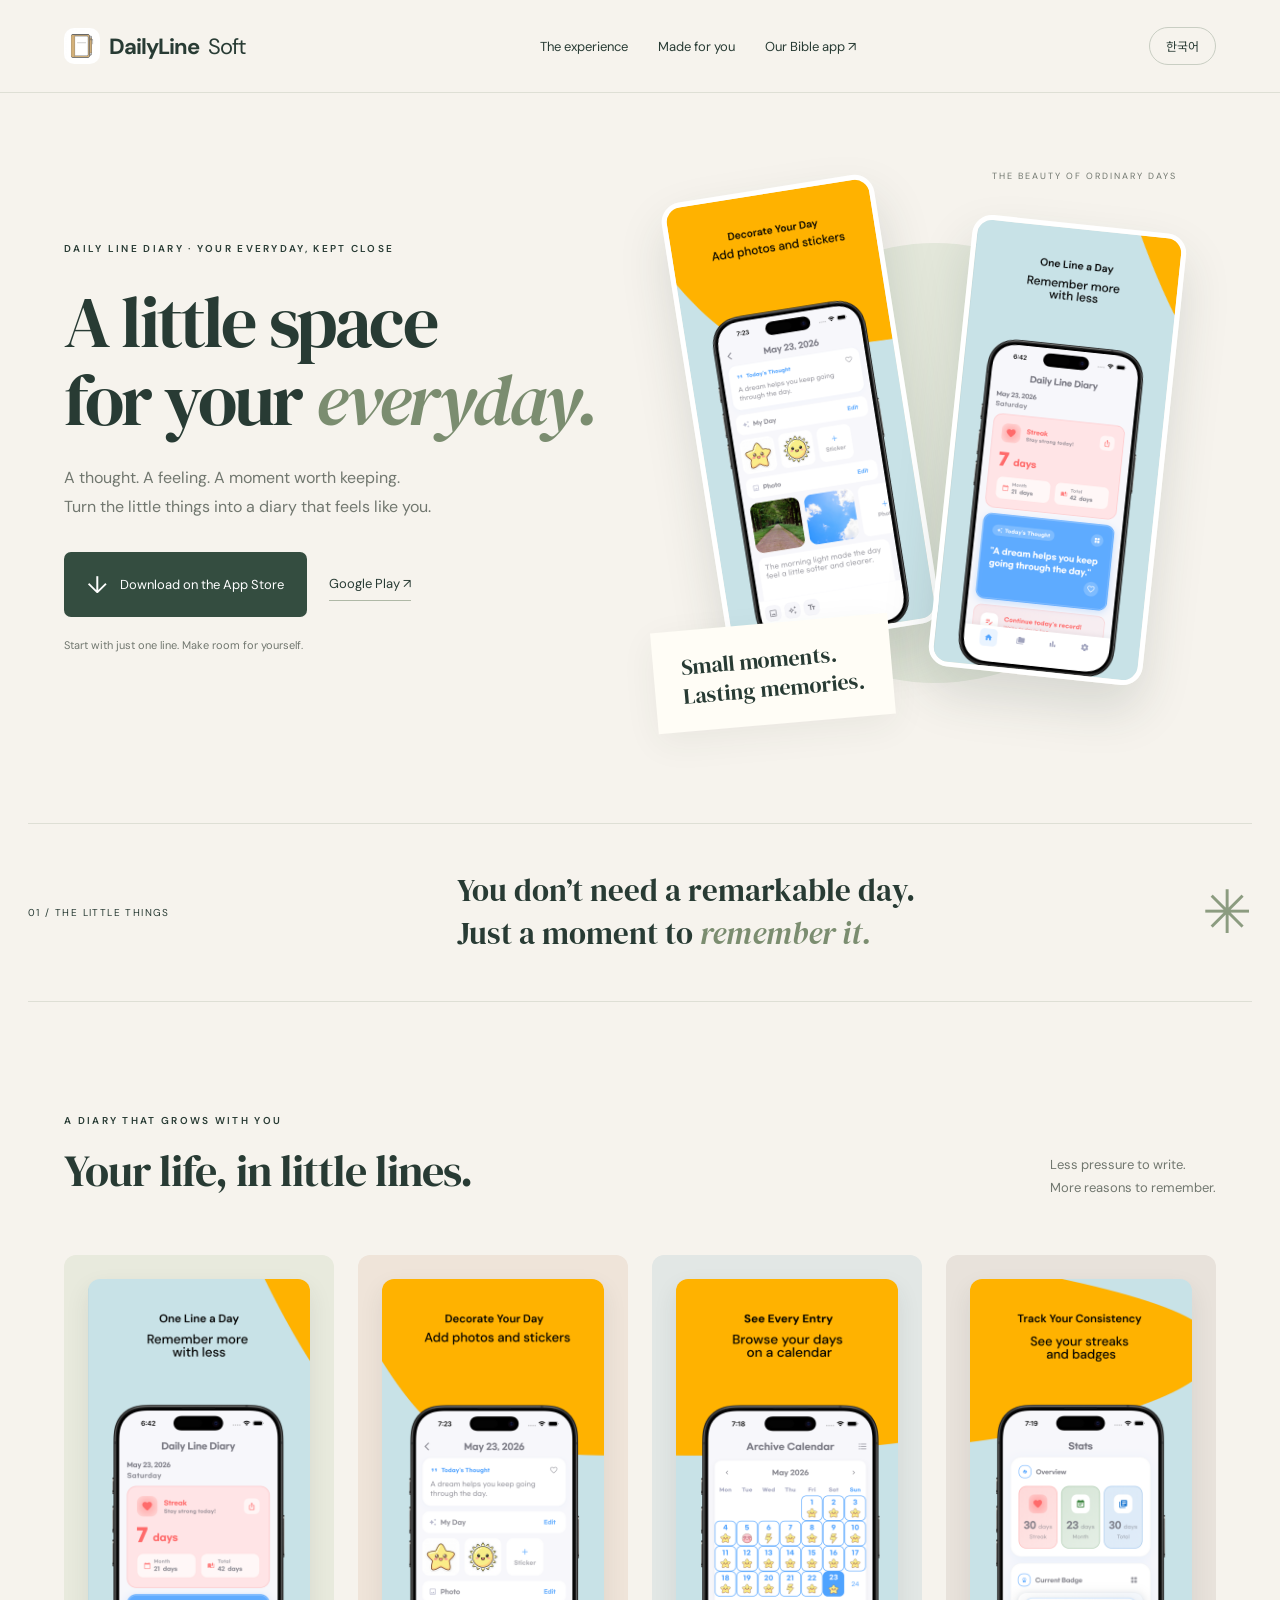
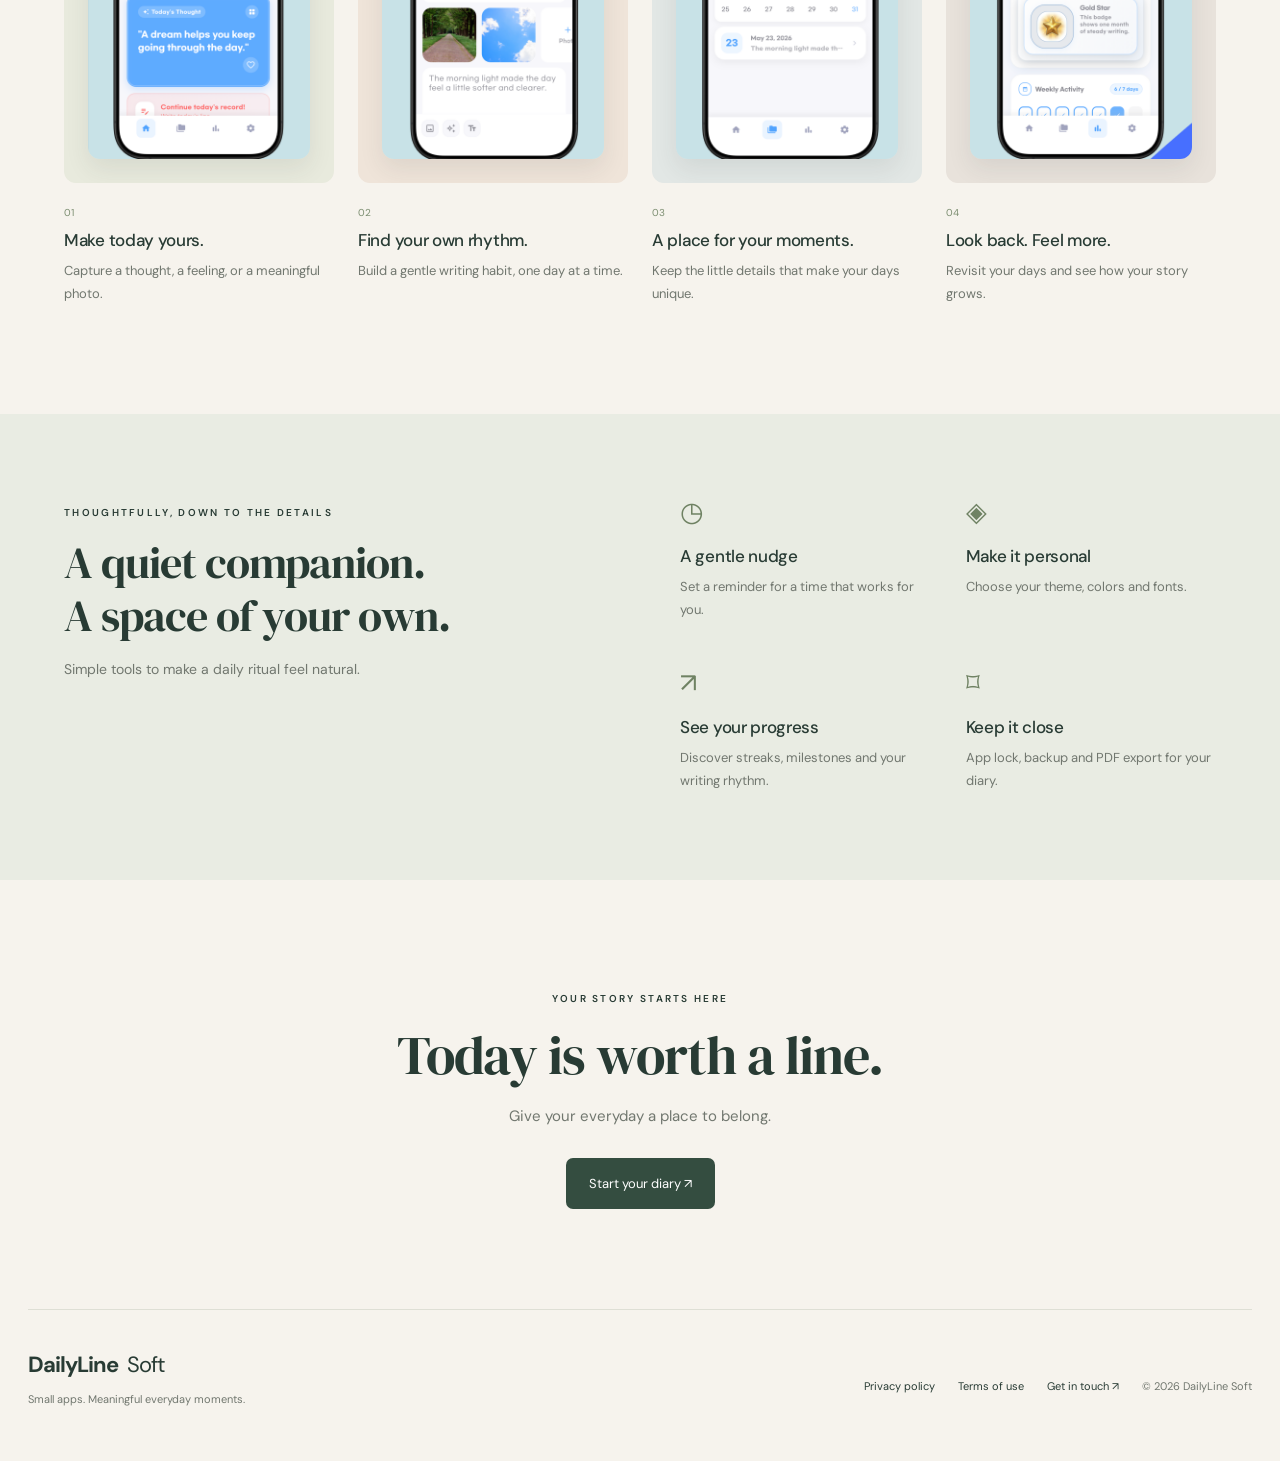
==== commit dbeab527: "Redesign Daily Line homepage with bilingual App Store screenshots" ====
--- a/index.html
+++ b/index.html
@@ -1,350 +1,6 @@
-
-<!DOCTYPE html>
-<html lang="en">
-<head>
-  <meta charset="UTF-8" />
-  <meta name="viewport" content="width=device-width, initial-scale=1.0" />
-  <title>Daily Line Diary | Official Website</title>
-  <meta name="description" content="Daily Line Diary is a warm daily journaling app with daily thoughts, archive, statistics, reminders, themes, backup, export, and multilingual support." />
-  <style>
-    :root{
-      --bg:#f6f6fb;
-      --card:#ffffffcc;
-      --text:#4b4f67;
-      --muted:#8a90ab;
-      --line:#e8eaf3;
-      --blue:#a8c0ec;
-      --blue-deep:#89a8e2;
-      --shadow:0 16px 40px rgba(111, 124, 165, 0.10);
-      --radius:30px;
-      --max:1180px;
-    }
-    *{box-sizing:border-box}
-    html{scroll-behavior:smooth}
-    body{
-      margin:0;
-      font-family:-apple-system,BlinkMacSystemFont,"SF Pro Display","Apple SD Gothic Neo","Pretendard","Segoe UI",sans-serif;
-      color:var(--text);
-      background:linear-gradient(180deg,#f7f7fb 0%,#f2f3fa 100%);
-      line-height:1.65;
-    }
-    a{color:inherit;text-decoration:none}
-    img{display:block;max-width:100%}
-    .container{width:min(var(--max), calc(100% - 32px)); margin:0 auto}
-    .nav{
-      position:sticky; top:0; z-index:50;
-      backdrop-filter: blur(18px);
-      background:rgba(247,247,251,.84);
-      border-bottom:1px solid rgba(232,234,243,.92);
-    }
-    .nav-inner{
-      display:flex; align-items:center; justify-content:space-between;
-      min-height:92px; gap:20px;
-    }
-    .brand{display:flex; align-items:center; gap:14px; font-size:1.15rem; font-weight:800; letter-spacing:-.02em}
-    .brand-mark{
-      width:44px;height:44px;border-radius:16px; display:grid; place-items:center;
-      background:linear-gradient(135deg,#fde8f1,#f5f1ff); box-shadow:var(--shadow); color:#f5c44d;
-      font-size:1rem;
-    }
-    .nav-links{display:flex; align-items:center; gap:10px; flex-wrap:wrap}
-    .nav-links a{
-      padding:12px 16px; border-radius:16px; color:var(--muted); font-weight:700;
-    }
-    .nav-links a:hover{background:#fff; color:var(--text)}
-    .nav-links .cta{
-      padding:14px 22px; background:#fff; border:1px solid var(--line); color:var(--text); box-shadow:var(--shadow)
-    }
-    .hero{padding:58px 0 34px}
-    .hero-grid{display:grid; grid-template-columns:1.02fr .98fr; gap:38px; align-items:center;}
-    .eyebrow{
-      display:inline-flex; align-items:center; gap:8px;
-      padding:10px 16px; border-radius:999px; background:#fff; border:1px solid var(--line);
-      color:var(--blue-deep); font-weight:800; box-shadow:var(--shadow); font-size:.95rem;
-    }
-    h1{
-      margin:18px 0 16px; font-size:clamp(2.8rem,6vw,4.7rem); line-height:1.04; letter-spacing:-.05em;
-    }
-    .hero p{margin:0; color:var(--muted); font-size:1.05rem; max-width:640px;}
-    .hero-actions{display:flex; gap:14px; flex-wrap:wrap; margin-top:28px}
-    .btn{
-      display:inline-flex; align-items:center; justify-content:center;
-      padding:16px 22px; border-radius:18px; font-weight:800; border:1px solid var(--line);
-      background:#fff; box-shadow:var(--shadow);
-    }
-    .btn.primary{background:linear-gradient(135deg,#b9cdf0,#9cb8eb); color:#fff; border:none;}
-    .phone-shell{
-      background:rgba(255,255,255,.72);
-      border:1px solid rgba(232,234,243,.95);
-      border-radius:34px; padding:18px; box-shadow:var(--shadow);
-    }
-    .phone-shell img{border-radius:26px}
-    section{padding:30px 0}
-    .section-head{margin-bottom:18px}
-    .section-head h2{margin:0; font-size:clamp(1.8rem,2vw,2.7rem); letter-spacing:-.04em;}
-    .section-head p{margin:8px 0 0; color:var(--muted)}
-    .grid-2{display:grid; grid-template-columns:1fr 1fr; gap:20px}
-    .grid-3{display:grid; grid-template-columns:repeat(3,1fr); gap:18px}
-    .card{
-      background:var(--card); border:1px solid var(--line); border-radius:var(--radius);
-      box-shadow:var(--shadow);
-    }
-    .info-card{padding:24px}
-    .info-card h3{margin:0 0 8px; font-size:1.14rem}
-    .info-card p{margin:0; color:var(--muted)}
-    .lang-card{padding:24px}
-    .lang-card h3{margin:0 0 10px; font-size:1.15rem}
-    .lang-card p{margin:0; color:var(--muted)}
-    .shot{padding:18px}
-    .shot-head{display:flex; justify-content:space-between; gap:12px; align-items:flex-start; margin-bottom:14px}
-    .shot-head h3{margin:0; font-size:1.08rem}
-    .shot-head p{margin:4px 0 0; color:var(--muted); font-size:.96rem}
-    .tag{
-      flex:0 0 auto; padding:8px 12px; border-radius:999px; background:#f5f7fe;
-      border:1px solid var(--line); color:var(--blue-deep); font-size:.88rem; font-weight:800;
-    }
-    .shot img{border-radius:24px}
-    .feature{
-      display:flex; gap:16px; align-items:flex-start; padding:22px;
-      background:var(--card); border:1px solid var(--line); border-radius:24px; box-shadow:var(--shadow);
-    }
-    .icon{
-      width:52px;height:52px; border-radius:18px; display:grid; place-items:center;
-      background:linear-gradient(135deg,#edf3ff,#f8f1f8); color:var(--blue-deep); font-size:1.2rem; flex:0 0 auto;
-    }
-    .feature h3{margin:0 0 6px; font-size:1.08rem}
-    .feature p{margin:0; color:var(--muted)}
-    .policy-wrap{display:grid; grid-template-columns:1fr 1fr; gap:18px}
-    .policy-box{padding:28px}
-    .policy-box h3{margin:0 0 8px}
-    .small{color:var(--muted); font-size:.95rem}
-    .policy-links{display:grid; gap:14px; margin-top:18px}
-    .policy-link{
-      display:flex; justify-content:space-between; align-items:center; gap:16px;
-      background:#fafbff; border:1px solid var(--line); border-radius:20px; padding:16px 18px; font-weight:800;
-    }
-    .footer{padding:26px 0 46px; color:var(--muted); font-size:.95rem}
-    .footer-inner{
-      padding-top:24px; border-top:1px solid var(--line);
-      display:flex; justify-content:space-between; gap:16px; flex-wrap:wrap;
-    }
-    @media (max-width: 980px){
-      .hero-grid,.grid-2,.grid-3,.policy-wrap{grid-template-columns:1fr}
-      .nav-links{display:none}
-      .hero{padding-top:34px}
-    }
-    @media (max-width: 640px){
-      .container{width:min(var(--max), calc(100% - 20px))}
-      h1{font-size:2.6rem}
-      .btn{width:100%}
-      .hero-actions{flex-direction:column}
-      .info-card,.lang-card,.policy-box{padding:20px}
-      .shot{padding:14px}
-    }
-  </style>
-</head>
-<body>
-  <header class="nav">
-    <div class="container nav-inner">
-      <a class="brand" href="#top">
-        <span class="brand-mark">✨</span>
-        <span>Daily Line Diary</span>
-      </a>
-      <nav class="nav-links">
-        <a href="bible/" lang="ko">성경앱</a>
-        <a href="#about">About</a>
-        <a href="#languages">Languages</a>
-        <a href="#screens">Screens</a>
-        <a href="#policy">Policy</a>
-        <a href="#contact" class="cta">Contact</a>
-      </nav>
-    </div>
-  </header>
-
-  <main id="top">
-    <section class="hero">
-      <div class="container hero-grid">
-        <div>
-          <div class="eyebrow">Official app website for Apple review</div>
-          <h1>Daily Line Diary</h1>
-          <p>
-            Daily Line Diary is a warm daily journaling app designed to help users reflect,
-            record short thoughts, build writing habits, and revisit personal moments
-            through archive and statistics features.
-          </p>
-          <div class="hero-actions">
-            <a class="btn primary" href="#screens">View Screens</a>
-            <a class="btn" href="privacy.html">Privacy Policy</a>
-            <a class="btn" href="terms.html">Terms of Use</a>
-          </div>
-        </div>
-        <div class="phone-shell">
-          <img src="hero_home.png" alt="Daily Line Diary home screen" />
-        </div>
-      </div>
-    </section>
-
-    <section aria-labelledby="bible-title" lang="ko">
-      <div class="container">
-        <div class="card info-card">
-          <h2 id="bible-title">성경암송과 묵상</h2>
-          <p>말씀을 외우고, 묵상을 기록하고, 매일 말씀과 함께하는 시간을 만들어 보세요.</p>
-          <div class="hero-actions"><a class="btn primary" href="bible/">성경앱 소개 보기</a><a class="btn" href="bible/privacy.html">성경앱 개인정보처리방침</a></div>
-        </div>
-      </div>
-    </section>
-
-    <section id="about">
-      <div class="container">
-        <div class="section-head">
-          <h2>About the app</h2>
-          <p>A simple, calm, and customizable diary experience built for daily use.</p>
-        </div>
-        <div class="grid-3">
-          <div class="card info-card">
-            <h3>Write a little every day</h3>
-            <p>Daily Line Diary lowers the pressure of journaling and helps users keep a steady writing habit with short entries and a warm interface.</p>
-          </div>
-          <div class="card info-card">
-            <h3>See your habits clearly</h3>
-            <p>Users can review archive history, streaks, weekly activity, totals, and detailed analysis to understand their writing pattern.</p>
-          </div>
-          <div class="card info-card">
-            <h3>Make it personal</h3>
-            <p>The app includes reminders, themes, font settings, language settings, backup, export, and lock features for a more personal experience.</p>
-          </div>
-        </div>
-      </div>
-    </section>
-
-    <section id="languages">
-      <div class="container">
-        <div class="section-head">
-          <h2>Available in 5 languages</h2>
-          <p>App introduction is provided below in Korean, English, Japanese, neutral Spanish, and Brazilian Portuguese.</p>
-        </div>
-        <div class="grid-2">
-          <div class="card lang-card">
-            <h3>한국어</h3>
-            <p>Daily Line Diary은 매일 글을 쓰는 습관을 자연스럽게 만들어주는 심플하고 감성적인 다이어리 앱입니다. 오늘의 생각, 기록 보관, 통계, 알림, 테마 변경, 백업, PDF 내보내기 기능을 통해 사용자가 자신의 하루를 편안하게 기록할 수 있도록 돕습니다.</p>
-          </div>
-          <div class="card lang-card">
-            <h3>English</h3>
-            <p>Daily Line Diary is a simple and thoughtful diary app that helps users build a daily writing habit. It includes today’s thought, archive, statistics, reminders, themes, backup, and PDF export so users can keep their daily moments in one calm place.</p>
-          </div>
-          <div class="card lang-card">
-            <h3>日本語</h3>
-            <p>Daily Line Diaryは、毎日の書く習慣をやさしく支えるシンプルな日記アプリです。今日のメッセージ、アーカイブ、統計、通知、テーマ変更、バックアップ、PDF書き出し機能を通して、日々の記録を心地よく残せます。</p>
-          </div>
-          <div class="card lang-card">
-            <h3>Español</h3>
-            <p>Daily Line Diary es una aplicación de diario simple y agradable que ayuda a crear el hábito de escribir cada día. Incluye pensamiento del día, archivo, estadísticas, recordatorios, temas, copia de seguridad y exportación en PDF para guardar los momentos diarios de forma cómoda y clara.</p>
-          </div>
-          <div class="card lang-card">
-            <h3>Português (Brasil)</h3>
-            <p>Daily Line Diary é um aplicativo de diário simples e acolhedor que ajuda você a criar o hábito de escrever todos os dias. Ele oferece pensamento do dia, arquivo, estatísticas, lembretes, temas, backup e exportação em PDF para guardar seus momentos com tranquilidade.</p>
-          </div>
-        </div>
-      </div>
-    </section>
-
-    <section id="screens">
-      <div class="container">
-        <div class="section-head">
-          <h2>App screens</h2>
-          <p>Each section below pairs a feature explanation with real in-app screenshots.</p>
-        </div>
-        <div class="grid-2">
-          <article class="card shot">
-            <div class="shot-head"><div><h3>Home and Today’s Thought</h3><p>The home screen highlights the daily quote and current streak in a soft, friendly layout.</p></div><span class="tag">Home</span></div>
-            <img src="hero_home.png" alt="Home screen" />
-          </article>
-          <article class="card shot">
-            <div class="shot-head"><div><h3>Archive calendar</h3><p>Users can review saved entries by date with a simple monthly archive calendar.</p></div><span class="tag">Archive</span></div>
-            <img src="archive_calendar.png" alt="Archive calendar screen" />
-          </article>
-          <article class="card shot">
-            <div class="shot-head"><div><h3>Archive list</h3><p>Entries can also be browsed as a chronological list grouped by year and month.</p></div><span class="tag">List</span></div>
-            <img src="archive_list.png" alt="Archive list screen" />
-          </article>
-          <article class="card shot">
-            <div class="shot-head"><div><h3>Statistics overview</h3><p>The statistics dashboard shows streak, monthly activity, totals, badges, and weekly activity at a glance.</p></div><span class="tag">Stats</span></div>
-            <img src="stats_main.png" alt="Statistics overview screen" />
-          </article>
-          <article class="card shot">
-            <div class="shot-head"><div><h3>Detailed analysis</h3><p>Users can see longest streak, total characters, average characters, most active month, and weekly average.</p></div><span class="tag">Analysis</span></div>
-            <img src="stats_detail.png" alt="Detailed analysis screen" />
-          </article>
-          <article class="card shot">
-            <div class="shot-head"><div><h3>Theme and language settings</h3><p>Light mode, dark mode, system mode, language, and calendar settings are available.</p></div><span class="tag">Theme</span></div>
-            <img src="settings_theme.png" alt="Theme settings screen" />
-          </article>
-          <article class="card shot">
-            <div class="shot-head"><div><h3>Data and lock settings</h3><p>Cloud backup, PDF export, data deletion, lock, and font settings help users manage their content safely.</p></div><span class="tag">Data</span></div>
-            <img src="settings_data.png" alt="Data settings screen" />
-          </article>
-          <article class="card shot">
-            <div class="shot-head"><div><h3>Notifications and color themes</h3><p>Daily reminders, automatic navigation, reminder time, and color theme settings support daily habit building.</p></div><span class="tag">Reminder</span></div>
-            <img src="settings_notifications.png" alt="Notification settings screen" />
-          </article>
-          <article class="card shot">
-            <div class="shot-head"><div><h3>Quote and app settings</h3><p>Users can choose fixed or shuffle quote mode and review basic app settings on the same screen flow.</p></div><span class="tag">Quote</span></div>
-            <img src="settings_quote.png" alt="Quote settings screen" />
-          </article>
-          <article class="card shot">
-            <div class="shot-head"><div><h3>App information and policy access</h3><p>Version information, legal links, feedback, and support access are clearly exposed inside the app.</p></div><span class="tag">Info</span></div>
-            <img src="settings_info.png" alt="App info screen" />
-          </article>
-        </div>
-      </div>
-    </section>
-
-    <section>
-      <div class="container">
-        <div class="section-head">
-          <h2>Core features</h2>
-          <p>The app focuses on consistency, reflection, and user-controlled customization.</p>
-        </div>
-        <div class="grid-2">
-          <div class="feature"><div class="icon">💭</div><div><h3>Today’s Thought</h3><p>Daily Line Diary offers a short quote experience with fixed and shuffle modes to support a gentle writing routine.</p></div></div>
-          <div class="feature"><div class="icon">📚</div><div><h3>Archive</h3><p>Users can browse entries in both calendar and list formats to revisit earlier writing quickly.</p></div></div>
-          <div class="feature"><div class="icon">📊</div><div><h3>Statistics</h3><p>Overview cards, badge progress, weekly activity, and detailed analysis help users understand their journaling habit.</p></div></div>
-          <div class="feature"><div class="icon">🔔</div><div><h3>Reminders</h3><p>Daily reminders and optional automatic navigation make it easier to return to the app consistently.</p></div></div>
-          <div class="feature"><div class="icon">🎨</div><div><h3>Customization</h3><p>Theme, color, font, language, and calendar settings let users shape the app around their own preference.</p></div></div>
-          <div class="feature"><div class="icon">🔐</div><div><h3>Backup and protection</h3><p>Cloud backup, PDF export, and security lock options help users keep their diary content controlled and portable.</p></div></div>
-        </div>
-      </div>
-    </section>
-
-    <section id="policy">
-      <div class="container policy-wrap">
-        <div class="card policy-box">
-          <h3>Policy documents</h3>
-          <p class="small">Privacy Policy and Terms of Use are provided in Korean and English only.</p>
-          <div class="policy-links">
-            <a class="policy-link" href="privacy.html"><span>Privacy Policy / 개인정보처리방침</span><span>Open</span></a>
-            <a class="policy-link" href="terms.html"><span>Terms of Use / 이용약관</span><span>Open</span></a>
-          </div>
-        </div>
-        <div class="card policy-box" id="contact">
-          <h3>Contact</h3>
-          <p class="small">For support, legal inquiries, or Apple review verification, please use the contact below.</p>
-          <div class="policy-links">
-            <div class="policy-link"><span>App Name</span><span>Daily Line Diary</span></div>
-            <div class="policy-link"><span>Operator</span><span>DailyLine Soft</span></div>
-            <div class="policy-link"><span>Email</span><span>contact@dailylinesoft.com</span></div>
-            <div class="policy-link"><span>Effective Date</span><span>2026-05-15</span></div>
-          </div>
-        </div>
-      </div>
-    </section>
-  </main>
-
-  <footer class="footer">
-    <div class="container footer-inner">
-      <div><strong>Daily Line Diary</strong> · DailyLine Soft</div>
-      <div>© 2026 DailyLine Soft. All rights reserved.</div>
-    </div>
-  </footer>
-</body>
-</html>
+<!doctype html>
+<html lang="en"><head><meta charset="utf-8"><meta name="viewport" content="width=device-width,initial-scale=1"><meta name="description" content="A little space for your everyday. Capture your thoughts, moods and memories with Daily Line Diary."><meta name="theme-color" content="#f6f3ed"><title>Daily Line Diary — A little space for your everyday</title><link rel="icon" href="assets/app-icon.jpg"><link rel="stylesheet" href="style.css"></head>
+<body><header><a class="brand" href="#"><img src="assets/app-icon.jpg" alt="" width="36" height="36">DailyLine<span>Soft</span></a><nav aria-label="Main navigation"><a href="#experience" data-en="The experience" data-ko="앱 소개">The experience</a><a href="#details" data-en="Made for you" data-ko="주요 기능">Made for you</a><a href="bible/" data-en="Our Bible app ↗" data-ko="성경앱 ↗">Our Bible app ↗</a></nav><button id="language" aria-label="Switch to Korean">한국어</button></header>
+<main><section class="hero"><div class="hero-copy"><p class="eyebrow" data-en="DAILY LINE DIARY · YOUR EVERYDAY, KEPT CLOSE" data-ko="DAILY LINE DIARY · 매일의 소중한 기록">DAILY LINE DIARY · YOUR EVERYDAY, KEPT CLOSE</p><h1 data-en="A little space<br>for your <em>everyday.</em>" data-ko="나의 하루를 위한<br><em>작고 다정한 공간.</em>">A little space<br>for your <em>everyday.</em></h1><p class="intro" data-en="A thought. A feeling. A moment worth keeping.<br>Turn the little things into a diary that feels like you." data-ko="문득 떠오른 생각, 오늘의 기분, 간직하고 싶은 순간.<br>작은 기록으로 나만의 이야기를 만들어 보세요.">A thought. A feeling. A moment worth keeping.<br>Turn the little things into a diary that feels like you.</p><div class="downloads"><a class="primary" href="https://apps.apple.com/app/id6759102844"><span class="store-icon">↓</span><span data-en="Download on the App Store" data-ko="App Store에서 다운로드">Download on the App Store</span></a><a class="secondary" href="https://play.google.com/store/apps/details?id=com.donghyun.dailyline">Google Play ↗</a></div><p class="small" data-en="Start with just one line. Make room for yourself." data-ko="하루 한 줄부터, 나를 위한 시간을 시작하세요.">Start with just one line. Make room for yourself.</p></div><div class="hero-art"><div class="orbit"></div><span class="art-label">THE BEAUTY OF ORDINARY DAYS</span><img class="hero-screen back" src="assets/screen-en-2.png" alt="Daily Line Diary screenshot" data-screen="2"><img class="hero-screen front" src="assets/screen-en-1.png" alt="Daily Line Diary screenshot" data-screen="1"><div class="note" data-en="Small moments.<br>Lasting memories." data-ko="작은 순간이<br>오래 남는 기억으로.">Small moments.<br>Lasting memories.</div></div></section>
+<section class="manifesto"><span>01 / THE LITTLE THINGS</span><p data-en="You don’t need a remarkable day.<br>Just a moment to <em>remember it.</em>" data-ko="특별한 하루가 아니어도 괜찮아요.<br>잠시 멈추고 <em>기록해 보세요.</em>">You don’t need a remarkable day.<br>Just a moment to <em>remember it.</em></p><span class="asterisk">✳</span></section>
+<section id="experience" class="experience"><div class="section-heading"><div><p class="eyebrow" data-en="A DIARY THAT GROWS WITH YOU" data-ko="당신과 함께 쌓이는 일기">A DIARY THAT GROWS WITH YOU</p><h2 data-en="Your life, in little lines." data-ko="한 줄씩 쌓이는 나의 이야기.">Your life, in little lines.</h2></div><p data-en="Less pressure to write.<br>More reasons to remember." data-ko="길게 쓰지 않아도 충분해요.<br>기억하고 싶은 나의 하루를 담아보세요.">Less pressure to write.<br>More reasons to remember.</p></div><div class="screens"><article class="screen-card"><div class="screen-wrap"><img src="assets/screen-en-1.png" alt="Daily Line Diary official App Store screenshot 1" data-screen="1" loading="lazy"></div><span class="number">01</span><h3 data-en="Make today yours." data-ko="오늘을 나답게.">Make today yours.</h3><p data-en="Capture a thought, a feeling, or a meaningful photo." data-ko="생각과 기분, 소중한 사진을 담아보세요.">Capture a thought, a feeling, or a meaningful photo.</p></article><article class="screen-card"><div class="screen-wrap"><img src="assets/screen-en-2.png" alt="Daily Line Diary official App Store screenshot 2" data-screen="2" loading="lazy"></div><span class="number">02</span><h3 data-en="Find your own rhythm." data-ko="나만의 속도로.">Find your own rhythm.</h3><p data-en="Build a gentle writing habit, one day at a time." data-ko="하루하루 부담 없이 기록하는 습관을 만들어 보세요.">Build a gentle writing habit, one day at a time.</p></article><article class="screen-card"><div class="screen-wrap"><img src="assets/screen-en-3.png" alt="Daily Line Diary official App Store screenshot 3" data-screen="3" loading="lazy"></div><span class="number">03</span><h3 data-en="A place for your moments." data-ko="순간을 모아두는 공간.">A place for your moments.</h3><p data-en="Keep the little details that make your days unique." data-ko="나의 하루를 특별하게 만드는 작은 순간들을 간직하세요.">Keep the little details that make your days unique.</p></article><article class="screen-card"><div class="screen-wrap"><img src="assets/screen-en-4.png" alt="Daily Line Diary official App Store screenshot 4" data-screen="4" loading="lazy"></div><span class="number">04</span><h3 data-en="Look back. Feel more." data-ko="돌아보며 발견하는 나.">Look back. Feel more.</h3><p data-en="Revisit your days and see how your story grows." data-ko="지난 기록을 돌아보며 쌓여가는 이야기를 만나보세요.">Revisit your days and see how your story grows.</p></article></div></section><section id="details" class="details"><div class="details-title"><p class="eyebrow" data-en="THOUGHTFULLY, DOWN TO THE DETAILS" data-ko="작은 부분까지 세심하게">THOUGHTFULLY, DOWN TO THE DETAILS</p><h2 data-en="A quiet companion.<br>A space of your own." data-ko="조용한 동반자.<br>온전히 나만의 공간.">A quiet companion.<br>A space of your own.</h2><p data-en="Simple tools to make a daily ritual feel natural." data-ko="기록하는 시간이 자연스러운 일상이 되도록.">Simple tools to make a daily ritual feel natural.</p></div><div class="feature-grid"><article><span class="feature-icon">◷</span><h3 data-en="A gentle nudge" data-ko="다정한 알림">A gentle nudge</h3><p data-en="Set a reminder for a time that works for you." data-ko="나에게 맞는 시간에 기록할 수 있도록 알림을 설정하세요.">Set a reminder for a time that works for you.</p></article><article><span class="feature-icon">◈</span><h3 data-en="Make it personal" data-ko="나만의 분위기">Make it personal</h3><p data-en="Choose your theme, colors and fonts." data-ko="테마와 색상, 글꼴로 나만의 공간을 꾸며보세요.">Choose your theme, colors and fonts.</p></article><article><span class="feature-icon">↗</span><h3 data-en="See your progress" data-ko="쌓여가는 기록">See your progress</h3><p data-en="Discover streaks, milestones and your writing rhythm." data-ko="연속 기록과 성취를 통해 나의 기록 습관을 돌아보세요.">Discover streaks, milestones and your writing rhythm.</p></article><article><span class="feature-icon">⌑</span><h3 data-en="Keep it close" data-ko="소중하게 간직하기">Keep it close</h3><p data-en="App lock, backup and PDF export for your diary." data-ko="앱 잠금과 백업, PDF 내보내기로 일기를 간직하세요.">App lock, backup and PDF export for your diary.</p></article></div></section><section class="closing"><p class="eyebrow">YOUR STORY STARTS HERE</p><h2 data-en="Today is worth a line." data-ko="오늘도, 기록할 가치가 있어요.">Today is worth a line.</h2><p data-en="Give your everyday a place to belong." data-ko="나의 하루가 머물 곳을 만들어 주세요.">Give your everyday a place to belong.</p><a class="primary" href="https://apps.apple.com/app/id6759102844" data-en="Start your diary ↗" data-ko="나의 일기 시작하기 ↗">Start your diary ↗</a></section></main><footer><div><a class="brand" href="#">DailyLine<span>Soft</span></a><p data-en="Small apps. Meaningful everyday moments." data-ko="작은 앱으로 만드는 의미 있는 일상.">Small apps. Meaningful everyday moments.</p></div><div class="footer-links"><a href="privacy.html" data-en="Privacy policy" data-ko="개인정보처리방침">Privacy policy</a><a href="terms.html" data-en="Terms of use" data-ko="이용약관">Terms of use</a><a href="mailto:contact@dailylinesoft.com" data-en="Get in touch ↗" data-ko="문의하기 ↗">Get in touch ↗</a><small>© 2026 DailyLine Soft</small></div></footer><script src="site.js"></script></body></html>
--- a/style.css
+++ b/style.css
@@ -0,0 +1,2 @@
+@import url('https://fonts.googleapis.com/css2?family=DM+Sans:wght@400;500;600;700&family=DM+Serif+Display:ital@0;1&family=Noto+Sans+KR:wght@400;500;600;700&display=swap');
+:root{--paper:#f6f3ed;--ink:#283b34;--muted:#71776f;--line:#dedfd5;--green:#344d40}*{box-sizing:border-box}html{scroll-behavior:smooth;scroll-padding-top:85px}body{margin:0;background:var(--paper);color:var(--ink);font-family:'DM Sans','Noto Sans KR',sans-serif;-webkit-font-smoothing:antialiased}a{color:inherit;text-decoration:none}button{font:inherit}a:focus-visible,button:focus-visible{outline:3px solid #aa6c34;outline-offset:5px}header{max-width:1360px;margin:auto;padding:27px 5%;display:flex;align-items:center;justify-content:space-between;border-bottom:1px solid var(--line);gap:20px}.brand{display:flex;align-items:center;gap:9px;font-size:22px;font-weight:700;letter-spacing:-1px}.brand span{font-weight:400}.brand img{border-radius:10px}nav{display:flex;gap:30px;font-size:13px}nav a:hover,.footer-links a:hover{text-decoration:underline}#language{background:transparent;border:1px solid #c9cec3;border-radius:25px;padding:9px 16px;cursor:pointer;color:var(--ink);font-size:12px}.hero{max-width:1360px;margin:auto;display:grid;grid-template-columns:1.05fr 1fr;min-height:730px;align-items:center;padding:55px 5% 75px;overflow:hidden}.eyebrow{font-size:10px;letter-spacing:2.3px;font-weight:600;line-height:1.8}h1,h2,.manifesto p,.note{font-family:'DM Serif Display','Noto Sans KR',serif;font-weight:400}h1{font-size:clamp(48px,5.6vw,81px);line-height:1.09;letter-spacing:-2.8px;margin:25px 0}em{font-weight:400;color:#7b8d70}p{line-height:1.8}.intro{font-size:16px;color:var(--muted);margin:24px 0 30px}.downloads{display:flex;align-items:center;gap:22px;flex-wrap:wrap}.primary{display:inline-flex;align-items:center;justify-content:center;gap:12px;background:var(--green);color:#fff;padding:17px 23px;border-radius:7px;font-size:13px;transition:background .2s,transform .2s}.primary:hover{background:#20382b;transform:translateY(-2px)}.secondary{font-size:13px;border-bottom:1px solid #afb8a6;padding:8px 0}.store-icon{font-size:24px}.small{font-size:11px;color:var(--muted);margin-top:19px}.hero-art{position:relative;min-height:580px;display:flex;align-items:center;justify-content:center}.orbit{width:440px;height:440px;background:#e4e8db;border-radius:50%;position:absolute;top:85px}.hero-screen{position:absolute;width:215px;border-radius:20px;box-shadow:0 25px 50px #283b3426;border:5px solid #fff}.front{transform:rotate(6deg);right:9%;top:65px;z-index:2}.back{transform:rotate(-9deg);left:7%;top:28px;z-index:1}.art-label{position:absolute;right:7%;top:12px;letter-spacing:2px;font-size:9px;color:var(--muted)}.note{position:absolute;left:0;bottom:14px;background:#fffdf6;padding:22px 28px;box-shadow:0 10px 35px #283b3410;transform:rotate(-5deg);font-size:22px;line-height:1.3;z-index:3}.manifesto{border-top:1px solid var(--line);border-bottom:1px solid var(--line);max-width:1224px;margin:auto;display:flex;justify-content:space-between;align-items:center;padding:45px 0;gap:24px}.manifesto>span:first-child{font-size:10px;letter-spacing:1.4px}.manifesto p{font-size:31px;line-height:1.4;margin:0}.asterisk{font-size:60px;color:#8c9c80}.experience{max-width:1360px;margin:auto;padding:100px 5%}.section-heading{display:flex;justify-content:space-between;align-items:flex-end;gap:25px;margin-bottom:42px}h2{font-size:44px;line-height:1.2;letter-spacing:-1px;margin:15px 0}.section-heading>p{font-size:13px;color:var(--muted)}.screens{display:grid;grid-template-columns:repeat(4,1fr);gap:24px}.screen-wrap{padding:24px;background:#e8eadd;border-radius:12px;overflow:hidden}.screen-card:nth-child(2) .screen-wrap{background:#efe4d9}.screen-card:nth-child(3) .screen-wrap{background:#e2e7e5}.screen-card:nth-child(4) .screen-wrap{background:#e8e2db}.screen-wrap img{display:block;width:100%;height:auto;border-radius:12px;box-shadow:0 10px 25px #283b3417;transition:transform .3s}.screen-card:hover img{transform:translateY(-5px)}.number{display:block;margin:23px 0 10px;font-size:10px;color:#7b8d70}h3{font-size:17px;font-weight:500;letter-spacing:-.3px;margin:8px 0}.screen-card p,.feature-grid p{font-size:13px;color:var(--muted);margin:8px 0}.details{background:#e9ece3;padding:80px max(5%,calc((100% - 1224px)/2));display:grid;grid-template-columns:1fr 1fr;gap:80px}.details-title>p:last-child{font-size:14px;color:var(--muted)}.feature-grid{display:grid;grid-template-columns:1fr 1fr;gap:35px}.feature-icon{font-size:27px;color:#6f8263;display:block;margin-bottom:16px}.closing{text-align:center;padding:100px 5%}.closing h2{font-size:54px}.closing>p:not(.eyebrow){color:var(--muted);font-size:15px;margin-bottom:28px}footer{border-top:1px solid var(--line);max-width:1224px;margin:auto;padding:40px 0;display:flex;justify-content:space-between;gap:30px}footer p,footer small{font-size:11px;color:var(--muted)}.footer-links{display:flex;gap:23px;align-items:center;font-size:11px}:lang(ko) h1{font-size:clamp(40px,4.5vw,63px);line-height:1.3;letter-spacing:-2.5px}:lang(ko) h2{font-size:36px;line-height:1.4}:lang(ko) .manifesto p{font-size:26px}:lang(ko) .note{font-size:19px}@media(min-width:1450px){.hero{min-height:800px}}@media(max-width:1100px){.hero-screen{width:180px}.hero-art{min-height:510px}.orbit{width:340px;height:340px}.front{right:1%}.back{left:4%}.manifesto,footer{margin-left:5%;margin-right:5%}.manifesto p{font-size:25px}.details{gap:40px}.screen-wrap{padding:15px}.footer-links{flex-wrap:wrap;justify-content:flex-end}}@media(max-width:720px){header{padding:20px 6%}.brand{font-size:20px}nav{display:none}.hero{grid-template-columns:1fr;padding:50px 6% 35px}.hero-copy{text-align:center}h1{font-size:57px;letter-spacing:-2px}.intro{font-size:14px}.downloads{justify-content:center;gap:16px}.hero-art{min-height:560px;max-width:420px;width:100%;margin:25px auto 0}.hero-screen{width:190px}.front{right:5%;top:70px}.back{left:5%;top:35px}.orbit{top:90px;width:340px;height:340px}.note{left:3%;bottom:20px;font-size:20px}.manifesto{padding:30px 0;align-items:flex-start}.manifesto>span:first-child{display:none}.manifesto p{font-size:25px}.asterisk{font-size:40px}.experience{padding:65px 6%}.section-heading{display:block}h2{font-size:36px}.screens{grid-template-columns:1fr 1fr;gap:30px 14px}.screen-wrap{padding:13px}.screen-wrap img{border-radius:8px}h3{font-size:15px}.screen-card p{font-size:12px}.details{grid-template-columns:1fr;padding:55px 6%;gap:30px}.feature-grid{gap:28px 20px}.closing{padding:65px 6%}.closing h2{font-size:40px}footer{display:block;padding:30px 0}.footer-links{justify-content:flex-start;margin-top:25px;gap:20px}:lang(ko) h1{font-size:43px}:lang(ko) h2{font-size:30px}:lang(ko) .manifesto p{font-size:22px}}@media(prefers-reduced-motion:reduce){html{scroll-behavior:auto}*{transition:none!important}}
